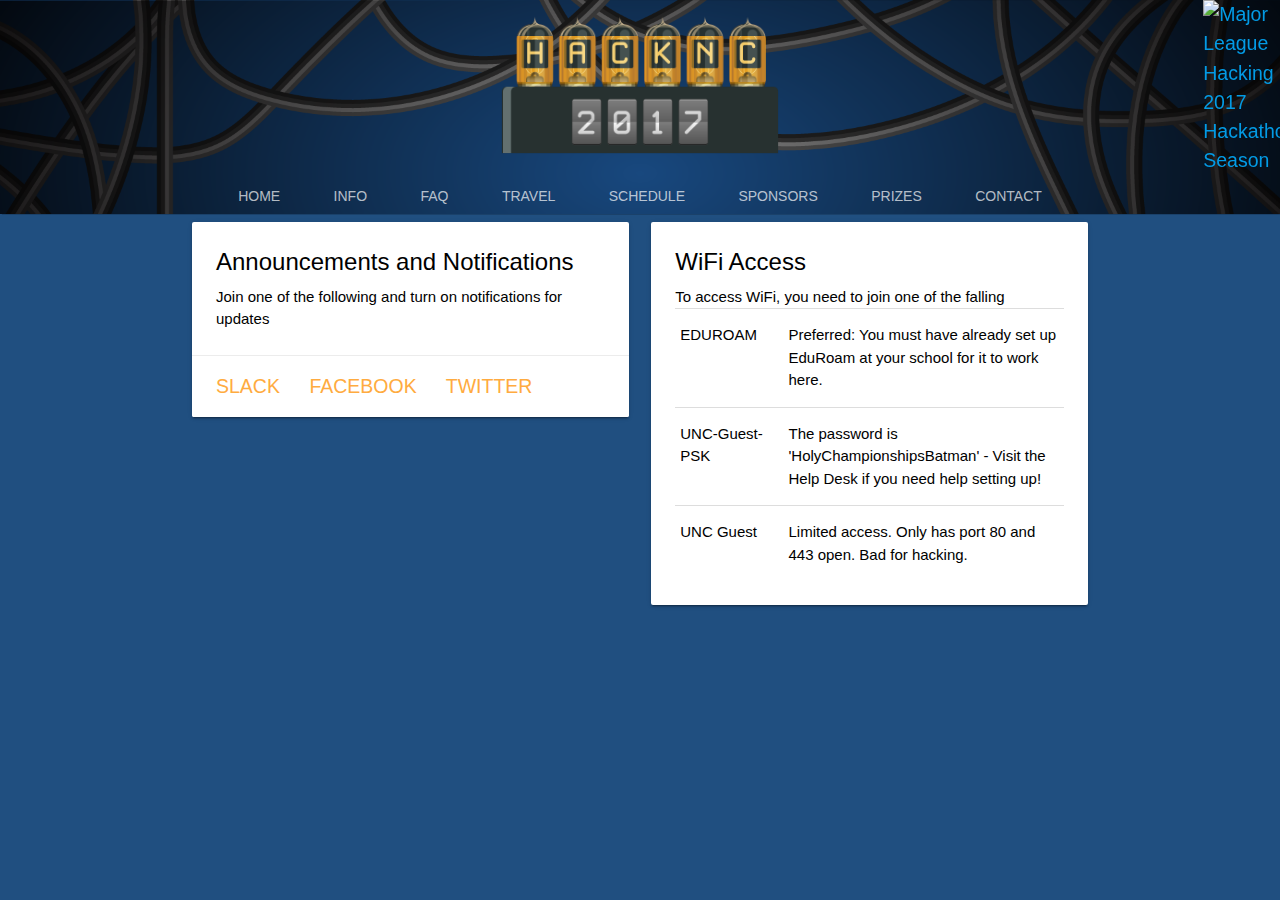
==== live/index.html @ 340c6ee8 "working on live site" ====
<!DOCTYPE html>
<html>
    <head lang="en">
        <meta charset="utf-8">
        <meta name="viewport" content="width=device-width, initial-scale=1, maximum-scale=1, user-scalable=no">


        <script src="https://code.jquery.com/jquery-1.11.0.min.js"></script>
        <script src="https://cdnjs.cloudflare.com/ajax/libs/materialize/0.100.1/js/materialize.min.js"></script>
        <link rel="stylesheet" href="/static/assets/css/live.css"></script>

        <link href="https://fonts.googleapis.com/css?family=Bungee|Rubik|Work+Sans|Cabin|Arvo|Nunito|Josefin+Sans" rel="stylesheet">
        <link href="https://maxcdn.bootstrapcdn.com/font-awesome/4.7.0/css/font-awesome.min.css" rel="stylesheet">

        <link rel='icon' href='/static/assets/images/favicon.png'>

        <title>HackNC 2017</title>
    </head>

    <body class='white-text'>

<a id="mlh-trust-badge"
    style="display:block;max-width:100px;position:fixed;right:1%;top:0;width:5%;z-index:10000"
    href="https://mlh.io/seasons/na-2018/events?utm_source=na-2018&utm_medium=TrustBadge&utm_campaign=na-2018&utm_content=black"
target="_blank"><img
src="https://s3.amazonaws.com/logged-assets/trust-badge/2018/black.png"
alt="Major League Hacking 2017 Hackathon Season" style="width:100%"></a>
        <div class="background-dark scrollspy" id='home'>
            <div class="center" id="tubes-row">
                <img src='/static/assets/images/tubes2017.png' id="tubes">
            </div>
            <!-- TODO Setup Scrollspy here -->
            <div id="navwrapper">  
                <div id="navbar" class='center'>
                    <!--MOBILE-->
                    <ul class='nbar tabs-transparent table-of-contents hide-on-large-only'>
                        <li class="nitem"><a href="../#home"><span>Home</span></a></li>
                        <!-- <li class="nitem"><a href="#register">Register</a></li> <--></-->
                        <!--<li class="nitem"><a
                            href="#info"><span>Info</span></a></li>-->
                        <li class="nitem"><a href="../#faq"><span>FAQ</span></a></li>
                        <!--<li class="nitem"><a
                            href="#travel"><span>Travel</span></a></li>-->
                        <li class="nitem"><a href="../#schedule"><span>Schedule</span></a></li>
                        <li class="nitem"><a href="../#sponsors"><span>Sponsors</span></a></li>
                        <!--<li class="nitem"><a
                            href="#contact"><span>Contact</span></a></li>-->
                    </ul>
                    <!--DESKTOP-->
                    <ul class='nbar tabs-transparent table-of-contents hide-on-med-and-down'>
                        <li class="nitem"><a href="#home"><span>Home</span></a></li>
                        <!-- <li class="nitem"><a href="#register">Register</a></li> -->
                        <li class="nitem"><a href="../#info"><span>Info</span></a></li>
                        <li class="nitem"><a href="../#faq"><span>FAQ</span></a></li>
                        <li class="nitem"><a href="../#travel"><span>Travel</span></a></li>
                        <li class="nitem"><a href="../#schedule"><span>Schedule</span></a></li>
                        <li class="nitem"><a href="../#sponsors"><span>Sponsors</span></a></li>
                        <li class="nitem"><a href="../#prizes"><span>Prizes</span></a></li>
                        <li class="nitem"><a href="../#contact"><span>Contact</span></a></li>
                    </ul>
                </div>
            </div>
        </div>
        <div class='container'>
            <div class='row'>
                <div class="card-col-l center-block col s12 m8 l6">
                    <div class='card'>
                        <div class="card-content black-text">
                            <span class="card-title">Announcements and Notifications</span>
                            <p>Join one of the following and turn on notifications for updates</p>
                        </div>
                        <div class="card-action">
                            <a href="https://join.slack.com/t/hacknc2017/shared_invite/enQtMjY2Mzc2MzE2NDM4LTJiMjc3YWViOTg3NzViN2I3MmY5OTM2MDY3NTgxNjE3MmU0NTgwYTc1OTE5YmJkYmM4YzZmMmJhYTViNjlkNTA">
                                Slack</a>
                            <a href="https://www.facebook.com/events/122770508429733/">
                                Facebook</a>
                            <a href="https://twitter.com/thehacknc">
                                Twitter</a>                    
                        </div>
                    </div>
                </div>
                <div class="card-col-r center-block col s12 m8 l6">
                    <div class='card'>
                        <div class="card-content black-text">
                            <span class="card-title">WiFi Access</span>
                            <p>To access WiFi, you need to join one of the falling</p>
                            <table class="table" id='wifi-table'>
                                <tbody>
                                    <tr><td>EDUROAM</td><td> Preferred: You must have already set up EduRoam at your school for it to work here.</td></tr>
                                    <tr><td>UNC-Guest-PSK </td><td>The password is 'HolyChampionshipsBatman' - Visit the Help Desk if you need help setting up!</td></tr>
                                    <tr><td>UNC Guest</td><td>Limited access.  Only has port 80 and 443 open. Bad for hacking.</td></tr>
                                </tbody>
                            </table>
                        </div>
                    </div>
                </div>
            </div>
        </div>
        <script src="/static/assets/js/live.js"></script>
    </body>
</html>
---- static/assets/css/live.css ----
.materialize-red {
  background-color: #e51c23 !important; }

.materialize-red-text {
  color: #e51c23 !important; }

.materialize-red.lighten-5 {
  background-color: #fdeaeb !important; }

.materialize-red-text.text-lighten-5 {
  color: #fdeaeb !important; }

.materialize-red.lighten-4 {
  background-color: #f8c1c3 !important; }

.materialize-red-text.text-lighten-4 {
  color: #f8c1c3 !important; }

.materialize-red.lighten-3 {
  background-color: #f3989b !important; }

.materialize-red-text.text-lighten-3 {
  color: #f3989b !important; }

.materialize-red.lighten-2 {
  background-color: #ee6e73 !important; }

.materialize-red-text.text-lighten-2 {
  color: #ee6e73 !important; }

.materialize-red.lighten-1 {
  background-color: #ea454b !important; }

.materialize-red-text.text-lighten-1 {
  color: #ea454b !important; }

.materialize-red.darken-1 {
  background-color: #d0181e !important; }

.materialize-red-text.text-darken-1 {
  color: #d0181e !important; }

.materialize-red.darken-2 {
  background-color: #b9151b !important; }

.materialize-red-text.text-darken-2 {
  color: #b9151b !important; }

.materialize-red.darken-3 {
  background-color: #a21318 !important; }

.materialize-red-text.text-darken-3 {
  color: #a21318 !important; }

.materialize-red.darken-4 {
  background-color: #8b1014 !important; }

.materialize-red-text.text-darken-4 {
  color: #8b1014 !important; }

.red {
  background-color: #F44336 !important; }

.red-text {
  color: #F44336 !important; }

.red.lighten-5 {
  background-color: #FFEBEE !important; }

.red-text.text-lighten-5 {
  color: #FFEBEE !important; }

.red.lighten-4 {
  background-color: #FFCDD2 !important; }

.red-text.text-lighten-4 {
  color: #FFCDD2 !important; }

.red.lighten-3 {
  background-color: #EF9A9A !important; }

.red-text.text-lighten-3 {
  color: #EF9A9A !important; }

.red.lighten-2 {
  background-color: #E57373 !important; }

.red-text.text-lighten-2 {
  color: #E57373 !important; }

.red.lighten-1 {
  background-color: #EF5350 !important; }

.red-text.text-lighten-1 {
  color: #EF5350 !important; }

.red.darken-1 {
  background-color: #E53935 !important; }

.red-text.text-darken-1 {
  color: #E53935 !important; }

.red.darken-2 {
  background-color: #D32F2F !important; }

.red-text.text-darken-2 {
  color: #D32F2F !important; }

.red.darken-3 {
  background-color: #C62828 !important; }

.red-text.text-darken-3 {
  color: #C62828 !important; }

.red.darken-4 {
  background-color: #B71C1C !important; }

.red-text.text-darken-4 {
  color: #B71C1C !important; }

.red.accent-1 {
  background-color: #FF8A80 !important; }

.red-text.text-accent-1 {
  color: #FF8A80 !important; }

.red.accent-2 {
  background-color: #FF5252 !important; }

.red-text.text-accent-2 {
  color: #FF5252 !important; }

.red.accent-3 {
  background-color: #FF1744 !important; }

.red-text.text-accent-3 {
  color: #FF1744 !important; }

.red.accent-4 {
  background-color: #D50000 !important; }

.red-text.text-accent-4 {
  color: #D50000 !important; }

.pink {
  background-color: #e91e63 !important; }

.pink-text {
  color: #e91e63 !important; }

.pink.lighten-5 {
  background-color: #fce4ec !important; }

.pink-text.text-lighten-5 {
  color: #fce4ec !important; }

.pink.lighten-4 {
  background-color: #f8bbd0 !important; }

.pink-text.text-lighten-4 {
  color: #f8bbd0 !important; }

.pink.lighten-3 {
  background-color: #f48fb1 !important; }

.pink-text.text-lighten-3 {
  color: #f48fb1 !important; }

.pink.lighten-2 {
  background-color: #f06292 !important; }

.pink-text.text-lighten-2 {
  color: #f06292 !important; }

.pink.lighten-1 {
  background-color: #ec407a !important; }

.pink-text.text-lighten-1 {
  color: #ec407a !important; }

.pink.darken-1 {
  background-color: #d81b60 !important; }

.pink-text.text-darken-1 {
  color: #d81b60 !important; }

.pink.darken-2 {
  background-color: #c2185b !important; }

.pink-text.text-darken-2 {
  color: #c2185b !important; }

.pink.darken-3 {
  background-color: #ad1457 !important; }

.pink-text.text-darken-3 {
  color: #ad1457 !important; }

.pink.darken-4 {
  background-color: #880e4f !important; }

.pink-text.text-darken-4 {
  color: #880e4f !important; }

.pink.accent-1 {
  background-color: #ff80ab !important; }

.pink-text.text-accent-1 {
  color: #ff80ab !important; }

.pink.accent-2 {
  background-color: #ff4081 !important; }

.pink-text.text-accent-2 {
  color: #ff4081 !important; }

.pink.accent-3 {
  background-color: #f50057 !important; }

.pink-text.text-accent-3 {
  color: #f50057 !important; }

.pink.accent-4 {
  background-color: #c51162 !important; }

.pink-text.text-accent-4 {
  color: #c51162 !important; }

.purple {
  background-color: #9c27b0 !important; }

.purple-text {
  color: #9c27b0 !important; }

.purple.lighten-5 {
  background-color: #f3e5f5 !important; }

.purple-text.text-lighten-5 {
  color: #f3e5f5 !important; }

.purple.lighten-4 {
  background-color: #e1bee7 !important; }

.purple-text.text-lighten-4 {
  color: #e1bee7 !important; }

.purple.lighten-3 {
  background-color: #ce93d8 !important; }

.purple-text.text-lighten-3 {
  color: #ce93d8 !important; }

.purple.lighten-2 {
  background-color: #ba68c8 !important; }

.purple-text.text-lighten-2 {
  color: #ba68c8 !important; }

.purple.lighten-1 {
  background-color: #ab47bc !important; }

.purple-text.text-lighten-1 {
  color: #ab47bc !important; }

.purple.darken-1 {
  background-color: #8e24aa !important; }

.purple-text.text-darken-1 {
  color: #8e24aa !important; }

.purple.darken-2 {
  background-color: #7b1fa2 !important; }

.purple-text.text-darken-2 {
  color: #7b1fa2 !important; }

.purple.darken-3 {
  background-color: #6a1b9a !important; }

.purple-text.text-darken-3 {
  color: #6a1b9a !important; }

.purple.darken-4 {
  background-color: #4a148c !important; }

.purple-text.text-darken-4 {
  color: #4a148c !important; }

.purple.accent-1 {
  background-color: #ea80fc !important; }

.purple-text.text-accent-1 {
  color: #ea80fc !important; }

.purple.accent-2 {
  background-color: #e040fb !important; }

.purple-text.text-accent-2 {
  color: #e040fb !important; }

.purple.accent-3 {
  background-color: #d500f9 !important; }

.purple-text.text-accent-3 {
  color: #d500f9 !important; }

.purple.accent-4 {
  background-color: #aa00ff !important; }

.purple-text.text-accent-4 {
  color: #aa00ff !important; }

.deep-purple {
  background-color: #673ab7 !important; }

.deep-purple-text {
  color: #673ab7 !important; }

.deep-purple.lighten-5 {
  background-color: #ede7f6 !important; }

.deep-purple-text.text-lighten-5 {
  color: #ede7f6 !important; }

.deep-purple.lighten-4 {
  background-color: #d1c4e9 !important; }

.deep-purple-text.text-lighten-4 {
  color: #d1c4e9 !important; }

.deep-purple.lighten-3 {
  background-color: #b39ddb !important; }

.deep-purple-text.text-lighten-3 {
  color: #b39ddb !important; }

.deep-purple.lighten-2 {
  background-color: #9575cd !important; }

.deep-purple-text.text-lighten-2 {
  color: #9575cd !important; }

.deep-purple.lighten-1 {
  background-color: #7e57c2 !important; }

.deep-purple-text.text-lighten-1 {
  color: #7e57c2 !important; }

.deep-purple.darken-1 {
  background-color: #5e35b1 !important; }

.deep-purple-text.text-darken-1 {
  color: #5e35b1 !important; }

.deep-purple.darken-2 {
  background-color: #512da8 !important; }

.deep-purple-text.text-darken-2 {
  color: #512da8 !important; }

.deep-purple.darken-3 {
  background-color: #4527a0 !important; }

.deep-purple-text.text-darken-3 {
  color: #4527a0 !important; }

.deep-purple.darken-4 {
  background-color: #311b92 !important; }

.deep-purple-text.text-darken-4 {
  color: #311b92 !important; }

.deep-purple.accent-1 {
  background-color: #b388ff !important; }

.deep-purple-text.text-accent-1 {
  color: #b388ff !important; }

.deep-purple.accent-2 {
  background-color: #7c4dff !important; }

.deep-purple-text.text-accent-2 {
  color: #7c4dff !important; }

.deep-purple.accent-3 {
  background-color: #651fff !important; }

.deep-purple-text.text-accent-3 {
  color: #651fff !important; }

.deep-purple.accent-4 {
  background-color: #6200ea !important; }

.deep-purple-text.text-accent-4 {
  color: #6200ea !important; }

.indigo {
  background-color: #3f51b5 !important; }

.indigo-text {
  color: #3f51b5 !important; }

.indigo.lighten-5 {
  background-color: #e8eaf6 !important; }

.indigo-text.text-lighten-5 {
  color: #e8eaf6 !important; }

.indigo.lighten-4 {
  background-color: #c5cae9 !important; }

.indigo-text.text-lighten-4 {
  color: #c5cae9 !important; }

.indigo.lighten-3 {
  background-color: #9fa8da !important; }

.indigo-text.text-lighten-3 {
  color: #9fa8da !important; }

.indigo.lighten-2 {
  background-color: #7986cb !important; }

.indigo-text.text-lighten-2 {
  color: #7986cb !important; }

.indigo.lighten-1 {
  background-color: #5c6bc0 !important; }

.indigo-text.text-lighten-1 {
  color: #5c6bc0 !important; }

.indigo.darken-1 {
  background-color: #3949ab !important; }

.indigo-text.text-darken-1 {
  color: #3949ab !important; }

.indigo.darken-2 {
  background-color: #303f9f !important; }

.indigo-text.text-darken-2 {
  color: #303f9f !important; }

.indigo.darken-3 {
  background-color: #283593 !important; }

.indigo-text.text-darken-3 {
  color: #283593 !important; }

.indigo.darken-4 {
  background-color: #1a237e !important; }

.indigo-text.text-darken-4 {
  color: #1a237e !important; }

.indigo.accent-1 {
  background-color: #8c9eff !important; }

.indigo-text.text-accent-1 {
  color: #8c9eff !important; }

.indigo.accent-2 {
  background-color: #536dfe !important; }

.indigo-text.text-accent-2 {
  color: #536dfe !important; }

.indigo.accent-3 {
  background-color: #3d5afe !important; }

.indigo-text.text-accent-3 {
  color: #3d5afe !important; }

.indigo.accent-4 {
  background-color: #304ffe !important; }

.indigo-text.text-accent-4 {
  color: #304ffe !important; }

.blue {
  background-color: #2196F3 !important; }

.blue-text {
  color: #2196F3 !important; }

.blue.lighten-5 {
  background-color: #E3F2FD !important; }

.blue-text.text-lighten-5 {
  color: #E3F2FD !important; }

.blue.lighten-4 {
  background-color: #BBDEFB !important; }

.blue-text.text-lighten-4 {
  color: #BBDEFB !important; }

.blue.lighten-3 {
  background-color: #90CAF9 !important; }

.blue-text.text-lighten-3 {
  color: #90CAF9 !important; }

.blue.lighten-2 {
  background-color: #64B5F6 !important; }

.blue-text.text-lighten-2 {
  color: #64B5F6 !important; }

.blue.lighten-1 {
  background-color: #42A5F5 !important; }

.blue-text.text-lighten-1 {
  color: #42A5F5 !important; }

.blue.darken-1 {
  background-color: #1E88E5 !important; }

.blue-text.text-darken-1 {
  color: #1E88E5 !important; }

.blue.darken-2 {
  background-color: #1976D2 !important; }

.blue-text.text-darken-2 {
  color: #1976D2 !important; }

.blue.darken-3 {
  background-color: #1565C0 !important; }

.blue-text.text-darken-3 {
  color: #1565C0 !important; }

.blue.darken-4 {
  background-color: #0D47A1 !important; }

.blue-text.text-darken-4 {
  color: #0D47A1 !important; }

.blue.accent-1 {
  background-color: #82B1FF !important; }

.blue-text.text-accent-1 {
  color: #82B1FF !important; }

.blue.accent-2 {
  background-color: #448AFF !important; }

.blue-text.text-accent-2 {
  color: #448AFF !important; }

.blue.accent-3 {
  background-color: #2979FF !important; }

.blue-text.text-accent-3 {
  color: #2979FF !important; }

.blue.accent-4 {
  background-color: #2962FF !important; }

.blue-text.text-accent-4 {
  color: #2962FF !important; }

.light-blue {
  background-color: #03a9f4 !important; }

.light-blue-text {
  color: #03a9f4 !important; }

.light-blue.lighten-5 {
  background-color: #e1f5fe !important; }

.light-blue-text.text-lighten-5 {
  color: #e1f5fe !important; }

.light-blue.lighten-4 {
  background-color: #b3e5fc !important; }

.light-blue-text.text-lighten-4 {
  color: #b3e5fc !important; }

.light-blue.lighten-3 {
  background-color: #81d4fa !important; }

.light-blue-text.text-lighten-3 {
  color: #81d4fa !important; }

.light-blue.lighten-2 {
  background-color: #4fc3f7 !important; }

.light-blue-text.text-lighten-2 {
  color: #4fc3f7 !important; }

.light-blue.lighten-1 {
  background-color: #29b6f6 !important; }

.light-blue-text.text-lighten-1 {
  color: #29b6f6 !important; }

.light-blue.darken-1 {
  background-color: #039be5 !important; }

.light-blue-text.text-darken-1 {
  color: #039be5 !important; }

.light-blue.darken-2 {
  background-color: #0288d1 !important; }

.light-blue-text.text-darken-2 {
  color: #0288d1 !important; }

.light-blue.darken-3 {
  background-color: #0277bd !important; }

.light-blue-text.text-darken-3 {
  color: #0277bd !important; }

.light-blue.darken-4 {
  background-color: #01579b !important; }

.light-blue-text.text-darken-4 {
  color: #01579b !important; }

.light-blue.accent-1 {
  background-color: #80d8ff !important; }

.light-blue-text.text-accent-1 {
  color: #80d8ff !important; }

.light-blue.accent-2 {
  background-color: #40c4ff !important; }

.light-blue-text.text-accent-2 {
  color: #40c4ff !important; }

.light-blue.accent-3 {
  background-color: #00b0ff !important; }

.light-blue-text.text-accent-3 {
  color: #00b0ff !important; }

.light-blue.accent-4 {
  background-color: #0091ea !important; }

.light-blue-text.text-accent-4 {
  color: #0091ea !important; }

.cyan {
  background-color: #00bcd4 !important; }

.cyan-text {
  color: #00bcd4 !important; }

.cyan.lighten-5 {
  background-color: #e0f7fa !important; }

.cyan-text.text-lighten-5 {
  color: #e0f7fa !important; }

.cyan.lighten-4 {
  background-color: #b2ebf2 !important; }

.cyan-text.text-lighten-4 {
  color: #b2ebf2 !important; }

.cyan.lighten-3 {
  background-color: #80deea !important; }

.cyan-text.text-lighten-3 {
  color: #80deea !important; }

.cyan.lighten-2 {
  background-color: #4dd0e1 !important; }

.cyan-text.text-lighten-2 {
  color: #4dd0e1 !important; }

.cyan.lighten-1 {
  background-color: #26c6da !important; }

.cyan-text.text-lighten-1 {
  color: #26c6da !important; }

.cyan.darken-1 {
  background-color: #00acc1 !important; }

.cyan-text.text-darken-1 {
  color: #00acc1 !important; }

.cyan.darken-2 {
  background-color: #0097a7 !important; }

.cyan-text.text-darken-2 {
  color: #0097a7 !important; }

.cyan.darken-3 {
  background-color: #00838f !important; }

.cyan-text.text-darken-3 {
  color: #00838f !important; }

.cyan.darken-4 {
  background-color: #006064 !important; }

.cyan-text.text-darken-4 {
  color: #006064 !important; }

.cyan.accent-1 {
  background-color: #84ffff !important; }

.cyan-text.text-accent-1 {
  color: #84ffff !important; }

.cyan.accent-2 {
  background-color: #18ffff !important; }

.cyan-text.text-accent-2 {
  color: #18ffff !important; }

.cyan.accent-3 {
  background-color: #00e5ff !important; }

.cyan-text.text-accent-3 {
  color: #00e5ff !important; }

.cyan.accent-4 {
  background-color: #00b8d4 !important; }

.cyan-text.text-accent-4 {
  color: #00b8d4 !important; }

.teal {
  background-color: #009688 !important; }

.teal-text {
  color: #009688 !important; }

.teal.lighten-5 {
  background-color: #e0f2f1 !important; }

.teal-text.text-lighten-5 {
  color: #e0f2f1 !important; }

.teal.lighten-4 {
  background-color: #b2dfdb !important; }

.teal-text.text-lighten-4 {
  color: #b2dfdb !important; }

.teal.lighten-3 {
  background-color: #80cbc4 !important; }

.teal-text.text-lighten-3 {
  color: #80cbc4 !important; }

.teal.lighten-2 {
  background-color: #4db6ac !important; }

.teal-text.text-lighten-2 {
  color: #4db6ac !important; }

.teal.lighten-1 {
  background-color: #26a69a !important; }

.teal-text.text-lighten-1 {
  color: #26a69a !important; }

.teal.darken-1 {
  background-color: #00897b !important; }

.teal-text.text-darken-1 {
  color: #00897b !important; }

.teal.darken-2 {
  background-color: #00796b !important; }

.teal-text.text-darken-2 {
  color: #00796b !important; }

.teal.darken-3 {
  background-color: #00695c !important; }

.teal-text.text-darken-3 {
  color: #00695c !important; }

.teal.darken-4 {
  background-color: #004d40 !important; }

.teal-text.text-darken-4 {
  color: #004d40 !important; }

.teal.accent-1 {
  background-color: #a7ffeb !important; }

.teal-text.text-accent-1 {
  color: #a7ffeb !important; }

.teal.accent-2 {
  background-color: #64ffda !important; }

.teal-text.text-accent-2 {
  color: #64ffda !important; }

.teal.accent-3 {
  background-color: #1de9b6 !important; }

.teal-text.text-accent-3 {
  color: #1de9b6 !important; }

.teal.accent-4 {
  background-color: #00bfa5 !important; }

.teal-text.text-accent-4 {
  color: #00bfa5 !important; }

.green {
  background-color: #4CAF50 !important; }

.green-text {
  color: #4CAF50 !important; }

.green.lighten-5 {
  background-color: #E8F5E9 !important; }

.green-text.text-lighten-5 {
  color: #E8F5E9 !important; }

.green.lighten-4 {
  background-color: #C8E6C9 !important; }

.green-text.text-lighten-4 {
  color: #C8E6C9 !important; }

.green.lighten-3 {
  background-color: #A5D6A7 !important; }

.green-text.text-lighten-3 {
  color: #A5D6A7 !important; }

.green.lighten-2 {
  background-color: #81C784 !important; }

.green-text.text-lighten-2 {
  color: #81C784 !important; }

.green.lighten-1 {
  background-color: #66BB6A !important; }

.green-text.text-lighten-1 {
  color: #66BB6A !important; }

.green.darken-1 {
  background-color: #43A047 !important; }

.green-text.text-darken-1 {
  color: #43A047 !important; }

.green.darken-2 {
  background-color: #388E3C !important; }

.green-text.text-darken-2 {
  color: #388E3C !important; }

.green.darken-3 {
  background-color: #2E7D32 !important; }

.green-text.text-darken-3 {
  color: #2E7D32 !important; }

.green.darken-4 {
  background-color: #1B5E20 !important; }

.green-text.text-darken-4 {
  color: #1B5E20 !important; }

.green.accent-1 {
  background-color: #B9F6CA !important; }

.green-text.text-accent-1 {
  color: #B9F6CA !important; }

.green.accent-2 {
  background-color: #69F0AE !important; }

.green-text.text-accent-2 {
  color: #69F0AE !important; }

.green.accent-3 {
  background-color: #00E676 !important; }

.green-text.text-accent-3 {
  color: #00E676 !important; }

.green.accent-4 {
  background-color: #00C853 !important; }

.green-text.text-accent-4 {
  color: #00C853 !important; }

.light-green {
  background-color: #8bc34a !important; }

.light-green-text {
  color: #8bc34a !important; }

.light-green.lighten-5 {
  background-color: #f1f8e9 !important; }

.light-green-text.text-lighten-5 {
  color: #f1f8e9 !important; }

.light-green.lighten-4 {
  background-color: #dcedc8 !important; }

.light-green-text.text-lighten-4 {
  color: #dcedc8 !important; }

.light-green.lighten-3 {
  background-color: #c5e1a5 !important; }

.light-green-text.text-lighten-3 {
  color: #c5e1a5 !important; }

.light-green.lighten-2 {
  background-color: #aed581 !important; }

.light-green-text.text-lighten-2 {
  color: #aed581 !important; }

.light-green.lighten-1 {
  background-color: #9ccc65 !important; }

.light-green-text.text-lighten-1 {
  color: #9ccc65 !important; }

.light-green.darken-1 {
  background-color: #7cb342 !important; }

.light-green-text.text-darken-1 {
  color: #7cb342 !important; }

.light-green.darken-2 {
  background-color: #689f38 !important; }

.light-green-text.text-darken-2 {
  color: #689f38 !important; }

.light-green.darken-3 {
  background-color: #558b2f !important; }

.light-green-text.text-darken-3 {
  color: #558b2f !important; }

.light-green.darken-4 {
  background-color: #33691e !important; }

.light-green-text.text-darken-4 {
  color: #33691e !important; }

.light-green.accent-1 {
  background-color: #ccff90 !important; }

.light-green-text.text-accent-1 {
  color: #ccff90 !important; }

.light-green.accent-2 {
  background-color: #b2ff59 !important; }

.light-green-text.text-accent-2 {
  color: #b2ff59 !important; }

.light-green.accent-3 {
  background-color: #76ff03 !important; }

.light-green-text.text-accent-3 {
  color: #76ff03 !important; }

.light-green.accent-4 {
  background-color: #64dd17 !important; }

.light-green-text.text-accent-4 {
  color: #64dd17 !important; }

.lime {
  background-color: #cddc39 !important; }

.lime-text {
  color: #cddc39 !important; }

.lime.lighten-5 {
  background-color: #f9fbe7 !important; }

.lime-text.text-lighten-5 {
  color: #f9fbe7 !important; }

.lime.lighten-4 {
  background-color: #f0f4c3 !important; }

.lime-text.text-lighten-4 {
  color: #f0f4c3 !important; }

.lime.lighten-3 {
  background-color: #e6ee9c !important; }

.lime-text.text-lighten-3 {
  color: #e6ee9c !important; }

.lime.lighten-2 {
  background-color: #dce775 !important; }

.lime-text.text-lighten-2 {
  color: #dce775 !important; }

.lime.lighten-1 {
  background-color: #d4e157 !important; }

.lime-text.text-lighten-1 {
  color: #d4e157 !important; }

.lime.darken-1 {
  background-color: #c0ca33 !important; }

.lime-text.text-darken-1 {
  color: #c0ca33 !important; }

.lime.darken-2 {
  background-color: #afb42b !important; }

.lime-text.text-darken-2 {
  color: #afb42b !important; }

.lime.darken-3 {
  background-color: #9e9d24 !important; }

.lime-text.text-darken-3 {
  color: #9e9d24 !important; }

.lime.darken-4 {
  background-color: #827717 !important; }

.lime-text.text-darken-4 {
  color: #827717 !important; }

.lime.accent-1 {
  background-color: #f4ff81 !important; }

.lime-text.text-accent-1 {
  color: #f4ff81 !important; }

.lime.accent-2 {
  background-color: #eeff41 !important; }

.lime-text.text-accent-2 {
  color: #eeff41 !important; }

.lime.accent-3 {
  background-color: #c6ff00 !important; }

.lime-text.text-accent-3 {
  color: #c6ff00 !important; }

.lime.accent-4 {
  background-color: #aeea00 !important; }

.lime-text.text-accent-4 {
  color: #aeea00 !important; }

.yellow {
  background-color: #ffeb3b !important; }

.yellow-text {
  color: #ffeb3b !important; }

.yellow.lighten-5 {
  background-color: #fffde7 !important; }

.yellow-text.text-lighten-5 {
  color: #fffde7 !important; }

.yellow.lighten-4 {
  background-color: #fff9c4 !important; }

.yellow-text.text-lighten-4 {
  color: #fff9c4 !important; }

.yellow.lighten-3 {
  background-color: #fff59d !important; }

.yellow-text.text-lighten-3 {
  color: #fff59d !important; }

.yellow.lighten-2 {
  background-color: #fff176 !important; }

.yellow-text.text-lighten-2 {
  color: #fff176 !important; }

.yellow.lighten-1 {
  background-color: #ffee58 !important; }

.yellow-text.text-lighten-1 {
  color: #ffee58 !important; }

.yellow.darken-1 {
  background-color: #fdd835 !important; }

.yellow-text.text-darken-1 {
  color: #fdd835 !important; }

.yellow.darken-2 {
  background-color: #fbc02d !important; }

.yellow-text.text-darken-2 {
  color: #fbc02d !important; }

.yellow.darken-3 {
  background-color: #f9a825 !important; }

.yellow-text.text-darken-3 {
  color: #f9a825 !important; }

.yellow.darken-4 {
  background-color: #f57f17 !important; }

.yellow-text.text-darken-4 {
  color: #f57f17 !important; }

.yellow.accent-1 {
  background-color: #ffff8d !important; }

.yellow-text.text-accent-1 {
  color: #ffff8d !important; }

.yellow.accent-2 {
  background-color: #ffff00 !important; }

.yellow-text.text-accent-2 {
  color: #ffff00 !important; }

.yellow.accent-3 {
  background-color: #ffea00 !important; }

.yellow-text.text-accent-3 {
  color: #ffea00 !important; }

.yellow.accent-4 {
  background-color: #ffd600 !important; }

.yellow-text.text-accent-4 {
  color: #ffd600 !important; }

.amber {
  background-color: #ffc107 !important; }

.amber-text {
  color: #ffc107 !important; }

.amber.lighten-5 {
  background-color: #fff8e1 !important; }

.amber-text.text-lighten-5 {
  color: #fff8e1 !important; }

.amber.lighten-4 {
  background-color: #ffecb3 !important; }

.amber-text.text-lighten-4 {
  color: #ffecb3 !important; }

.amber.lighten-3 {
  background-color: #ffe082 !important; }

.amber-text.text-lighten-3 {
  color: #ffe082 !important; }

.amber.lighten-2 {
  background-color: #ffd54f !important; }

.amber-text.text-lighten-2 {
  color: #ffd54f !important; }

.amber.lighten-1 {
  background-color: #ffca28 !important; }

.amber-text.text-lighten-1 {
  color: #ffca28 !important; }

.amber.darken-1 {
  background-color: #ffb300 !important; }

.amber-text.text-darken-1 {
  color: #ffb300 !important; }

.amber.darken-2 {
  background-color: #ffa000 !important; }

.amber-text.text-darken-2 {
  color: #ffa000 !important; }

.amber.darken-3 {
  background-color: #ff8f00 !important; }

.amber-text.text-darken-3 {
  color: #ff8f00 !important; }

.amber.darken-4 {
  background-color: #ff6f00 !important; }

.amber-text.text-darken-4 {
  color: #ff6f00 !important; }

.amber.accent-1 {
  background-color: #ffe57f !important; }

.amber-text.text-accent-1 {
  color: #ffe57f !important; }

.amber.accent-2 {
  background-color: #ffd740 !important; }

.amber-text.text-accent-2 {
  color: #ffd740 !important; }

.amber.accent-3 {
  background-color: #ffc400 !important; }

.amber-text.text-accent-3 {
  color: #ffc400 !important; }

.amber.accent-4 {
  background-color: #ffab00 !important; }

.amber-text.text-accent-4 {
  color: #ffab00 !important; }

.orange {
  background-color: #ff9800 !important; }

.orange-text {
  color: #ff9800 !important; }

.orange.lighten-5 {
  background-color: #fff3e0 !important; }

.orange-text.text-lighten-5 {
  color: #fff3e0 !important; }

.orange.lighten-4 {
  background-color: #ffe0b2 !important; }

.orange-text.text-lighten-4 {
  color: #ffe0b2 !important; }

.orange.lighten-3 {
  background-color: #ffcc80 !important; }

.orange-text.text-lighten-3 {
  color: #ffcc80 !important; }

.orange.lighten-2 {
  background-color: #ffb74d !important; }

.orange-text.text-lighten-2 {
  color: #ffb74d !important; }

.orange.lighten-1 {
  background-color: #ffa726 !important; }

.orange-text.text-lighten-1 {
  color: #ffa726 !important; }

.orange.darken-1 {
  background-color: #fb8c00 !important; }

.orange-text.text-darken-1 {
  color: #fb8c00 !important; }

.orange.darken-2 {
  background-color: #f57c00 !important; }

.orange-text.text-darken-2 {
  color: #f57c00 !important; }

.orange.darken-3 {
  background-color: #ef6c00 !important; }

.orange-text.text-darken-3 {
  color: #ef6c00 !important; }

.orange.darken-4 {
  background-color: #e65100 !important; }

.orange-text.text-darken-4 {
  color: #e65100 !important; }

.orange.accent-1 {
  background-color: #ffd180 !important; }

.orange-text.text-accent-1 {
  color: #ffd180 !important; }

.orange.accent-2 {
  background-color: #ffab40 !important; }

.orange-text.text-accent-2 {
  color: #ffab40 !important; }

.orange.accent-3 {
  background-color: #ff9100 !important; }

.orange-text.text-accent-3 {
  color: #ff9100 !important; }

.orange.accent-4 {
  background-color: #ff6d00 !important; }

.orange-text.text-accent-4 {
  color: #ff6d00 !important; }

.deep-orange {
  background-color: #ff5722 !important; }

.deep-orange-text {
  color: #ff5722 !important; }

.deep-orange.lighten-5 {
  background-color: #fbe9e7 !important; }

.deep-orange-text.text-lighten-5 {
  color: #fbe9e7 !important; }

.deep-orange.lighten-4 {
  background-color: #ffccbc !important; }

.deep-orange-text.text-lighten-4 {
  color: #ffccbc !important; }

.deep-orange.lighten-3 {
  background-color: #ffab91 !important; }

.deep-orange-text.text-lighten-3 {
  color: #ffab91 !important; }

.deep-orange.lighten-2 {
  background-color: #ff8a65 !important; }

.deep-orange-text.text-lighten-2 {
  color: #ff8a65 !important; }

.deep-orange.lighten-1 {
  background-color: #ff7043 !important; }

.deep-orange-text.text-lighten-1 {
  color: #ff7043 !important; }

.deep-orange.darken-1 {
  background-color: #f4511e !important; }

.deep-orange-text.text-darken-1 {
  color: #f4511e !important; }

.deep-orange.darken-2 {
  background-color: #e64a19 !important; }

.deep-orange-text.text-darken-2 {
  color: #e64a19 !important; }

.deep-orange.darken-3 {
  background-color: #d84315 !important; }

.deep-orange-text.text-darken-3 {
  color: #d84315 !important; }

.deep-orange.darken-4 {
  background-color: #bf360c !important; }

.deep-orange-text.text-darken-4 {
  color: #bf360c !important; }

.deep-orange.accent-1 {
  background-color: #ff9e80 !important; }

.deep-orange-text.text-accent-1 {
  color: #ff9e80 !important; }

.deep-orange.accent-2 {
  background-color: #ff6e40 !important; }

.deep-orange-text.text-accent-2 {
  color: #ff6e40 !important; }

.deep-orange.accent-3 {
  background-color: #ff3d00 !important; }

.deep-orange-text.text-accent-3 {
  color: #ff3d00 !important; }

.deep-orange.accent-4 {
  background-color: #dd2c00 !important; }

.deep-orange-text.text-accent-4 {
  color: #dd2c00 !important; }

.brown {
  background-color: #795548 !important; }

.brown-text {
  color: #795548 !important; }

.brown.lighten-5 {
  background-color: #efebe9 !important; }

.brown-text.text-lighten-5 {
  color: #efebe9 !important; }

.brown.lighten-4 {
  background-color: #d7ccc8 !important; }

.brown-text.text-lighten-4 {
  color: #d7ccc8 !important; }

.brown.lighten-3 {
  background-color: #bcaaa4 !important; }

.brown-text.text-lighten-3 {
  color: #bcaaa4 !important; }

.brown.lighten-2 {
  background-color: #a1887f !important; }

.brown-text.text-lighten-2 {
  color: #a1887f !important; }

.brown.lighten-1 {
  background-color: #8d6e63 !important; }

.brown-text.text-lighten-1 {
  color: #8d6e63 !important; }

.brown.darken-1 {
  background-color: #6d4c41 !important; }

.brown-text.text-darken-1 {
  color: #6d4c41 !important; }

.brown.darken-2 {
  background-color: #5d4037 !important; }

.brown-text.text-darken-2 {
  color: #5d4037 !important; }

.brown.darken-3 {
  background-color: #4e342e !important; }

.brown-text.text-darken-3 {
  color: #4e342e !important; }

.brown.darken-4 {
  background-color: #3e2723 !important; }

.brown-text.text-darken-4 {
  color: #3e2723 !important; }

.blue-grey {
  background-color: #607d8b !important; }

.blue-grey-text {
  color: #607d8b !important; }

.blue-grey.lighten-5 {
  background-color: #eceff1 !important; }

.blue-grey-text.text-lighten-5 {
  color: #eceff1 !important; }

.blue-grey.lighten-4 {
  background-color: #cfd8dc !important; }

.blue-grey-text.text-lighten-4 {
  color: #cfd8dc !important; }

.blue-grey.lighten-3 {
  background-color: #b0bec5 !important; }

.blue-grey-text.text-lighten-3 {
  color: #b0bec5 !important; }

.blue-grey.lighten-2 {
  background-color: #90a4ae !important; }

.blue-grey-text.text-lighten-2 {
  color: #90a4ae !important; }

.blue-grey.lighten-1 {
  background-color: #78909c !important; }

.blue-grey-text.text-lighten-1 {
  color: #78909c !important; }

.blue-grey.darken-1 {
  background-color: #546e7a !important; }

.blue-grey-text.text-darken-1 {
  color: #546e7a !important; }

.blue-grey.darken-2 {
  background-color: #455a64 !important; }

.blue-grey-text.text-darken-2 {
  color: #455a64 !important; }

.blue-grey.darken-3 {
  background-color: #37474f !important; }

.blue-grey-text.text-darken-3 {
  color: #37474f !important; }

.blue-grey.darken-4 {
  background-color: #263238 !important; }

.blue-grey-text.text-darken-4 {
  color: #263238 !important; }

.grey {
  background-color: #9e9e9e !important; }

.grey-text {
  color: #9e9e9e !important; }

.grey.lighten-5 {
  background-color: #fafafa !important; }

.grey-text.text-lighten-5 {
  color: #fafafa !important; }

.grey.lighten-4 {
  background-color: #f5f5f5 !important; }

.grey-text.text-lighten-4 {
  color: #f5f5f5 !important; }

.grey.lighten-3 {
  background-color: #eeeeee !important; }

.grey-text.text-lighten-3 {
  color: #eeeeee !important; }

.grey.lighten-2 {
  background-color: #e0e0e0 !important; }

.grey-text.text-lighten-2 {
  color: #e0e0e0 !important; }

.grey.lighten-1 {
  background-color: #bdbdbd !important; }

.grey-text.text-lighten-1 {
  color: #bdbdbd !important; }

.grey.darken-1 {
  background-color: #757575 !important; }

.grey-text.text-darken-1 {
  color: #757575 !important; }

.grey.darken-2 {
  background-color: #616161 !important; }

.grey-text.text-darken-2 {
  color: #616161 !important; }

.grey.darken-3 {
  background-color: #424242 !important; }

.grey-text.text-darken-3 {
  color: #424242 !important; }

.grey.darken-4 {
  background-color: #212121 !important; }

.grey-text.text-darken-4 {
  color: #212121 !important; }

.black {
  background-color: #000000 !important; }

.black-text {
  color: #000000 !important; }

.white {
  background-color: #FFFFFF !important; }

.white-text {
  color: #FFFFFF !important; }

.transparent {
  background-color: transparent !important; }

.transparent-text {
  color: transparent !important; }

/*! normalize.css v3.0.3 | MIT License | github.com/necolas/normalize.css */
/**
 * 1. Set default font family to sans-serif.
 * 2. Prevent iOS and IE text size adjust after device orientation change,
 *    without disabling user zoom.
 */
html {
  font-family: sans-serif;
  /* 1 */
  -ms-text-size-adjust: 100%;
  /* 2 */
  -webkit-text-size-adjust: 100%;
  /* 2 */ }

/**
 * Remove default margin.
 */
body {
  margin: 0; }

/* HTML5 display definitions
   ========================================================================== */
/**
 * Correct `block` display not defined for any HTML5 element in IE 8/9.
 * Correct `block` display not defined for `details` or `summary` in IE 10/11
 * and Firefox.
 * Correct `block` display not defined for `main` in IE 11.
 */
article,
aside,
details,
figcaption,
figure,
footer,
header,
hgroup,
main,
menu,
nav,
section,
summary {
  display: block; }

/**
 * 1. Correct `inline-block` display not defined in IE 8/9.
 * 2. Normalize vertical alignment of `progress` in Chrome, Firefox, and Opera.
 */
audio,
canvas,
progress,
video {
  display: inline-block;
  /* 1 */
  vertical-align: baseline;
  /* 2 */ }

/**
 * Prevent modern browsers from displaying `audio` without controls.
 * Remove excess height in iOS 5 devices.
 */
audio:not([controls]) {
  display: none;
  height: 0; }

/**
 * Address `[hidden]` styling not present in IE 8/9/10.
 * Hide the `template` element in IE 8/9/10/11, Safari, and Firefox < 22.
 */
[hidden],
template {
  display: none; }

/* Links
   ========================================================================== */
/**
 * Remove the gray background color from active links in IE 10.
 */
a {
  background-color: transparent; }

/**
 * Improve readability of focused elements when they are also in an
 * active/hover state.
 */
a:active,
a:hover {
  outline: 0; }

/* Text-level semantics
   ========================================================================== */
/**
 * Address styling not present in IE 8/9/10/11, Safari, and Chrome.
 */
abbr[title] {
  border-bottom: 1px dotted; }

/**
 * Address style set to `bolder` in Firefox 4+, Safari, and Chrome.
 */
b,
strong {
  font-weight: bold; }

/**
 * Address styling not present in Safari and Chrome.
 */
dfn {
  font-style: italic; }

/**
 * Address variable `h1` font-size and margin within `section` and `article`
 * contexts in Firefox 4+, Safari, and Chrome.
 */
h1 {
  font-size: 2em;
  margin: 0.67em 0; }

/**
 * Address styling not present in IE 8/9.
 */
mark {
  background: #ff0;
  color: #000; }

/**
 * Address inconsistent and variable font size in all browsers.
 */
small {
  font-size: 80%; }

/**
 * Prevent `sub` and `sup` affecting `line-height` in all browsers.
 */
sub,
sup {
  font-size: 75%;
  line-height: 0;
  position: relative;
  vertical-align: baseline; }

sup {
  top: -0.5em; }

sub {
  bottom: -0.25em; }

/* Embedded content
   ========================================================================== */
/**
 * Remove border when inside `a` element in IE 8/9/10.
 */
img {
  border: 0; }

/**
 * Correct overflow not hidden in IE 9/10/11.
 */
svg:not(:root) {
  overflow: hidden; }

/* Grouping content
   ========================================================================== */
/**
 * Address margin not present in IE 8/9 and Safari.
 */
figure {
  margin: 1em 40px; }

/**
 * Address differences between Firefox and other browsers.
 */
hr {
  box-sizing: content-box;
  height: 0; }

/**
 * Contain overflow in all browsers.
 */
pre {
  overflow: auto; }

/**
 * Address odd `em`-unit font size rendering in all browsers.
 */
code,
kbd,
pre,
samp {
  font-family: monospace, monospace;
  font-size: 1em; }

/* Forms
   ========================================================================== */
/**
 * Known limitation: by default, Chrome and Safari on OS X allow very limited
 * styling of `select`, unless a `border` property is set.
 */
/**
 * 1. Correct color not being inherited.
 *    Known issue: affects color of disabled elements.
 * 2. Correct font properties not being inherited.
 * 3. Address margins set differently in Firefox 4+, Safari, and Chrome.
 */
button,
input,
optgroup,
select,
textarea {
  color: inherit;
  /* 1 */
  font: inherit;
  /* 2 */
  margin: 0;
  /* 3 */ }

/**
 * Address `overflow` set to `hidden` in IE 8/9/10/11.
 */
button {
  overflow: visible; }

/**
 * Address inconsistent `text-transform` inheritance for `button` and `select`.
 * All other form control elements do not inherit `text-transform` values.
 * Correct `button` style inheritance in Firefox, IE 8/9/10/11, and Opera.
 * Correct `select` style inheritance in Firefox.
 */
button,
select {
  text-transform: none; }

/**
 * 1. Avoid the WebKit bug in Android 4.0.* where (2) destroys native `audio`
 *    and `video` controls.
 * 2. Correct inability to style clickable `input` types in iOS.
 * 3. Improve usability and consistency of cursor style between image-type
 *    `input` and others.
 */
button,
html input[type="button"],
input[type="reset"],
input[type="submit"] {
  -webkit-appearance: button;
  /* 2 */
  cursor: pointer;
  /* 3 */ }

/**
 * Re-set default cursor for disabled elements.
 */
button[disabled],
html input[disabled] {
  cursor: default; }

/**
 * Remove inner padding and border in Firefox 4+.
 */
button::-moz-focus-inner,
input::-moz-focus-inner {
  border: 0;
  padding: 0; }

/**
 * Address Firefox 4+ setting `line-height` on `input` using `!important` in
 * the UA stylesheet.
 */
input {
  line-height: normal; }

/**
 * It's recommended that you don't attempt to style these elements.
 * Firefox's implementation doesn't respect box-sizing, padding, or width.
 *
 * 1. Address box sizing set to `content-box` in IE 8/9/10.
 * 2. Remove excess padding in IE 8/9/10.
 */
input[type="checkbox"],
input[type="radio"] {
  box-sizing: border-box;
  /* 1 */
  padding: 0;
  /* 2 */ }

/**
 * Fix the cursor style for Chrome's increment/decrement buttons. For certain
 * `font-size` values of the `input`, it causes the cursor style of the
 * decrement button to change from `default` to `text`.
 */
input[type="number"]::-webkit-inner-spin-button,
input[type="number"]::-webkit-outer-spin-button {
  height: auto; }

/**
 * 1. Address `appearance` set to `searchfield` in Safari and Chrome.
 * 2. Address `box-sizing` set to `border-box` in Safari and Chrome.
 */
input[type="search"] {
  -webkit-appearance: textfield;
  /* 1 */
  box-sizing: content-box;
  /* 2 */ }

/**
 * Remove inner padding and search cancel button in Safari and Chrome on OS X.
 * Safari (but not Chrome) clips the cancel button when the search input has
 * padding (and `textfield` appearance).
 */
input[type="search"]::-webkit-search-cancel-button,
input[type="search"]::-webkit-search-decoration {
  -webkit-appearance: none; }

/**
 * Define consistent border, margin, and padding.
 */
fieldset {
  border: 1px solid #c0c0c0;
  margin: 0 2px;
  padding: 0.35em 0.625em 0.75em; }

/**
 * 1. Correct `color` not being inherited in IE 8/9/10/11.
 * 2. Remove padding so people aren't caught out if they zero out fieldsets.
 */
legend {
  border: 0;
  /* 1 */
  padding: 0;
  /* 2 */ }

/**
 * Remove default vertical scrollbar in IE 8/9/10/11.
 */
textarea {
  overflow: auto; }

/**
 * Don't inherit the `font-weight` (applied by a rule above).
 * NOTE: the default cannot safely be changed in Chrome and Safari on OS X.
 */
optgroup {
  font-weight: bold; }

/* Tables
   ========================================================================== */
/**
 * Remove most spacing between table cells.
 */
table {
  border-collapse: collapse;
  border-spacing: 0; }

td,
th {
  padding: 0; }

html {
  box-sizing: border-box; }

*, *:before, *:after {
  box-sizing: inherit; }

ul:not(.browser-default) {
  padding-left: 0;
  list-style-type: none; }
  ul:not(.browser-default) > li {
    list-style-type: none; }

a {
  color: #039be5;
  text-decoration: none;
  -webkit-tap-highlight-color: transparent; }

.valign-wrapper {
  display: flex;
  align-items: center; }

.clearfix {
  clear: both; }

.z-depth-0 {
  box-shadow: none !important; }

.z-depth-1, nav, .card-panel, .card, .toast, .btn, .btn-large, .btn-floating, .dropdown-content, .collapsible, .side-nav {
  box-shadow: 0 2px 2px 0 rgba(0, 0, 0, 0.14), 0 1px 5px 0 rgba(0, 0, 0, 0.12), 0 3px 1px -2px rgba(0, 0, 0, 0.2); }

.z-depth-1-half, .btn:hover, .btn-large:hover, .btn-floating:hover {
  box-shadow: 0 3px 3px 0 rgba(0, 0, 0, 0.14), 0 1px 7px 0 rgba(0, 0, 0, 0.12), 0 3px 1px -1px rgba(0, 0, 0, 0.2); }

.z-depth-2 {
  box-shadow: 0 4px 5px 0 rgba(0, 0, 0, 0.14), 0 1px 10px 0 rgba(0, 0, 0, 0.12), 0 2px 4px -1px rgba(0, 0, 0, 0.3); }

.z-depth-3 {
  box-shadow: 0 6px 10px 0 rgba(0, 0, 0, 0.14), 0 1px 18px 0 rgba(0, 0, 0, 0.12), 0 3px 5px -1px rgba(0, 0, 0, 0.3); }

.z-depth-4, .modal {
  box-shadow: 0 8px 10px 1px rgba(0, 0, 0, 0.14), 0 3px 14px 2px rgba(0, 0, 0, 0.12), 0 5px 5px -3px rgba(0, 0, 0, 0.3); }

.z-depth-5 {
  box-shadow: 0 16px 24px 2px rgba(0, 0, 0, 0.14), 0 6px 30px 5px rgba(0, 0, 0, 0.12), 0 8px 10px -5px rgba(0, 0, 0, 0.3); }

.hoverable {
  transition: box-shadow .25s; }
  .hoverable:hover {
    box-shadow: 0 8px 17px 0 rgba(0, 0, 0, 0.2), 0 6px 20px 0 rgba(0, 0, 0, 0.19); }

.divider {
  height: 1px;
  overflow: hidden;
  background-color: #e0e0e0; }

blockquote {
  margin: 20px 0;
  padding-left: 1.5rem;
  border-left: 5px solid #ee6e73; }

i {
  line-height: inherit; }
  i.left {
    float: left;
    margin-right: 15px; }
  i.right {
    float: right;
    margin-left: 15px; }
  i.tiny {
    font-size: 1rem; }
  i.small {
    font-size: 2rem; }
  i.medium {
    font-size: 4rem; }
  i.large {
    font-size: 6rem; }

img.responsive-img,
video.responsive-video {
  max-width: 100%;
  height: auto; }

.pagination li {
  display: inline-block;
  border-radius: 2px;
  text-align: center;
  vertical-align: top;
  height: 30px; }
  .pagination li a {
    color: #444;
    display: inline-block;
    font-size: 1.2rem;
    padding: 0 10px;
    line-height: 30px; }
  .pagination li.active a {
    color: #fff; }
  .pagination li.active {
    background-color: #ee6e73; }
  .pagination li.disabled a {
    cursor: default;
    color: #999; }
  .pagination li i {
    font-size: 2rem; }
.pagination li.pages ul li {
  display: inline-block;
  float: none; }

@media only screen and (max-width: 992px) {
  .pagination {
    width: 100%; }
    .pagination li.prev,
    .pagination li.next {
      width: 10%; }
    .pagination li.pages {
      width: 80%;
      overflow: hidden;
      white-space: nowrap; } }
.breadcrumb {
  font-size: 18px;
  color: rgba(255, 255, 255, 0.7); }
  .breadcrumb i,
  .breadcrumb [class^="mdi-"], .breadcrumb [class*="mdi-"],
  .breadcrumb i.material-icons {
    display: inline-block;
    float: left;
    font-size: 24px; }
  .breadcrumb:before {
    content: '\E5CC';
    color: rgba(255, 255, 255, 0.7);
    vertical-align: top;
    display: inline-block;
    font-family: 'Material Icons';
    font-weight: normal;
    font-style: normal;
    font-size: 25px;
    margin: 0 10px 0 8px;
    -webkit-font-smoothing: antialiased; }
  .breadcrumb:first-child:before {
    display: none; }
  .breadcrumb:last-child {
    color: #fff; }

.parallax-container {
  position: relative;
  overflow: hidden;
  height: 500px; }
  .parallax-container .parallax {
    position: absolute;
    top: 0;
    left: 0;
    right: 0;
    bottom: 0;
    z-index: -1; }
    .parallax-container .parallax img {
      display: none;
      position: absolute;
      left: 50%;
      bottom: 0;
      min-width: 100%;
      min-height: 100%;
      transform: translate3d(0, 0, 0);
      transform: translateX(-50%); }

.pin-top, .pin-bottom {
  position: relative; }

.pinned {
  position: fixed !important; }

/*********************
  Transition Classes
**********************/
ul.staggered-list li {
  opacity: 0; }

.fade-in {
  opacity: 0;
  transform-origin: 0 50%; }

/*********************
  Media Query Classes
**********************/
@media only screen and (max-width: 600px) {
  .hide-on-small-only, .hide-on-small-and-down {
    display: none !important; } }

@media only screen and (max-width: 992px) {
  .hide-on-med-and-down {
    display: none !important; } }

@media only screen and (min-width: 601px) {
  .hide-on-med-and-up {
    display: none !important; } }

@media only screen and (min-width: 600px) and (max-width: 992px) {
  .hide-on-med-only {
    display: none !important; } }

@media only screen and (min-width: 993px) {
  .hide-on-large-only {
    display: none !important; } }

@media only screen and (min-width: 993px) {
  .show-on-large {
    display: block !important; } }

@media only screen and (min-width: 600px) and (max-width: 992px) {
  .show-on-medium {
    display: block !important; } }

@media only screen and (max-width: 600px) {
  .show-on-small {
    display: block !important; } }

@media only screen and (min-width: 601px) {
  .show-on-medium-and-up {
    display: block !important; } }

@media only screen and (max-width: 992px) {
  .show-on-medium-and-down {
    display: block !important; } }

@media only screen and (max-width: 600px) {
  .center-on-small-only {
    text-align: center; } }

.page-footer {
  padding-top: 20px;
  color: #fff;
  background-color: #ee6e73; }
  .page-footer .footer-copyright {
    overflow: hidden;
    min-height: 50px;
    display: flex;
    align-items: center;
    padding: 10px 0px;
    color: rgba(255, 255, 255, 0.8);
    background-color: rgba(51, 51, 51, 0.08); }

table, th, td {
  border: none; }

table {
  width: 100%;
  display: table; }
  table.bordered > thead > tr, table.bordered > tbody > tr {
    border-bottom: 1px solid #d0d0d0; }
  table.striped > tbody > tr:nth-child(odd) {
    background-color: #f2f2f2; }
  table.striped > tbody > tr > td {
    border-radius: 0; }
  table.highlight > tbody > tr {
    transition: background-color .25s ease; }
    table.highlight > tbody > tr:hover {
      background-color: #f2f2f2; }
  table.centered thead tr th, table.centered tbody tr td {
    text-align: center; }

thead {
  border-bottom: 1px solid #d0d0d0; }

td, th {
  padding: 15px 5px;
  display: table-cell;
  text-align: left;
  vertical-align: middle;
  border-radius: 2px; }

@media only screen and (max-width: 992px) {
  table.responsive-table {
    width: 100%;
    border-collapse: collapse;
    border-spacing: 0;
    display: block;
    position: relative;
    /* sort out borders */ }
    table.responsive-table td:empty:before {
      content: '\00a0'; }
    table.responsive-table th,
    table.responsive-table td {
      margin: 0;
      vertical-align: top; }
    table.responsive-table th {
      text-align: left; }
    table.responsive-table thead {
      display: block;
      float: left; }
      table.responsive-table thead tr {
        display: block;
        padding: 0 10px 0 0; }
        table.responsive-table thead tr th::before {
          content: "\00a0"; }
    table.responsive-table tbody {
      display: block;
      width: auto;
      position: relative;
      overflow-x: auto;
      white-space: nowrap; }
      table.responsive-table tbody tr {
        display: inline-block;
        vertical-align: top; }
    table.responsive-table th {
      display: block;
      text-align: right; }
    table.responsive-table td {
      display: block;
      min-height: 1.25em;
      text-align: left; }
    table.responsive-table tr {
      padding: 0 10px; }
    table.responsive-table thead {
      border: 0;
      border-right: 1px solid #d0d0d0; }
    table.responsive-table.bordered th {
      border-bottom: 0;
      border-left: 0; }
    table.responsive-table.bordered td {
      border-left: 0;
      border-right: 0;
      border-bottom: 0; }
    table.responsive-table.bordered tr {
      border: 0; }
    table.responsive-table.bordered tbody tr {
      border-right: 1px solid #d0d0d0; } }
.collection {
  margin: 0.5rem 0 1rem 0;
  border: 1px solid #e0e0e0;
  border-radius: 2px;
  overflow: hidden;
  position: relative; }
  .collection .collection-item {
    background-color: #fff;
    line-height: 1.5rem;
    padding: 10px 20px;
    margin: 0;
    border-bottom: 1px solid #e0e0e0; }
    .collection .collection-item.avatar {
      min-height: 84px;
      padding-left: 72px;
      position: relative; }
      .collection .collection-item.avatar:not(.circle-clipper) > .circle,
      .collection .collection-item.avatar :not(.circle-clipper) > .circle {
        position: absolute;
        width: 42px;
        height: 42px;
        overflow: hidden;
        left: 15px;
        display: inline-block;
        vertical-align: middle; }
      .collection .collection-item.avatar i.circle {
        font-size: 18px;
        line-height: 42px;
        color: #fff;
        background-color: #999;
        text-align: center; }
      .collection .collection-item.avatar .title {
        font-size: 16px; }
      .collection .collection-item.avatar p {
        margin: 0; }
      .collection .collection-item.avatar .secondary-content {
        position: absolute;
        top: 16px;
        right: 16px; }
    .collection .collection-item:last-child {
      border-bottom: none; }
    .collection .collection-item.active {
      background-color: #26a69a;
      color: #eafaf9; }
      .collection .collection-item.active .secondary-content {
        color: #fff; }
  .collection a.collection-item {
    display: block;
    transition: .25s;
    color: #26a69a; }
    .collection a.collection-item:not(.active):hover {
      background-color: #ddd; }
  .collection.with-header .collection-header {
    background-color: #fff;
    border-bottom: 1px solid #e0e0e0;
    padding: 10px 20px; }
  .collection.with-header .collection-item {
    padding-left: 30px; }
  .collection.with-header .collection-item.avatar {
    padding-left: 72px; }

.secondary-content {
  float: right;
  color: #26a69a; }

.collapsible .collection {
  margin: 0;
  border: none; }

.video-container {
  position: relative;
  padding-bottom: 56.25%;
  height: 0;
  overflow: hidden; }
  .video-container iframe, .video-container object, .video-container embed {
    position: absolute;
    top: 0;
    left: 0;
    width: 100%;
    height: 100%; }

.progress {
  position: relative;
  height: 4px;
  display: block;
  width: 100%;
  background-color: #acece6;
  border-radius: 2px;
  margin: 0.5rem 0 1rem 0;
  overflow: hidden; }
  .progress .determinate {
    position: absolute;
    top: 0;
    left: 0;
    bottom: 0;
    background-color: #26a69a;
    transition: width .3s linear; }
  .progress .indeterminate {
    background-color: #26a69a; }
    .progress .indeterminate:before {
      content: '';
      position: absolute;
      background-color: inherit;
      top: 0;
      left: 0;
      bottom: 0;
      will-change: left, right;
      animation: indeterminate 2.1s cubic-bezier(0.65, 0.815, 0.735, 0.395) infinite; }
    .progress .indeterminate:after {
      content: '';
      position: absolute;
      background-color: inherit;
      top: 0;
      left: 0;
      bottom: 0;
      will-change: left, right;
      animation: indeterminate-short 2.1s cubic-bezier(0.165, 0.84, 0.44, 1) infinite;
      animation-delay: 1.15s; }

@keyframes indeterminate {
  0% {
    left: -35%;
    right: 100%; }
  60% {
    left: 100%;
    right: -90%; }
  100% {
    left: 100%;
    right: -90%; } }
@keyframes indeterminate-short {
  0% {
    left: -200%;
    right: 100%; }
  60% {
    left: 107%;
    right: -8%; }
  100% {
    left: 107%;
    right: -8%; } }
/*******************
  Utility Classes
*******************/
.hide {
  display: none !important; }

.left-align {
  text-align: left; }

.right-align {
  text-align: right; }

.center, .center-align {
  text-align: center; }

.left {
  float: left !important; }

.right {
  float: right !important; }

.no-select, input[type=range],
input[type=range] + .thumb {
  user-select: none; }

.circle {
  border-radius: 50%; }

.center-block {
  display: block;
  margin-left: auto;
  margin-right: auto; }

.truncate {
  display: block;
  white-space: nowrap;
  overflow: hidden;
  text-overflow: ellipsis; }

.no-padding {
  padding: 0 !important; }

span.badge {
  min-width: 3rem;
  padding: 0 6px;
  margin-left: 14px;
  text-align: center;
  font-size: 1rem;
  line-height: 22px;
  height: 22px;
  color: #757575;
  float: right;
  box-sizing: border-box; }
  span.badge.new {
    font-weight: 300;
    font-size: 0.8rem;
    color: #fff;
    background-color: #26a69a;
    border-radius: 2px; }
  span.badge.new:after {
    content: " new"; }
  span.badge[data-badge-caption]::after {
    content: " " attr(data-badge-caption); }

nav ul a span.badge {
  display: inline-block;
  float: none;
  margin-left: 4px;
  line-height: 22px;
  height: 22px; }

.collection-item span.badge {
  margin-top: calc(0.75rem - 11px); }

.collapsible span.badge {
  margin-top: calc(1.5rem - 11px); }

.side-nav span.badge {
  margin-top: calc(24px - 11px); }

/* This is needed for some mobile phones to display the Google Icon font properly */
.material-icons {
  text-rendering: optimizeLegibility;
  font-feature-settings: 'liga'; }

.container {
  margin: 0 auto;
  max-width: 1280px;
  width: 90%; }

@media only screen and (min-width: 601px) {
  .container {
    width: 85%; } }
@media only screen and (min-width: 993px) {
  .container {
    width: 70%; } }
.container .row {
  margin-left: -0.75rem;
  margin-right: -0.75rem; }

.section {
  padding-top: 1rem;
  padding-bottom: 1rem; }
  .section.no-pad {
    padding: 0; }
  .section.no-pad-bot {
    padding-bottom: 0; }
  .section.no-pad-top {
    padding-top: 0; }

.row {
  margin-left: auto;
  margin-right: auto;
  margin-bottom: 20px; }
  .row:after {
    content: "";
    display: table;
    clear: both; }
  .row .col, .row .slide {
    float: left;
    box-sizing: border-box;
    padding: 0 0.75rem;
    min-height: 1px; }
    .row .col[class*="push-"], .row [class*="push-"].slide, .row .col[class*="pull-"], .row [class*="pull-"].slide {
      position: relative; }
    .row .col.s1, .row .s1.slide {
      width: 8.3333333333%;
      margin-left: auto;
      left: auto;
      right: auto; }
    .row .col.s2, .row .s2.slide {
      width: 16.6666666667%;
      margin-left: auto;
      left: auto;
      right: auto; }
    .row .col.s3, .row .s3.slide {
      width: 25%;
      margin-left: auto;
      left: auto;
      right: auto; }
    .row .col.s4, .row .s4.slide {
      width: 33.3333333333%;
      margin-left: auto;
      left: auto;
      right: auto; }
    .row .col.s5, .row .s5.slide {
      width: 41.6666666667%;
      margin-left: auto;
      left: auto;
      right: auto; }
    .row .col.s6, .row .s6.slide {
      width: 50%;
      margin-left: auto;
      left: auto;
      right: auto; }
    .row .col.s7, .row .s7.slide {
      width: 58.3333333333%;
      margin-left: auto;
      left: auto;
      right: auto; }
    .row .col.s8, .row .s8.slide {
      width: 66.6666666667%;
      margin-left: auto;
      left: auto;
      right: auto; }
    .row .col.s9, .row .s9.slide {
      width: 75%;
      margin-left: auto;
      left: auto;
      right: auto; }
    .row .col.s10, .row .s10.slide {
      width: 83.3333333333%;
      margin-left: auto;
      left: auto;
      right: auto; }
    .row .col.s11, .row .s11.slide {
      width: 91.6666666667%;
      margin-left: auto;
      left: auto;
      right: auto; }
    .row .col.s12, .row .slide {
      width: 100%;
      margin-left: auto;
      left: auto;
      right: auto; }
    .row .col.offset-s1, .row .offset-s1.slide {
      margin-left: 8.3333333333%; }
    .row .col.pull-s1, .row .pull-s1.slide {
      right: 8.3333333333%; }
    .row .col.push-s1, .row .push-s1.slide {
      left: 8.3333333333%; }
    .row .col.offset-s2, .row .offset-s2.slide {
      margin-left: 16.6666666667%; }
    .row .col.pull-s2, .row .pull-s2.slide {
      right: 16.6666666667%; }
    .row .col.push-s2, .row .push-s2.slide {
      left: 16.6666666667%; }
    .row .col.offset-s3, .row .offset-s3.slide {
      margin-left: 25%; }
    .row .col.pull-s3, .row .pull-s3.slide {
      right: 25%; }
    .row .col.push-s3, .row .push-s3.slide {
      left: 25%; }
    .row .col.offset-s4, .row .offset-s4.slide {
      margin-left: 33.3333333333%; }
    .row .col.pull-s4, .row .pull-s4.slide {
      right: 33.3333333333%; }
    .row .col.push-s4, .row .push-s4.slide {
      left: 33.3333333333%; }
    .row .col.offset-s5, .row .offset-s5.slide {
      margin-left: 41.6666666667%; }
    .row .col.pull-s5, .row .pull-s5.slide {
      right: 41.6666666667%; }
    .row .col.push-s5, .row .push-s5.slide {
      left: 41.6666666667%; }
    .row .col.offset-s6, .row .offset-s6.slide {
      margin-left: 50%; }
    .row .col.pull-s6, .row .pull-s6.slide {
      right: 50%; }
    .row .col.push-s6, .row .push-s6.slide {
      left: 50%; }
    .row .col.offset-s7, .row .offset-s7.slide {
      margin-left: 58.3333333333%; }
    .row .col.pull-s7, .row .pull-s7.slide {
      right: 58.3333333333%; }
    .row .col.push-s7, .row .push-s7.slide {
      left: 58.3333333333%; }
    .row .col.offset-s8, .row .offset-s8.slide {
      margin-left: 66.6666666667%; }
    .row .col.pull-s8, .row .pull-s8.slide {
      right: 66.6666666667%; }
    .row .col.push-s8, .row .push-s8.slide {
      left: 66.6666666667%; }
    .row .col.offset-s9, .row .offset-s9.slide {
      margin-left: 75%; }
    .row .col.pull-s9, .row .pull-s9.slide {
      right: 75%; }
    .row .col.push-s9, .row .push-s9.slide {
      left: 75%; }
    .row .col.offset-s10, .row .offset-s10.slide {
      margin-left: 83.3333333333%; }
    .row .col.pull-s10, .row .pull-s10.slide {
      right: 83.3333333333%; }
    .row .col.push-s10, .row .push-s10.slide {
      left: 83.3333333333%; }
    .row .col.offset-s11, .row .offset-s11.slide {
      margin-left: 91.6666666667%; }
    .row .col.pull-s11, .row .pull-s11.slide {
      right: 91.6666666667%; }
    .row .col.push-s11, .row .push-s11.slide {
      left: 91.6666666667%; }
    .row .col.offset-s12, .row .offset-s12.slide {
      margin-left: 100%; }
    .row .col.pull-s12, .row .pull-s12.slide {
      right: 100%; }
    .row .col.push-s12, .row .push-s12.slide {
      left: 100%; }
    @media only screen and (min-width: 601px) {
      .row .col.m1, .row .m1.slide {
        width: 8.3333333333%;
        margin-left: auto;
        left: auto;
        right: auto; }
      .row .col.m2, .row .m2.slide {
        width: 16.6666666667%;
        margin-left: auto;
        left: auto;
        right: auto; }
      .row .col.m3, .row .m3.slide {
        width: 25%;
        margin-left: auto;
        left: auto;
        right: auto; }
      .row .col.m4, .row .m4.slide {
        width: 33.3333333333%;
        margin-left: auto;
        left: auto;
        right: auto; }
      .row .col.m5, .row .m5.slide {
        width: 41.6666666667%;
        margin-left: auto;
        left: auto;
        right: auto; }
      .row .col.m6, .row .m6.slide {
        width: 50%;
        margin-left: auto;
        left: auto;
        right: auto; }
      .row .col.m7, .row .m7.slide {
        width: 58.3333333333%;
        margin-left: auto;
        left: auto;
        right: auto; }
      .row .col.m8, .row .m8.slide {
        width: 66.6666666667%;
        margin-left: auto;
        left: auto;
        right: auto; }
      .row .col.m9, .row .m9.slide {
        width: 75%;
        margin-left: auto;
        left: auto;
        right: auto; }
      .row .col.m10, .row .m10.slide {
        width: 83.3333333333%;
        margin-left: auto;
        left: auto;
        right: auto; }
      .row .col.m11, .row .m11.slide {
        width: 91.6666666667%;
        margin-left: auto;
        left: auto;
        right: auto; }
      .row .col.m12, .row .m12.slide {
        width: 100%;
        margin-left: auto;
        left: auto;
        right: auto; }
      .row .col.offset-m1, .row .offset-m1.slide {
        margin-left: 8.3333333333%; }
      .row .col.pull-m1, .row .pull-m1.slide {
        right: 8.3333333333%; }
      .row .col.push-m1, .row .push-m1.slide {
        left: 8.3333333333%; }
      .row .col.offset-m2, .row .offset-m2.slide {
        margin-left: 16.6666666667%; }
      .row .col.pull-m2, .row .pull-m2.slide {
        right: 16.6666666667%; }
      .row .col.push-m2, .row .push-m2.slide {
        left: 16.6666666667%; }
      .row .col.offset-m3, .row .offset-m3.slide {
        margin-left: 25%; }
      .row .col.pull-m3, .row .pull-m3.slide {
        right: 25%; }
      .row .col.push-m3, .row .push-m3.slide {
        left: 25%; }
      .row .col.offset-m4, .row .offset-m4.slide {
        margin-left: 33.3333333333%; }
      .row .col.pull-m4, .row .pull-m4.slide {
        right: 33.3333333333%; }
      .row .col.push-m4, .row .push-m4.slide {
        left: 33.3333333333%; }
      .row .col.offset-m5, .row .offset-m5.slide {
        margin-left: 41.6666666667%; }
      .row .col.pull-m5, .row .pull-m5.slide {
        right: 41.6666666667%; }
      .row .col.push-m5, .row .push-m5.slide {
        left: 41.6666666667%; }
      .row .col.offset-m6, .row .offset-m6.slide {
        margin-left: 50%; }
      .row .col.pull-m6, .row .pull-m6.slide {
        right: 50%; }
      .row .col.push-m6, .row .push-m6.slide {
        left: 50%; }
      .row .col.offset-m7, .row .offset-m7.slide {
        margin-left: 58.3333333333%; }
      .row .col.pull-m7, .row .pull-m7.slide {
        right: 58.3333333333%; }
      .row .col.push-m7, .row .push-m7.slide {
        left: 58.3333333333%; }
      .row .col.offset-m8, .row .offset-m8.slide {
        margin-left: 66.6666666667%; }
      .row .col.pull-m8, .row .pull-m8.slide {
        right: 66.6666666667%; }
      .row .col.push-m8, .row .push-m8.slide {
        left: 66.6666666667%; }
      .row .col.offset-m9, .row .offset-m9.slide {
        margin-left: 75%; }
      .row .col.pull-m9, .row .pull-m9.slide {
        right: 75%; }
      .row .col.push-m9, .row .push-m9.slide {
        left: 75%; }
      .row .col.offset-m10, .row .offset-m10.slide {
        margin-left: 83.3333333333%; }
      .row .col.pull-m10, .row .pull-m10.slide {
        right: 83.3333333333%; }
      .row .col.push-m10, .row .push-m10.slide {
        left: 83.3333333333%; }
      .row .col.offset-m11, .row .offset-m11.slide {
        margin-left: 91.6666666667%; }
      .row .col.pull-m11, .row .pull-m11.slide {
        right: 91.6666666667%; }
      .row .col.push-m11, .row .push-m11.slide {
        left: 91.6666666667%; }
      .row .col.offset-m12, .row .offset-m12.slide {
        margin-left: 100%; }
      .row .col.pull-m12, .row .pull-m12.slide {
        right: 100%; }
      .row .col.push-m12, .row .push-m12.slide {
        left: 100%; } }
    @media only screen and (min-width: 993px) {
      .row .col.l1, .row .l1.slide {
        width: 8.3333333333%;
        margin-left: auto;
        left: auto;
        right: auto; }
      .row .col.l2, .row .l2.slide {
        width: 16.6666666667%;
        margin-left: auto;
        left: auto;
        right: auto; }
      .row .col.l3, .row .l3.slide {
        width: 25%;
        margin-left: auto;
        left: auto;
        right: auto; }
      .row .col.l4, .row .l4.slide {
        width: 33.3333333333%;
        margin-left: auto;
        left: auto;
        right: auto; }
      .row .col.l5, .row .l5.slide {
        width: 41.6666666667%;
        margin-left: auto;
        left: auto;
        right: auto; }
      .row .col.l6, .row .l6.slide {
        width: 50%;
        margin-left: auto;
        left: auto;
        right: auto; }
      .row .col.l7, .row .l7.slide {
        width: 58.3333333333%;
        margin-left: auto;
        left: auto;
        right: auto; }
      .row .col.l8, .row .l8.slide {
        width: 66.6666666667%;
        margin-left: auto;
        left: auto;
        right: auto; }
      .row .col.l9, .row .l9.slide {
        width: 75%;
        margin-left: auto;
        left: auto;
        right: auto; }
      .row .col.l10, .row .l10.slide {
        width: 83.3333333333%;
        margin-left: auto;
        left: auto;
        right: auto; }
      .row .col.l11, .row .l11.slide {
        width: 91.6666666667%;
        margin-left: auto;
        left: auto;
        right: auto; }
      .row .col.l12, .row .l12.slide {
        width: 100%;
        margin-left: auto;
        left: auto;
        right: auto; }
      .row .col.offset-l1, .row .offset-l1.slide {
        margin-left: 8.3333333333%; }
      .row .col.pull-l1, .row .pull-l1.slide {
        right: 8.3333333333%; }
      .row .col.push-l1, .row .push-l1.slide {
        left: 8.3333333333%; }
      .row .col.offset-l2, .row .offset-l2.slide {
        margin-left: 16.6666666667%; }
      .row .col.pull-l2, .row .pull-l2.slide {
        right: 16.6666666667%; }
      .row .col.push-l2, .row .push-l2.slide {
        left: 16.6666666667%; }
      .row .col.offset-l3, .row .offset-l3.slide {
        margin-left: 25%; }
      .row .col.pull-l3, .row .pull-l3.slide {
        right: 25%; }
      .row .col.push-l3, .row .push-l3.slide {
        left: 25%; }
      .row .col.offset-l4, .row .offset-l4.slide {
        margin-left: 33.3333333333%; }
      .row .col.pull-l4, .row .pull-l4.slide {
        right: 33.3333333333%; }
      .row .col.push-l4, .row .push-l4.slide {
        left: 33.3333333333%; }
      .row .col.offset-l5, .row .offset-l5.slide {
        margin-left: 41.6666666667%; }
      .row .col.pull-l5, .row .pull-l5.slide {
        right: 41.6666666667%; }
      .row .col.push-l5, .row .push-l5.slide {
        left: 41.6666666667%; }
      .row .col.offset-l6, .row .offset-l6.slide {
        margin-left: 50%; }
      .row .col.pull-l6, .row .pull-l6.slide {
        right: 50%; }
      .row .col.push-l6, .row .push-l6.slide {
        left: 50%; }
      .row .col.offset-l7, .row .offset-l7.slide {
        margin-left: 58.3333333333%; }
      .row .col.pull-l7, .row .pull-l7.slide {
        right: 58.3333333333%; }
      .row .col.push-l7, .row .push-l7.slide {
        left: 58.3333333333%; }
      .row .col.offset-l8, .row .offset-l8.slide {
        margin-left: 66.6666666667%; }
      .row .col.pull-l8, .row .pull-l8.slide {
        right: 66.6666666667%; }
      .row .col.push-l8, .row .push-l8.slide {
        left: 66.6666666667%; }
      .row .col.offset-l9, .row .offset-l9.slide {
        margin-left: 75%; }
      .row .col.pull-l9, .row .pull-l9.slide {
        right: 75%; }
      .row .col.push-l9, .row .push-l9.slide {
        left: 75%; }
      .row .col.offset-l10, .row .offset-l10.slide {
        margin-left: 83.3333333333%; }
      .row .col.pull-l10, .row .pull-l10.slide {
        right: 83.3333333333%; }
      .row .col.push-l10, .row .push-l10.slide {
        left: 83.3333333333%; }
      .row .col.offset-l11, .row .offset-l11.slide {
        margin-left: 91.6666666667%; }
      .row .col.pull-l11, .row .pull-l11.slide {
        right: 91.6666666667%; }
      .row .col.push-l11, .row .push-l11.slide {
        left: 91.6666666667%; }
      .row .col.offset-l12, .row .offset-l12.slide {
        margin-left: 100%; }
      .row .col.pull-l12, .row .pull-l12.slide {
        right: 100%; }
      .row .col.push-l12, .row .push-l12.slide {
        left: 100%; } }
    @media only screen and (min-width: 1201px) {
      .row .col.xl1, .row .xl1.slide {
        width: 8.3333333333%;
        margin-left: auto;
        left: auto;
        right: auto; }
      .row .col.xl2, .row .xl2.slide {
        width: 16.6666666667%;
        margin-left: auto;
        left: auto;
        right: auto; }
      .row .col.xl3, .row .xl3.slide {
        width: 25%;
        margin-left: auto;
        left: auto;
        right: auto; }
      .row .col.xl4, .row .xl4.slide {
        width: 33.3333333333%;
        margin-left: auto;
        left: auto;
        right: auto; }
      .row .col.xl5, .row .xl5.slide {
        width: 41.6666666667%;
        margin-left: auto;
        left: auto;
        right: auto; }
      .row .col.xl6, .row .xl6.slide {
        width: 50%;
        margin-left: auto;
        left: auto;
        right: auto; }
      .row .col.xl7, .row .xl7.slide {
        width: 58.3333333333%;
        margin-left: auto;
        left: auto;
        right: auto; }
      .row .col.xl8, .row .xl8.slide {
        width: 66.6666666667%;
        margin-left: auto;
        left: auto;
        right: auto; }
      .row .col.xl9, .row .xl9.slide {
        width: 75%;
        margin-left: auto;
        left: auto;
        right: auto; }
      .row .col.xl10, .row .xl10.slide {
        width: 83.3333333333%;
        margin-left: auto;
        left: auto;
        right: auto; }
      .row .col.xl11, .row .xl11.slide {
        width: 91.6666666667%;
        margin-left: auto;
        left: auto;
        right: auto; }
      .row .col.xl12, .row .xl12.slide {
        width: 100%;
        margin-left: auto;
        left: auto;
        right: auto; }
      .row .col.offset-xl1, .row .offset-xl1.slide {
        margin-left: 8.3333333333%; }
      .row .col.pull-xl1, .row .pull-xl1.slide {
        right: 8.3333333333%; }
      .row .col.push-xl1, .row .push-xl1.slide {
        left: 8.3333333333%; }
      .row .col.offset-xl2, .row .offset-xl2.slide {
        margin-left: 16.6666666667%; }
      .row .col.pull-xl2, .row .pull-xl2.slide {
        right: 16.6666666667%; }
      .row .col.push-xl2, .row .push-xl2.slide {
        left: 16.6666666667%; }
      .row .col.offset-xl3, .row .offset-xl3.slide {
        margin-left: 25%; }
      .row .col.pull-xl3, .row .pull-xl3.slide {
        right: 25%; }
      .row .col.push-xl3, .row .push-xl3.slide {
        left: 25%; }
      .row .col.offset-xl4, .row .offset-xl4.slide {
        margin-left: 33.3333333333%; }
      .row .col.pull-xl4, .row .pull-xl4.slide {
        right: 33.3333333333%; }
      .row .col.push-xl4, .row .push-xl4.slide {
        left: 33.3333333333%; }
      .row .col.offset-xl5, .row .offset-xl5.slide {
        margin-left: 41.6666666667%; }
      .row .col.pull-xl5, .row .pull-xl5.slide {
        right: 41.6666666667%; }
      .row .col.push-xl5, .row .push-xl5.slide {
        left: 41.6666666667%; }
      .row .col.offset-xl6, .row .offset-xl6.slide {
        margin-left: 50%; }
      .row .col.pull-xl6, .row .pull-xl6.slide {
        right: 50%; }
      .row .col.push-xl6, .row .push-xl6.slide {
        left: 50%; }
      .row .col.offset-xl7, .row .offset-xl7.slide {
        margin-left: 58.3333333333%; }
      .row .col.pull-xl7, .row .pull-xl7.slide {
        right: 58.3333333333%; }
      .row .col.push-xl7, .row .push-xl7.slide {
        left: 58.3333333333%; }
      .row .col.offset-xl8, .row .offset-xl8.slide {
        margin-left: 66.6666666667%; }
      .row .col.pull-xl8, .row .pull-xl8.slide {
        right: 66.6666666667%; }
      .row .col.push-xl8, .row .push-xl8.slide {
        left: 66.6666666667%; }
      .row .col.offset-xl9, .row .offset-xl9.slide {
        margin-left: 75%; }
      .row .col.pull-xl9, .row .pull-xl9.slide {
        right: 75%; }
      .row .col.push-xl9, .row .push-xl9.slide {
        left: 75%; }
      .row .col.offset-xl10, .row .offset-xl10.slide {
        margin-left: 83.3333333333%; }
      .row .col.pull-xl10, .row .pull-xl10.slide {
        right: 83.3333333333%; }
      .row .col.push-xl10, .row .push-xl10.slide {
        left: 83.3333333333%; }
      .row .col.offset-xl11, .row .offset-xl11.slide {
        margin-left: 91.6666666667%; }
      .row .col.pull-xl11, .row .pull-xl11.slide {
        right: 91.6666666667%; }
      .row .col.push-xl11, .row .push-xl11.slide {
        left: 91.6666666667%; }
      .row .col.offset-xl12, .row .offset-xl12.slide {
        margin-left: 100%; }
      .row .col.pull-xl12, .row .pull-xl12.slide {
        right: 100%; }
      .row .col.push-xl12, .row .push-xl12.slide {
        left: 100%; } }

nav {
  color: #fff;
  background-color: #ee6e73;
  width: 100%;
  height: 56px;
  line-height: 56px; }
  nav.nav-extended {
    height: auto; }
    nav.nav-extended .nav-wrapper {
      min-height: 56px;
      height: auto; }
    nav.nav-extended .nav-content {
      position: relative;
      line-height: normal; }
  nav a {
    color: #fff; }
  nav i,
  nav [class^="mdi-"], nav [class*="mdi-"],
  nav i.material-icons {
    display: block;
    font-size: 24px;
    height: 56px;
    line-height: 56px; }
  nav .nav-wrapper {
    position: relative;
    height: 100%; }
  @media only screen and (min-width: 993px) {
    nav a.button-collapse {
      display: none; } }
  nav .button-collapse {
    float: left;
    position: relative;
    z-index: 1;
    height: 56px;
    margin: 0 18px; }
    nav .button-collapse i {
      height: 56px;
      line-height: 56px; }
  nav .brand-logo {
    position: absolute;
    color: #fff;
    display: inline-block;
    font-size: 2.1rem;
    padding: 0; }
    nav .brand-logo.center {
      left: 50%;
      transform: translateX(-50%); }
    @media only screen and (max-width: 992px) {
      nav .brand-logo {
        left: 50%;
        transform: translateX(-50%); }
        nav .brand-logo.left, nav .brand-logo.right {
          padding: 0;
          transform: none; }
        nav .brand-logo.left {
          left: 0.5rem; }
        nav .brand-logo.right {
          right: 0.5rem;
          left: auto; } }
    nav .brand-logo.right {
      right: 0.5rem;
      padding: 0; }
    nav .brand-logo i,
    nav .brand-logo [class^="mdi-"], nav .brand-logo [class*="mdi-"],
    nav .brand-logo i.material-icons {
      float: left;
      margin-right: 15px; }
  nav .nav-title {
    display: inline-block;
    font-size: 32px;
    padding: 28px 0; }
  nav ul {
    margin: 0; }
    nav ul li {
      transition: background-color .3s;
      float: left;
      padding: 0; }
      nav ul li.active {
        background-color: rgba(0, 0, 0, 0.1); }
    nav ul a {
      transition: background-color .3s;
      font-size: 1rem;
      color: #fff;
      display: block;
      padding: 0 15px;
      cursor: pointer; }
      nav ul a.btn, nav ul a.btn-large, nav ul a.btn-large, nav ul a.btn-flat, nav ul a.btn-floating {
        margin-top: -2px;
        margin-left: 15px;
        margin-right: 15px; }
        nav ul a.btn > .material-icons, nav ul a.btn-large > .material-icons, nav ul a.btn-large > .material-icons, nav ul a.btn-flat > .material-icons, nav ul a.btn-floating > .material-icons {
          height: inherit;
          line-height: inherit; }
      nav ul a:hover {
        background-color: rgba(0, 0, 0, 0.1); }
    nav ul.left {
      float: left; }
  nav form {
    height: 100%; }
  nav .input-field {
    margin: 0;
    height: 100%; }
    nav .input-field input {
      height: 100%;
      font-size: 1.2rem;
      border: none;
      padding-left: 2rem; }
      nav .input-field input:focus, nav .input-field input[type=text]:valid, nav .input-field input[type=password]:valid, nav .input-field input[type=email]:valid, nav .input-field input[type=url]:valid, nav .input-field input[type=date]:valid {
        border: none;
        box-shadow: none; }
    nav .input-field label {
      top: 0;
      left: 0; }
      nav .input-field label i {
        color: rgba(255, 255, 255, 0.7);
        transition: color .3s; }
      nav .input-field label.active i {
        color: #fff; }

.navbar-fixed {
  position: relative;
  height: 56px;
  z-index: 997; }
  .navbar-fixed nav {
    position: fixed; }

@media only screen and (min-width: 601px) {
  nav.nav-extended .nav-wrapper {
    min-height: 64px; }

  nav, nav .nav-wrapper i, nav a.button-collapse, nav a.button-collapse i {
    height: 64px;
    line-height: 64px; }

  .navbar-fixed {
    height: 64px; } }
@font-face {
  font-family: "Roboto";
  src: local(Roboto Thin), url("../fonts/roboto/Roboto-Thin.woff2") format("woff2"), url("../fonts/roboto/Roboto-Thin.woff") format("woff");
  font-weight: 100; }
@font-face {
  font-family: "Roboto";
  src: local(Roboto Light), url("../fonts/roboto/Roboto-Light.woff2") format("woff2"), url("../fonts/roboto/Roboto-Light.woff") format("woff");
  font-weight: 300; }
@font-face {
  font-family: "Roboto";
  src: local(Roboto Regular), url("../fonts/roboto/Roboto-Regular.woff2") format("woff2"), url("../fonts/roboto/Roboto-Regular.woff") format("woff");
  font-weight: 400; }
@font-face {
  font-family: "Roboto";
  src: local(Roboto Medium), url("../fonts/roboto/Roboto-Medium.woff2") format("woff2"), url("../fonts/roboto/Roboto-Medium.woff") format("woff");
  font-weight: 500; }
@font-face {
  font-family: "Roboto";
  src: local(Roboto Bold), url("../fonts/roboto/Roboto-Bold.woff2") format("woff2"), url("../fonts/roboto/Roboto-Bold.woff") format("woff");
  font-weight: 700; }
a {
  text-decoration: none; }

html {
  line-height: 1.5;
  font-family: "Roboto", sans-serif;
  font-weight: normal;
  color: rgba(0, 0, 0, 0.87); }
  @media only screen and (min-width: 0) {
    html {
      font-size: 14px; } }
  @media only screen and (min-width: 992px) {
    html {
      font-size: 14.5px; } }
  @media only screen and (min-width: 1200px) {
    html {
      font-size: 15px; } }

h1, h2, h3, h4, h5, h6 {
  font-weight: 400;
  line-height: 1.1; }

h1 a, h2 a, h3 a, h4 a, h5 a, h6 a {
  font-weight: inherit; }

h1 {
  font-size: 4.2rem;
  line-height: 110%;
  margin: 2.1rem 0 1.68rem 0; }

h2 {
  font-size: 3.56rem;
  line-height: 110%;
  margin: 1.78rem 0 1.424rem 0; }

h3 {
  font-size: 2.92rem;
  line-height: 110%;
  margin: 1.46rem 0 1.168rem 0; }

h4 {
  font-size: 2.28rem;
  line-height: 110%;
  margin: 1.14rem 0 0.912rem 0; }

h5 {
  font-size: 1.64rem;
  line-height: 110%;
  margin: 0.82rem 0 0.656rem 0; }

h6 {
  font-size: 1rem;
  line-height: 110%;
  margin: 0.5rem 0 0.4rem 0; }

em {
  font-style: italic; }

strong {
  font-weight: 500; }

small {
  font-size: 75%; }

.light, .page-footer .footer-copyright {
  font-weight: 300; }

.thin {
  font-weight: 200; }

.flow-text {
  font-weight: 300; }
  @media only screen and (min-width: 360px) {
    .flow-text {
      font-size: 1.2rem; } }
  @media only screen and (min-width: 390px) {
    .flow-text {
      font-size: 1.224rem; } }
  @media only screen and (min-width: 420px) {
    .flow-text {
      font-size: 1.248rem; } }
  @media only screen and (min-width: 450px) {
    .flow-text {
      font-size: 1.272rem; } }
  @media only screen and (min-width: 480px) {
    .flow-text {
      font-size: 1.296rem; } }
  @media only screen and (min-width: 510px) {
    .flow-text {
      font-size: 1.32rem; } }
  @media only screen and (min-width: 540px) {
    .flow-text {
      font-size: 1.344rem; } }
  @media only screen and (min-width: 570px) {
    .flow-text {
      font-size: 1.368rem; } }
  @media only screen and (min-width: 600px) {
    .flow-text {
      font-size: 1.392rem; } }
  @media only screen and (min-width: 630px) {
    .flow-text {
      font-size: 1.416rem; } }
  @media only screen and (min-width: 660px) {
    .flow-text {
      font-size: 1.44rem; } }
  @media only screen and (min-width: 690px) {
    .flow-text {
      font-size: 1.464rem; } }
  @media only screen and (min-width: 720px) {
    .flow-text {
      font-size: 1.488rem; } }
  @media only screen and (min-width: 750px) {
    .flow-text {
      font-size: 1.512rem; } }
  @media only screen and (min-width: 780px) {
    .flow-text {
      font-size: 1.536rem; } }
  @media only screen and (min-width: 810px) {
    .flow-text {
      font-size: 1.56rem; } }
  @media only screen and (min-width: 840px) {
    .flow-text {
      font-size: 1.584rem; } }
  @media only screen and (min-width: 870px) {
    .flow-text {
      font-size: 1.608rem; } }
  @media only screen and (min-width: 900px) {
    .flow-text {
      font-size: 1.632rem; } }
  @media only screen and (min-width: 930px) {
    .flow-text {
      font-size: 1.656rem; } }
  @media only screen and (min-width: 960px) {
    .flow-text {
      font-size: 1.68rem; } }
  @media only screen and (max-width: 360px) {
    .flow-text {
      font-size: 1.2rem; } }

.scale-transition {
  transition: transform 0.3s cubic-bezier(0.53, 0.01, 0.36, 1.63) !important; }
  .scale-transition.scale-out {
    transform: scale(0);
    transition: transform .2s !important; }
  .scale-transition.scale-in {
    transform: scale(1); }

.card-panel {
  transition: box-shadow .25s;
  padding: 24px;
  margin: 0.5rem 0 1rem 0;
  border-radius: 2px;
  background-color: #fff; }

.card {
  position: relative;
  margin: 0.5rem 0 1rem 0;
  background-color: #fff;
  transition: box-shadow .25s;
  border-radius: 2px; }
  .card .card-title {
    font-size: 24px;
    font-weight: 300; }
    .card .card-title.activator {
      cursor: pointer; }
  .card.small, .card.medium, .card.large {
    position: relative; }
    .card.small .card-image, .card.medium .card-image, .card.large .card-image {
      max-height: 60%;
      overflow: hidden; }
    .card.small .card-image + .card-content, .card.medium .card-image + .card-content, .card.large .card-image + .card-content {
      max-height: 40%; }
    .card.small .card-content, .card.medium .card-content, .card.large .card-content {
      max-height: 100%;
      overflow: hidden; }
    .card.small .card-action, .card.medium .card-action, .card.large .card-action {
      position: absolute;
      bottom: 0;
      left: 0;
      right: 0; }
  .card.small {
    height: 300px; }
  .card.medium {
    height: 400px; }
  .card.large {
    height: 500px; }
  .card.horizontal {
    display: flex; }
    .card.horizontal.small .card-image, .card.horizontal.medium .card-image, .card.horizontal.large .card-image {
      height: 100%;
      max-height: none;
      overflow: visible; }
      .card.horizontal.small .card-image img, .card.horizontal.medium .card-image img, .card.horizontal.large .card-image img {
        height: 100%; }
    .card.horizontal .card-image {
      max-width: 50%; }
      .card.horizontal .card-image img {
        border-radius: 2px 0 0 2px;
        max-width: 100%;
        width: auto; }
    .card.horizontal .card-stacked {
      display: flex;
      flex-direction: column;
      flex: 1;
      position: relative; }
      .card.horizontal .card-stacked .card-content {
        flex-grow: 1; }
  .card.sticky-action .card-action {
    z-index: 2; }
  .card.sticky-action .card-reveal {
    z-index: 1;
    padding-bottom: 64px; }
  .card .card-image {
    position: relative; }
    .card .card-image img {
      display: block;
      border-radius: 2px 2px 0 0;
      position: relative;
      left: 0;
      right: 0;
      top: 0;
      bottom: 0;
      width: 100%; }
    .card .card-image .card-title {
      color: #fff;
      position: absolute;
      bottom: 0;
      left: 0;
      max-width: 100%;
      padding: 24px; }
  .card .card-content {
    padding: 24px;
    border-radius: 0 0 2px 2px; }
    .card .card-content p {
      margin: 0;
      color: inherit; }
    .card .card-content .card-title {
      display: block;
      line-height: 32px;
      margin-bottom: 8px; }
      .card .card-content .card-title i {
        line-height: 32px; }
  .card .card-action {
    position: relative;
    background-color: inherit;
    border-top: 1px solid rgba(160, 160, 160, 0.2);
    padding: 16px 24px; }
    .card .card-action:last-child {
      border-radius: 0 0 2px 2px; }
    .card .card-action a:not(.btn):not(.btn-large):not(.btn-large):not(.btn-floating) {
      color: #ffab40;
      margin-right: 24px;
      transition: color .3s ease;
      text-transform: uppercase; }
      .card .card-action a:not(.btn):not(.btn-large):not(.btn-large):not(.btn-floating):hover {
        color: #ffd8a6; }
  .card .card-reveal {
    padding: 24px;
    position: absolute;
    background-color: #fff;
    width: 100%;
    overflow-y: auto;
    left: 0;
    top: 100%;
    height: 100%;
    z-index: 3;
    display: none; }
    .card .card-reveal .card-title {
      cursor: pointer;
      display: block; }

#toast-container {
  display: block;
  position: fixed;
  z-index: 10000; }
  @media only screen and (max-width: 600px) {
    #toast-container {
      min-width: 100%;
      bottom: 0%; } }
  @media only screen and (min-width: 601px) and (max-width: 992px) {
    #toast-container {
      left: 5%;
      bottom: 7%;
      max-width: 90%; } }
  @media only screen and (min-width: 993px) {
    #toast-container {
      top: 10%;
      right: 7%;
      max-width: 86%; } }

.toast {
  border-radius: 2px;
  top: 35px;
  width: auto;
  margin-top: 10px;
  position: relative;
  max-width: 100%;
  height: auto;
  min-height: 48px;
  line-height: 1.5em;
  word-break: break-all;
  background-color: #323232;
  padding: 10px 25px;
  font-size: 1.1rem;
  font-weight: 300;
  color: #fff;
  display: flex;
  align-items: center;
  justify-content: space-between;
  cursor: default; }
  .toast .toast-action {
    color: #eeff41;
    font-weight: 500;
    margin-right: -25px;
    margin-left: 3rem; }
  .toast.rounded {
    border-radius: 24px; }
  @media only screen and (max-width: 600px) {
    .toast {
      width: 100%;
      border-radius: 0; } }

.tabs, .nbar {
  position: relative;
  overflow-x: auto;
  overflow-y: hidden;
  height: 48px;
  width: 100%;
  background-color: #fff;
  margin: 0 auto;
  white-space: nowrap; }
  .tabs.tabs-transparent, .tabs-transparent.nbar {
    background-color: transparent; }
    .tabs.tabs-transparent .tab a, .tabs-transparent.nbar .tab a, .tabs.tabs-transparent .nitem a, .tabs-transparent.nbar .nitem a,
    .tabs.tabs-transparent .tab.disabled a,
    .tabs-transparent.nbar .tab.disabled a,
    .tabs.tabs-transparent .disabled.nitem a,
    .tabs-transparent.nbar .disabled.nitem a,
    .tabs.tabs-transparent .tab.disabled a:hover,
    .tabs-transparent.nbar .tab.disabled a:hover,
    .tabs.tabs-transparent .disabled.nitem a:hover,
    .tabs-transparent.nbar .disabled.nitem a:hover {
      color: rgba(255, 255, 255, 0.7); }
    .tabs.tabs-transparent .tab a:hover, .tabs-transparent.nbar .tab a:hover, .tabs.tabs-transparent .nitem a:hover, .tabs-transparent.nbar .nitem a:hover,
    .tabs.tabs-transparent .tab a.active,
    .tabs-transparent.nbar .tab a.active,
    .tabs.tabs-transparent .nitem a.active,
    .tabs-transparent.nbar .nitem a.active {
      color: #fff; }
    .tabs.tabs-transparent .indicator, .tabs-transparent.nbar .indicator {
      background-color: #fff; }
  .tabs.tabs-fixed-width, .tabs-fixed-width.nbar {
    display: flex; }
    .tabs.tabs-fixed-width .tab, .tabs-fixed-width.nbar .tab, .tabs.tabs-fixed-width .nitem, .tabs-fixed-width.nbar .nitem {
      flex-grow: 1; }
  .tabs .tab, .nbar .tab, .tabs .nitem, .nbar .nitem {
    display: inline-block;
    text-align: center;
    line-height: 48px;
    height: 48px;
    padding: 0;
    margin: 0;
    text-transform: uppercase; }
    .tabs .tab a, .nbar .tab a, .tabs .nitem a, .nbar .nitem a {
      color: rgba(238, 110, 115, 0.7);
      display: block;
      width: 100%;
      height: 100%;
      padding: 0 24px;
      font-size: 14px;
      text-overflow: ellipsis;
      overflow: hidden;
      transition: color .28s ease; }
      .tabs .tab a:hover, .nbar .tab a:hover, .tabs .nitem a:hover, .nbar .nitem a:hover, .tabs .tab a.active, .nbar .tab a.active, .tabs .nitem a.active, .nbar .nitem a.active {
        background-color: transparent;
        color: #ee6e73; }
    .tabs .tab.disabled a, .nbar .tab.disabled a, .tabs .disabled.nitem a, .nbar .disabled.nitem a, .tabs .tab.disabled a:hover, .nbar .tab.disabled a:hover, .tabs .disabled.nitem a:hover, .nbar .disabled.nitem a:hover {
      color: rgba(238, 110, 115, 0.7);
      cursor: default; }
  .tabs .indicator, .nbar .indicator {
    position: absolute;
    bottom: 0;
    height: 2px;
    background-color: #f6b2b5;
    will-change: left, right; }

@media only screen and (max-width: 992px) {
  .tabs, .nbar {
    display: flex; }
    .tabs .tab, .nbar .tab, .tabs .nitem, .nbar .nitem {
      flex-grow: 1; }
      .tabs .tab a, .nbar .tab a, .tabs .nitem a, .nbar .nitem a {
        padding: 0 12px; } }
.material-tooltip {
  padding: 10px 8px;
  font-size: 1rem;
  z-index: 2000;
  background-color: transparent;
  border-radius: 2px;
  color: #fff;
  min-height: 36px;
  line-height: 120%;
  opacity: 0;
  position: absolute;
  text-align: center;
  max-width: calc(100% - 4px);
  overflow: hidden;
  left: 0;
  top: 0;
  pointer-events: none;
  visibility: hidden; }

.backdrop {
  position: absolute;
  opacity: 0;
  height: 7px;
  width: 14px;
  border-radius: 0 0 50% 50%;
  background-color: #323232;
  z-index: -1;
  transform-origin: 50% 0%;
  visibility: hidden; }

.btn, .btn-large,
.btn-flat {
  border: none;
  border-radius: 2px;
  display: inline-block;
  height: 36px;
  line-height: 36px;
  padding: 0 2rem;
  text-transform: uppercase;
  vertical-align: middle;
  -webkit-tap-highlight-color: transparent; }

.btn.disabled, .disabled.btn-large,
.btn-floating.disabled,
.btn-large.disabled,
.btn-flat.disabled,
.btn:disabled,
.btn-large:disabled,
.btn-floating:disabled,
.btn-large:disabled,
.btn-flat:disabled,
.btn[disabled],
[disabled].btn-large,
.btn-floating[disabled],
.btn-large[disabled],
.btn-flat[disabled] {
  pointer-events: none;
  background-color: #DFDFDF !important;
  box-shadow: none;
  color: #9F9F9F !important;
  cursor: default; }
  .btn.disabled:hover, .disabled.btn-large:hover,
  .btn-floating.disabled:hover,
  .btn-large.disabled:hover,
  .btn-flat.disabled:hover,
  .btn:disabled:hover,
  .btn-large:disabled:hover,
  .btn-floating:disabled:hover,
  .btn-large:disabled:hover,
  .btn-flat:disabled:hover,
  .btn[disabled]:hover,
  [disabled].btn-large:hover,
  .btn-floating[disabled]:hover,
  .btn-large[disabled]:hover,
  .btn-flat[disabled]:hover {
    background-color: #DFDFDF !important;
    color: #9F9F9F !important; }

.btn, .btn-large,
.btn-floating,
.btn-large,
.btn-flat {
  font-size: 1rem;
  outline: 0; }
  .btn i, .btn-large i,
  .btn-floating i,
  .btn-large i,
  .btn-flat i {
    font-size: 1.3rem;
    line-height: inherit; }

.btn:focus, .btn-large:focus,
.btn-floating:focus {
  background-color: #1d7d74; }

.btn, .btn-large {
  text-decoration: none;
  color: #fff;
  background-color: #26a69a;
  text-align: center;
  letter-spacing: .5px;
  transition: .2s ease-out;
  cursor: pointer; }
  .btn:hover, .btn-large:hover {
    background-color: #2bbbad; }

.btn-floating {
  display: inline-block;
  color: #fff;
  position: relative;
  overflow: hidden;
  z-index: 1;
  width: 40px;
  height: 40px;
  line-height: 40px;
  padding: 0;
  background-color: #26a69a;
  border-radius: 50%;
  transition: .3s;
  cursor: pointer;
  vertical-align: middle; }
  .btn-floating:hover {
    background-color: #26a69a; }
  .btn-floating:before {
    border-radius: 0; }
  .btn-floating.btn-large {
    width: 56px;
    height: 56px; }
    .btn-floating.btn-large.halfway-fab {
      bottom: -28px; }
    .btn-floating.btn-large i {
      line-height: 56px; }
  .btn-floating.halfway-fab {
    position: absolute;
    right: 24px;
    bottom: -20px; }
    .btn-floating.halfway-fab.left {
      right: auto;
      left: 24px; }
  .btn-floating i {
    width: inherit;
    display: inline-block;
    text-align: center;
    color: #fff;
    font-size: 1.6rem;
    line-height: 40px; }

button.btn-floating {
  border: none; }

.fixed-action-btn {
  position: fixed;
  right: 23px;
  bottom: 23px;
  padding-top: 15px;
  margin-bottom: 0;
  z-index: 997; }
  .fixed-action-btn.active ul {
    visibility: visible; }
  .fixed-action-btn.horizontal {
    padding: 0 0 0 15px; }
    .fixed-action-btn.horizontal ul {
      text-align: right;
      right: 64px;
      top: 50%;
      transform: translateY(-50%);
      height: 100%;
      left: auto;
      width: 500px;
      /*width 100% only goes to width of button container */ }
      .fixed-action-btn.horizontal ul li {
        display: inline-block;
        margin: 15px 15px 0 0; }
  .fixed-action-btn.toolbar {
    padding: 0;
    height: 56px; }
    .fixed-action-btn.toolbar.active > a i {
      opacity: 0; }
    .fixed-action-btn.toolbar ul {
      display: flex;
      top: 0;
      bottom: 0;
      z-index: 1; }
      .fixed-action-btn.toolbar ul li {
        flex: 1;
        display: inline-block;
        margin: 0;
        height: 100%;
        transition: none; }
        .fixed-action-btn.toolbar ul li a {
          display: block;
          overflow: hidden;
          position: relative;
          width: 100%;
          height: 100%;
          background-color: transparent;
          box-shadow: none;
          color: #fff;
          line-height: 56px;
          z-index: 1; }
          .fixed-action-btn.toolbar ul li a i {
            line-height: inherit; }
  .fixed-action-btn ul {
    left: 0;
    right: 0;
    text-align: center;
    position: absolute;
    bottom: 64px;
    margin: 0;
    visibility: hidden; }
    .fixed-action-btn ul li {
      margin-bottom: 15px; }
    .fixed-action-btn ul a.btn-floating {
      opacity: 0; }
  .fixed-action-btn .fab-backdrop {
    position: absolute;
    top: 0;
    left: 0;
    z-index: -1;
    width: 40px;
    height: 40px;
    background-color: #26a69a;
    border-radius: 50%;
    transform: scale(0); }

.btn-flat {
  box-shadow: none;
  background-color: transparent;
  color: #343434;
  cursor: pointer;
  transition: background-color .2s; }
  .btn-flat:focus, .btn-flat:hover {
    box-shadow: none; }
  .btn-flat:focus {
    background-color: rgba(0, 0, 0, 0.1); }
  .btn-flat.disabled {
    background-color: transparent !important;
    color: #b3b3b3 !important;
    cursor: default; }

.btn-large {
  height: 54px;
  line-height: 54px; }
  .btn-large i {
    font-size: 1.6rem; }

.btn-block {
  display: block; }

.dropdown-content {
  background-color: #fff;
  margin: 0;
  display: none;
  min-width: 100px;
  max-height: 650px;
  overflow-y: auto;
  opacity: 0;
  position: absolute;
  z-index: 999;
  will-change: width, height; }
  .dropdown-content li {
    clear: both;
    color: rgba(0, 0, 0, 0.87);
    cursor: pointer;
    min-height: 50px;
    line-height: 1.5rem;
    width: 100%;
    text-align: left;
    text-transform: none; }
    .dropdown-content li:hover, .dropdown-content li.active, .dropdown-content li.selected {
      background-color: #eee; }
    .dropdown-content li.active.selected {
      background-color: #e1e1e1; }
    .dropdown-content li.divider {
      min-height: 0;
      height: 1px; }
    .dropdown-content li > a, .dropdown-content li > span {
      font-size: 16px;
      color: #26a69a;
      display: block;
      line-height: 22px;
      padding: 14px 16px; }
    .dropdown-content li > span > label {
      top: 1px;
      left: 0;
      height: 18px; }
    .dropdown-content li > a > i {
      height: inherit;
      line-height: inherit;
      float: left;
      margin: 0 24px 0 0;
      width: 24px; }

.input-field.col .dropdown-content [type="checkbox"] + label, .input-field.slide .dropdown-content [type="checkbox"] + label {
  top: 1px;
  left: 0;
  height: 18px; }

/*!
 * Waves v0.6.0
 * http://fian.my.id/Waves
 *
 * Copyright 2014 Alfiana E. Sibuea and other contributors
 * Released under the MIT license
 * https://github.com/fians/Waves/blob/master/LICENSE
 */
.waves-effect {
  position: relative;
  cursor: pointer;
  display: inline-block;
  overflow: hidden;
  user-select: none;
  -webkit-tap-highlight-color: transparent;
  vertical-align: middle;
  z-index: 1;
  transition: .3s ease-out; }
  .waves-effect .waves-ripple {
    position: absolute;
    border-radius: 50%;
    width: 20px;
    height: 20px;
    margin-top: -10px;
    margin-left: -10px;
    opacity: 0;
    background: rgba(0, 0, 0, 0.2);
    transition: all 0.7s ease-out;
    transition-property: transform, opacity;
    transform: scale(0);
    pointer-events: none; }
  .waves-effect.waves-light .waves-ripple {
    background-color: rgba(255, 255, 255, 0.45); }
  .waves-effect.waves-red .waves-ripple {
    background-color: rgba(244, 67, 54, 0.7); }
  .waves-effect.waves-yellow .waves-ripple {
    background-color: rgba(255, 235, 59, 0.7); }
  .waves-effect.waves-orange .waves-ripple {
    background-color: rgba(255, 152, 0, 0.7); }
  .waves-effect.waves-purple .waves-ripple {
    background-color: rgba(156, 39, 176, 0.7); }
  .waves-effect.waves-green .waves-ripple {
    background-color: rgba(76, 175, 80, 0.7); }
  .waves-effect.waves-teal .waves-ripple {
    background-color: rgba(0, 150, 136, 0.7); }
  .waves-effect input[type="button"], .waves-effect input[type="reset"], .waves-effect input[type="submit"] {
    border: 0;
    font-style: normal;
    font-size: inherit;
    text-transform: inherit;
    background: none; }
  .waves-effect img {
    position: relative;
    z-index: -1; }

.waves-notransition {
  transition: none !important; }

.waves-circle {
  transform: translateZ(0);
  -webkit-mask-image: -webkit-radial-gradient(circle, white 100%, black 100%); }

.waves-input-wrapper {
  border-radius: 0.2em;
  vertical-align: bottom; }
  .waves-input-wrapper .waves-button-input {
    position: relative;
    top: 0;
    left: 0;
    z-index: 1; }

.waves-circle {
  text-align: center;
  width: 2.5em;
  height: 2.5em;
  line-height: 2.5em;
  border-radius: 50%;
  -webkit-mask-image: none; }

.waves-block {
  display: block; }

/* Firefox Bug: link not triggered */
.waves-effect .waves-ripple {
  z-index: -1; }

.modal {
  display: none;
  position: fixed;
  left: 0;
  right: 0;
  background-color: #fafafa;
  padding: 0;
  max-height: 70%;
  width: 55%;
  margin: auto;
  overflow-y: auto;
  border-radius: 2px;
  will-change: top, opacity; }
  @media only screen and (max-width: 992px) {
    .modal {
      width: 80%; } }
  .modal h1, .modal h2, .modal h3, .modal h4 {
    margin-top: 0; }
  .modal .modal-content {
    padding: 24px; }
  .modal .modal-close {
    cursor: pointer; }
  .modal .modal-footer {
    border-radius: 0 0 2px 2px;
    background-color: #fafafa;
    padding: 4px 6px;
    height: 56px;
    width: 100%;
    text-align: right; }
    .modal .modal-footer .btn, .modal .modal-footer .btn-large, .modal .modal-footer .btn-flat {
      margin: 6px 0; }

.modal-overlay {
  position: fixed;
  z-index: 999;
  top: -25%;
  left: 0;
  bottom: 0;
  right: 0;
  height: 125%;
  width: 100%;
  background: #000;
  display: none;
  will-change: opacity; }

.modal.modal-fixed-footer {
  padding: 0;
  height: 70%; }
  .modal.modal-fixed-footer .modal-content {
    position: absolute;
    height: calc(100% - 56px);
    max-height: 100%;
    width: 100%;
    overflow-y: auto; }
  .modal.modal-fixed-footer .modal-footer {
    border-top: 1px solid rgba(0, 0, 0, 0.1);
    position: absolute;
    bottom: 0; }

.modal.bottom-sheet {
  top: auto;
  bottom: -100%;
  margin: 0;
  width: 100%;
  max-height: 45%;
  border-radius: 0;
  will-change: bottom, opacity; }

.collapsible {
  border-top: 1px solid #ddd;
  border-right: 1px solid #ddd;
  border-left: 1px solid #ddd;
  margin: 0.5rem 0 1rem 0; }

.collapsible-header {
  display: flex;
  cursor: pointer;
  -webkit-tap-highlight-color: transparent;
  line-height: 1.5;
  padding: 1rem;
  background-color: #fff;
  border-bottom: 1px solid #ddd; }
  .collapsible-header i {
    width: 2rem;
    font-size: 1.6rem;
    display: inline-block;
    text-align: center;
    margin-right: 1rem; }

.collapsible-body {
  display: none;
  border-bottom: 1px solid #ddd;
  box-sizing: border-box;
  padding: 2rem; }

.side-nav .collapsible,
.side-nav.fixed .collapsible {
  border: none;
  box-shadow: none; }
  .side-nav .collapsible li,
  .side-nav.fixed .collapsible li {
    padding: 0; }
.side-nav .collapsible-header,
.side-nav.fixed .collapsible-header {
  background-color: transparent;
  border: none;
  line-height: inherit;
  height: inherit;
  padding: 0 16px; }
  .side-nav .collapsible-header:hover,
  .side-nav.fixed .collapsible-header:hover {
    background-color: rgba(0, 0, 0, 0.05); }
  .side-nav .collapsible-header i,
  .side-nav.fixed .collapsible-header i {
    line-height: inherit; }
.side-nav .collapsible-body,
.side-nav.fixed .collapsible-body {
  border: 0;
  background-color: #fff; }
  .side-nav .collapsible-body li a,
  .side-nav.fixed .collapsible-body li a {
    padding: 0 23.5px 0 31px; }

.collapsible.popout {
  border: none;
  box-shadow: none; }
  .collapsible.popout > li {
    box-shadow: 0 2px 5px 0 rgba(0, 0, 0, 0.16), 0 2px 10px 0 rgba(0, 0, 0, 0.12);
    margin: 0 24px;
    transition: margin 0.35s cubic-bezier(0.25, 0.46, 0.45, 0.94); }
  .collapsible.popout > li.active {
    box-shadow: 0 5px 11px 0 rgba(0, 0, 0, 0.18), 0 4px 15px 0 rgba(0, 0, 0, 0.15);
    margin: 16px 0; }

.chip {
  display: inline-block;
  height: 32px;
  font-size: 13px;
  font-weight: 500;
  color: rgba(0, 0, 0, 0.6);
  line-height: 32px;
  padding: 0 12px;
  border-radius: 16px;
  background-color: #e4e4e4;
  margin-bottom: 5px;
  margin-right: 5px; }
  .chip > img {
    float: left;
    margin: 0 8px 0 -12px;
    height: 32px;
    width: 32px;
    border-radius: 50%; }
  .chip .close {
    cursor: pointer;
    float: right;
    font-size: 16px;
    line-height: 32px;
    padding-left: 8px; }

.chips {
  border: none;
  border-bottom: 1px solid #9e9e9e;
  box-shadow: none;
  margin: 0 0 20px 0;
  min-height: 45px;
  outline: none;
  transition: all .3s; }
  .chips.focus {
    border-bottom: 1px solid #26a69a;
    box-shadow: 0 1px 0 0 #26a69a; }
  .chips:hover {
    cursor: text; }
  .chips .chip.selected {
    background-color: #26a69a;
    color: #fff; }
  .chips .input {
    background: none;
    border: 0;
    color: rgba(0, 0, 0, 0.6);
    display: inline-block;
    font-size: 1rem;
    height: 3rem;
    line-height: 32px;
    outline: 0;
    margin: 0;
    padding: 0 !important;
    width: 120px !important; }
  .chips .input:focus {
    border: 0 !important;
    box-shadow: none !important; }
  .chips .autocomplete-content {
    margin-top: 0;
    margin-bottom: 0; }

.prefix ~ .chips {
  margin-left: 3rem;
  width: 92%;
  width: calc(100% - 3rem); }

.chips:empty ~ label {
  font-size: 0.8rem;
  transform: translateY(-140%); }

.materialboxed {
  display: block;
  cursor: zoom-in;
  position: relative;
  transition: opacity .4s;
  -webkit-backface-visibility: hidden; }
  .materialboxed:hover:not(.active) {
    opacity: .8; }
  .materialboxed.active {
    cursor: zoom-out; }

#materialbox-overlay {
  position: fixed;
  top: 0;
  right: 0;
  bottom: 0;
  left: 0;
  background-color: #292929;
  z-index: 1000;
  will-change: opacity; }

.materialbox-caption {
  position: fixed;
  display: none;
  color: #fff;
  line-height: 50px;
  bottom: 0;
  left: 0;
  width: 100%;
  text-align: center;
  padding: 0% 15%;
  height: 50px;
  z-index: 1000;
  -webkit-font-smoothing: antialiased; }

select:focus {
  outline: 1px solid #c9f3ef; }

button:focus {
  outline: none;
  background-color: #2ab7a9; }

label {
  font-size: 0.8rem;
  color: #9e9e9e; }

/* Text Inputs + Textarea
   ========================================================================== */
/* Style Placeholders */
::placeholder {
  color: #d1d1d1; }

/* Text inputs */
input:not([type]),
input[type=text]:not(.browser-default),
input[type=password]:not(.browser-default),
input[type=email]:not(.browser-default),
input[type=url]:not(.browser-default),
input[type=time]:not(.browser-default),
input[type=date]:not(.browser-default),
input[type=datetime]:not(.browser-default),
input[type=datetime-local]:not(.browser-default),
input[type=tel]:not(.browser-default),
input[type=number]:not(.browser-default),
input[type=search]:not(.browser-default),
textarea.materialize-textarea {
  background-color: transparent;
  border: none;
  border-bottom: 1px solid #9e9e9e;
  border-radius: 0;
  outline: none;
  height: 3rem;
  width: 100%;
  font-size: 1rem;
  margin: 0 0 20px 0;
  padding: 0;
  box-shadow: none;
  box-sizing: content-box;
  transition: all 0.3s; }
  input:not([type]):disabled, input:not([type])[readonly="readonly"],
  input[type=text]:not(.browser-default):disabled,
  input[type=text]:not(.browser-default)[readonly="readonly"],
  input[type=password]:not(.browser-default):disabled,
  input[type=password]:not(.browser-default)[readonly="readonly"],
  input[type=email]:not(.browser-default):disabled,
  input[type=email]:not(.browser-default)[readonly="readonly"],
  input[type=url]:not(.browser-default):disabled,
  input[type=url]:not(.browser-default)[readonly="readonly"],
  input[type=time]:not(.browser-default):disabled,
  input[type=time]:not(.browser-default)[readonly="readonly"],
  input[type=date]:not(.browser-default):disabled,
  input[type=date]:not(.browser-default)[readonly="readonly"],
  input[type=datetime]:not(.browser-default):disabled,
  input[type=datetime]:not(.browser-default)[readonly="readonly"],
  input[type=datetime-local]:not(.browser-default):disabled,
  input[type=datetime-local]:not(.browser-default)[readonly="readonly"],
  input[type=tel]:not(.browser-default):disabled,
  input[type=tel]:not(.browser-default)[readonly="readonly"],
  input[type=number]:not(.browser-default):disabled,
  input[type=number]:not(.browser-default)[readonly="readonly"],
  input[type=search]:not(.browser-default):disabled,
  input[type=search]:not(.browser-default)[readonly="readonly"],
  textarea.materialize-textarea:disabled,
  textarea.materialize-textarea[readonly="readonly"] {
    color: rgba(0, 0, 0, 0.42);
    border-bottom: 1px dotted rgba(0, 0, 0, 0.42); }
  input:not([type]):disabled + label, input:not([type])[readonly="readonly"] + label,
  input[type=text]:not(.browser-default):disabled + label,
  input[type=text]:not(.browser-default)[readonly="readonly"] + label,
  input[type=password]:not(.browser-default):disabled + label,
  input[type=password]:not(.browser-default)[readonly="readonly"] + label,
  input[type=email]:not(.browser-default):disabled + label,
  input[type=email]:not(.browser-default)[readonly="readonly"] + label,
  input[type=url]:not(.browser-default):disabled + label,
  input[type=url]:not(.browser-default)[readonly="readonly"] + label,
  input[type=time]:not(.browser-default):disabled + label,
  input[type=time]:not(.browser-default)[readonly="readonly"] + label,
  input[type=date]:not(.browser-default):disabled + label,
  input[type=date]:not(.browser-default)[readonly="readonly"] + label,
  input[type=datetime]:not(.browser-default):disabled + label,
  input[type=datetime]:not(.browser-default)[readonly="readonly"] + label,
  input[type=datetime-local]:not(.browser-default):disabled + label,
  input[type=datetime-local]:not(.browser-default)[readonly="readonly"] + label,
  input[type=tel]:not(.browser-default):disabled + label,
  input[type=tel]:not(.browser-default)[readonly="readonly"] + label,
  input[type=number]:not(.browser-default):disabled + label,
  input[type=number]:not(.browser-default)[readonly="readonly"] + label,
  input[type=search]:not(.browser-default):disabled + label,
  input[type=search]:not(.browser-default)[readonly="readonly"] + label,
  textarea.materialize-textarea:disabled + label,
  textarea.materialize-textarea[readonly="readonly"] + label {
    color: rgba(0, 0, 0, 0.42); }
  input:not([type]):focus:not([readonly]),
  input[type=text]:not(.browser-default):focus:not([readonly]),
  input[type=password]:not(.browser-default):focus:not([readonly]),
  input[type=email]:not(.browser-default):focus:not([readonly]),
  input[type=url]:not(.browser-default):focus:not([readonly]),
  input[type=time]:not(.browser-default):focus:not([readonly]),
  input[type=date]:not(.browser-default):focus:not([readonly]),
  input[type=datetime]:not(.browser-default):focus:not([readonly]),
  input[type=datetime-local]:not(.browser-default):focus:not([readonly]),
  input[type=tel]:not(.browser-default):focus:not([readonly]),
  input[type=number]:not(.browser-default):focus:not([readonly]),
  input[type=search]:not(.browser-default):focus:not([readonly]),
  textarea.materialize-textarea:focus:not([readonly]) {
    border-bottom: 1px solid #26a69a;
    box-shadow: 0 1px 0 0 #26a69a; }
  input:not([type]):focus:not([readonly]) + label,
  input[type=text]:not(.browser-default):focus:not([readonly]) + label,
  input[type=password]:not(.browser-default):focus:not([readonly]) + label,
  input[type=email]:not(.browser-default):focus:not([readonly]) + label,
  input[type=url]:not(.browser-default):focus:not([readonly]) + label,
  input[type=time]:not(.browser-default):focus:not([readonly]) + label,
  input[type=date]:not(.browser-default):focus:not([readonly]) + label,
  input[type=datetime]:not(.browser-default):focus:not([readonly]) + label,
  input[type=datetime-local]:not(.browser-default):focus:not([readonly]) + label,
  input[type=tel]:not(.browser-default):focus:not([readonly]) + label,
  input[type=number]:not(.browser-default):focus:not([readonly]) + label,
  input[type=search]:not(.browser-default):focus:not([readonly]) + label,
  textarea.materialize-textarea:focus:not([readonly]) + label {
    color: #26a69a; }
  input:not([type]).validate + label,
  input[type=text]:not(.browser-default).validate + label,
  input[type=password]:not(.browser-default).validate + label,
  input[type=email]:not(.browser-default).validate + label,
  input[type=url]:not(.browser-default).validate + label,
  input[type=time]:not(.browser-default).validate + label,
  input[type=date]:not(.browser-default).validate + label,
  input[type=datetime]:not(.browser-default).validate + label,
  input[type=datetime-local]:not(.browser-default).validate + label,
  input[type=tel]:not(.browser-default).validate + label,
  input[type=number]:not(.browser-default).validate + label,
  input[type=search]:not(.browser-default).validate + label,
  textarea.materialize-textarea.validate + label {
    width: 100%; }
  input:not([type]).invalid + label:after, input:not([type]).valid + label:after,
  input[type=text]:not(.browser-default).invalid + label:after,
  input[type=text]:not(.browser-default).valid + label:after,
  input[type=password]:not(.browser-default).invalid + label:after,
  input[type=password]:not(.browser-default).valid + label:after,
  input[type=email]:not(.browser-default).invalid + label:after,
  input[type=email]:not(.browser-default).valid + label:after,
  input[type=url]:not(.browser-default).invalid + label:after,
  input[type=url]:not(.browser-default).valid + label:after,
  input[type=time]:not(.browser-default).invalid + label:after,
  input[type=time]:not(.browser-default).valid + label:after,
  input[type=date]:not(.browser-default).invalid + label:after,
  input[type=date]:not(.browser-default).valid + label:after,
  input[type=datetime]:not(.browser-default).invalid + label:after,
  input[type=datetime]:not(.browser-default).valid + label:after,
  input[type=datetime-local]:not(.browser-default).invalid + label:after,
  input[type=datetime-local]:not(.browser-default).valid + label:after,
  input[type=tel]:not(.browser-default).invalid + label:after,
  input[type=tel]:not(.browser-default).valid + label:after,
  input[type=number]:not(.browser-default).invalid + label:after,
  input[type=number]:not(.browser-default).valid + label:after,
  input[type=search]:not(.browser-default).invalid + label:after,
  input[type=search]:not(.browser-default).valid + label:after,
  textarea.materialize-textarea.invalid + label:after,
  textarea.materialize-textarea.valid + label:after {
    display: none; }
  input:not([type]).invalid + label.active:after, input:not([type]).valid + label.active:after,
  input[type=text]:not(.browser-default).invalid + label.active:after,
  input[type=text]:not(.browser-default).valid + label.active:after,
  input[type=password]:not(.browser-default).invalid + label.active:after,
  input[type=password]:not(.browser-default).valid + label.active:after,
  input[type=email]:not(.browser-default).invalid + label.active:after,
  input[type=email]:not(.browser-default).valid + label.active:after,
  input[type=url]:not(.browser-default).invalid + label.active:after,
  input[type=url]:not(.browser-default).valid + label.active:after,
  input[type=time]:not(.browser-default).invalid + label.active:after,
  input[type=time]:not(.browser-default).valid + label.active:after,
  input[type=date]:not(.browser-default).invalid + label.active:after,
  input[type=date]:not(.browser-default).valid + label.active:after,
  input[type=datetime]:not(.browser-default).invalid + label.active:after,
  input[type=datetime]:not(.browser-default).valid + label.active:after,
  input[type=datetime-local]:not(.browser-default).invalid + label.active:after,
  input[type=datetime-local]:not(.browser-default).valid + label.active:after,
  input[type=tel]:not(.browser-default).invalid + label.active:after,
  input[type=tel]:not(.browser-default).valid + label.active:after,
  input[type=number]:not(.browser-default).invalid + label.active:after,
  input[type=number]:not(.browser-default).valid + label.active:after,
  input[type=search]:not(.browser-default).invalid + label.active:after,
  input[type=search]:not(.browser-default).valid + label.active:after,
  textarea.materialize-textarea.invalid + label.active:after,
  textarea.materialize-textarea.valid + label.active:after {
    display: block; }

/* Validation Sass Placeholders */
input.valid:not([type]), input.valid:not([type]):focus,
input[type=text].valid:not(.browser-default),
input[type=text].valid:not(.browser-default):focus,
input[type=password].valid:not(.browser-default),
input[type=password].valid:not(.browser-default):focus,
input[type=email].valid:not(.browser-default),
input[type=email].valid:not(.browser-default):focus,
input[type=url].valid:not(.browser-default),
input[type=url].valid:not(.browser-default):focus,
input[type=time].valid:not(.browser-default),
input[type=time].valid:not(.browser-default):focus,
input[type=date].valid:not(.browser-default),
input[type=date].valid:not(.browser-default):focus,
input[type=datetime].valid:not(.browser-default),
input[type=datetime].valid:not(.browser-default):focus,
input[type=datetime-local].valid:not(.browser-default),
input[type=datetime-local].valid:not(.browser-default):focus,
input[type=tel].valid:not(.browser-default),
input[type=tel].valid:not(.browser-default):focus,
input[type=number].valid:not(.browser-default),
input[type=number].valid:not(.browser-default):focus,
input[type=search].valid:not(.browser-default),
input[type=search].valid:not(.browser-default):focus,
textarea.materialize-textarea.valid,
textarea.materialize-textarea.valid:focus, .select-wrapper.valid > input.select-dropdown {
  border-bottom: 1px solid #4CAF50;
  box-shadow: 0 1px 0 0 #4CAF50; }

input.invalid:not([type]), input.invalid:not([type]):focus,
input[type=text].invalid:not(.browser-default),
input[type=text].invalid:not(.browser-default):focus,
input[type=password].invalid:not(.browser-default),
input[type=password].invalid:not(.browser-default):focus,
input[type=email].invalid:not(.browser-default),
input[type=email].invalid:not(.browser-default):focus,
input[type=url].invalid:not(.browser-default),
input[type=url].invalid:not(.browser-default):focus,
input[type=time].invalid:not(.browser-default),
input[type=time].invalid:not(.browser-default):focus,
input[type=date].invalid:not(.browser-default),
input[type=date].invalid:not(.browser-default):focus,
input[type=datetime].invalid:not(.browser-default),
input[type=datetime].invalid:not(.browser-default):focus,
input[type=datetime-local].invalid:not(.browser-default),
input[type=datetime-local].invalid:not(.browser-default):focus,
input[type=tel].invalid:not(.browser-default),
input[type=tel].invalid:not(.browser-default):focus,
input[type=number].invalid:not(.browser-default),
input[type=number].invalid:not(.browser-default):focus,
input[type=search].invalid:not(.browser-default),
input[type=search].invalid:not(.browser-default):focus,
textarea.materialize-textarea.invalid,
textarea.materialize-textarea.invalid:focus, .select-wrapper.invalid > input.select-dropdown {
  border-bottom: 1px solid #F44336;
  box-shadow: 0 1px 0 0 #F44336; }

input:not([type]).valid + label:after, input:not([type]):focus.valid + label:after,
input[type=text]:not(.browser-default).valid + label:after,
input[type=text]:not(.browser-default):focus.valid + label:after,
input[type=password]:not(.browser-default).valid + label:after,
input[type=password]:not(.browser-default):focus.valid + label:after,
input[type=email]:not(.browser-default).valid + label:after,
input[type=email]:not(.browser-default):focus.valid + label:after,
input[type=url]:not(.browser-default).valid + label:after,
input[type=url]:not(.browser-default):focus.valid + label:after,
input[type=time]:not(.browser-default).valid + label:after,
input[type=time]:not(.browser-default):focus.valid + label:after,
input[type=date]:not(.browser-default).valid + label:after,
input[type=date]:not(.browser-default):focus.valid + label:after,
input[type=datetime]:not(.browser-default).valid + label:after,
input[type=datetime]:not(.browser-default):focus.valid + label:after,
input[type=datetime-local]:not(.browser-default).valid + label:after,
input[type=datetime-local]:not(.browser-default):focus.valid + label:after,
input[type=tel]:not(.browser-default).valid + label:after,
input[type=tel]:not(.browser-default):focus.valid + label:after,
input[type=number]:not(.browser-default).valid + label:after,
input[type=number]:not(.browser-default):focus.valid + label:after,
input[type=search]:not(.browser-default).valid + label:after,
input[type=search]:not(.browser-default):focus.valid + label:after,
textarea.materialize-textarea.valid + label:after,
textarea.materialize-textarea:focus.valid + label:after, .select-wrapper.valid + label:after {
  content: attr(data-success);
  color: #4CAF50;
  opacity: 1;
  transform: translateY(9px); }

input:not([type]).invalid + label:after, input:not([type]):focus.invalid + label:after,
input[type=text]:not(.browser-default).invalid + label:after,
input[type=text]:not(.browser-default):focus.invalid + label:after,
input[type=password]:not(.browser-default).invalid + label:after,
input[type=password]:not(.browser-default):focus.invalid + label:after,
input[type=email]:not(.browser-default).invalid + label:after,
input[type=email]:not(.browser-default):focus.invalid + label:after,
input[type=url]:not(.browser-default).invalid + label:after,
input[type=url]:not(.browser-default):focus.invalid + label:after,
input[type=time]:not(.browser-default).invalid + label:after,
input[type=time]:not(.browser-default):focus.invalid + label:after,
input[type=date]:not(.browser-default).invalid + label:after,
input[type=date]:not(.browser-default):focus.invalid + label:after,
input[type=datetime]:not(.browser-default).invalid + label:after,
input[type=datetime]:not(.browser-default):focus.invalid + label:after,
input[type=datetime-local]:not(.browser-default).invalid + label:after,
input[type=datetime-local]:not(.browser-default):focus.invalid + label:after,
input[type=tel]:not(.browser-default).invalid + label:after,
input[type=tel]:not(.browser-default):focus.invalid + label:after,
input[type=number]:not(.browser-default).invalid + label:after,
input[type=number]:not(.browser-default):focus.invalid + label:after,
input[type=search]:not(.browser-default).invalid + label:after,
input[type=search]:not(.browser-default):focus.invalid + label:after,
textarea.materialize-textarea.invalid + label:after,
textarea.materialize-textarea:focus.invalid + label:after, .select-wrapper.invalid + label:after {
  content: attr(data-error);
  color: #F44336;
  opacity: 1;
  transform: translateY(9px); }

input:not([type]) + label:after,
input[type=text]:not(.browser-default) + label:after,
input[type=password]:not(.browser-default) + label:after,
input[type=email]:not(.browser-default) + label:after,
input[type=url]:not(.browser-default) + label:after,
input[type=time]:not(.browser-default) + label:after,
input[type=date]:not(.browser-default) + label:after,
input[type=datetime]:not(.browser-default) + label:after,
input[type=datetime-local]:not(.browser-default) + label:after,
input[type=tel]:not(.browser-default) + label:after,
input[type=number]:not(.browser-default) + label:after,
input[type=search]:not(.browser-default) + label:after,
textarea.materialize-textarea + label:after, .select-wrapper + label:after {
  display: block;
  content: "";
  position: absolute;
  top: 100%;
  left: 0;
  opacity: 0;
  transition: .2s opacity ease-out, .2s color ease-out; }

.input-field {
  position: relative;
  margin-top: 1rem; }
  .input-field.inline {
    display: inline-block;
    vertical-align: middle;
    margin-left: 5px; }
    .input-field.inline input,
    .input-field.inline .select-dropdown {
      margin-bottom: 1rem; }
  .input-field.col label, .input-field.slide label {
    left: 0.75rem; }
  .input-field.col .prefix ~ label, .input-field.slide .prefix ~ label,
  .input-field.col .prefix ~ .validate ~ label,
  .input-field.slide .prefix ~ .validate ~ label {
    width: calc(100% - 3rem - 1.5rem); }
  .input-field label {
    color: #9e9e9e;
    position: absolute;
    top: 0;
    left: 0;
    height: 100%;
    font-size: 1rem;
    cursor: text;
    transition: transform .2s ease-out;
    transform-origin: 0% 100%;
    text-align: initial;
    transform: translateY(12px);
    pointer-events: none; }
    .input-field label:not(.label-icon).active {
      transform: translateY(-14px) scale(0.8);
      transform-origin: 0 0; }
  .input-field .prefix {
    position: absolute;
    width: 3rem;
    font-size: 2rem;
    transition: color .2s; }
    .input-field .prefix.active {
      color: #26a69a; }
  .input-field .prefix ~ input,
  .input-field .prefix ~ textarea,
  .input-field .prefix ~ label,
  .input-field .prefix ~ .validate ~ label,
  .input-field .prefix ~ .autocomplete-content {
    margin-left: 3rem;
    width: 92%;
    width: calc(100% - 3rem); }
  .input-field .prefix ~ label {
    margin-left: 3rem; }
  @media only screen and (max-width: 992px) {
    .input-field .prefix ~ input {
      width: 86%;
      width: calc(100% - 3rem); } }
  @media only screen and (max-width: 600px) {
    .input-field .prefix ~ input {
      width: 80%;
      width: calc(100% - 3rem); } }

/* Search Field */
.input-field input[type=search] {
  display: block;
  line-height: inherit; }
  .nav-wrapper .input-field input[type=search] {
    height: inherit;
    padding-left: 4rem;
    width: calc(100% - 4rem);
    border: 0;
    box-shadow: none; }
  .input-field input[type=search]:focus {
    background-color: #fff;
    border: 0;
    box-shadow: none;
    color: #444; }
    .input-field input[type=search]:focus + label i, .input-field input[type=search]:focus ~ .mdi-navigation-close, .input-field input[type=search]:focus ~ .material-icons {
      color: #444; }
  .input-field input[type=search] + label {
    left: 1rem; }
  .input-field input[type=search] ~ .mdi-navigation-close, .input-field input[type=search] ~ .material-icons {
    position: absolute;
    top: 0;
    right: 1rem;
    color: transparent;
    cursor: pointer;
    font-size: 2rem;
    transition: .3s color; }

/* Textarea */
textarea {
  width: 100%;
  height: 3rem;
  background-color: transparent; }
  textarea.materialize-textarea {
    overflow-y: hidden;
    /* prevents scroll bar flash */
    padding: .8rem 0 1.6rem 0;
    /* prevents text jump on Enter keypress */
    resize: none;
    min-height: 3rem; }
    textarea.materialize-textarea.validate + label {
      height: 100%; }
      textarea.materialize-textarea.validate + label::after {
        top: calc(100% - 12px); }
      textarea.materialize-textarea.validate + label:not(.label-icon).active {
        transform: translateY(-25px); }

.hiddendiv {
  display: none;
  white-space: pre-wrap;
  word-wrap: break-word;
  overflow-wrap: break-word;
  /* future version of deprecated 'word-wrap' */
  padding-top: 1.2rem;
  /* prevents text jump on Enter keypress */
  position: absolute;
  top: 0; }

/* Autocomplete */
.autocomplete-content {
  margin-top: -20px;
  margin-bottom: 20px;
  display: block;
  opacity: 1;
  position: static; }
  .autocomplete-content li .highlight {
    color: #444; }
  .autocomplete-content li img {
    height: 40px;
    width: 40px;
    margin: 5px 15px; }

/* Radio Buttons
   ========================================================================== */
[type="radio"]:not(:checked),
[type="radio"]:checked {
  position: absolute;
  opacity: 0;
  pointer-events: none; }

[type="radio"]:not(:checked) + label,
[type="radio"]:checked + label {
  position: relative;
  padding-left: 35px;
  cursor: pointer;
  display: inline-block;
  height: 25px;
  line-height: 25px;
  font-size: 1rem;
  transition: .28s ease;
  user-select: none; }

[type="radio"] + label:before,
[type="radio"] + label:after {
  content: '';
  position: absolute;
  left: 0;
  top: 0;
  margin: 4px;
  width: 16px;
  height: 16px;
  z-index: 0;
  transition: .28s ease; }

/* Unchecked styles */
[type="radio"]:not(:checked) + label:before,
[type="radio"]:not(:checked) + label:after,
[type="radio"]:checked + label:before,
[type="radio"]:checked + label:after,
[type="radio"].with-gap:checked + label:before,
[type="radio"].with-gap:checked + label:after {
  border-radius: 50%; }

[type="radio"]:not(:checked) + label:before,
[type="radio"]:not(:checked) + label:after {
  border: 2px solid #5a5a5a; }

[type="radio"]:not(:checked) + label:after {
  transform: scale(0); }

/* Checked styles */
[type="radio"]:checked + label:before {
  border: 2px solid transparent; }

[type="radio"]:checked + label:after,
[type="radio"].with-gap:checked + label:before,
[type="radio"].with-gap:checked + label:after {
  border: 2px solid #26a69a; }

[type="radio"]:checked + label:after,
[type="radio"].with-gap:checked + label:after {
  background-color: #26a69a; }

[type="radio"]:checked + label:after {
  transform: scale(1.02); }

/* Radio With gap */
[type="radio"].with-gap:checked + label:after {
  transform: scale(0.5); }

/* Focused styles */
[type="radio"].tabbed:focus + label:before {
  box-shadow: 0 0 0 10px rgba(0, 0, 0, 0.1); }

/* Disabled Radio With gap */
[type="radio"].with-gap:disabled:checked + label:before {
  border: 2px solid rgba(0, 0, 0, 0.42); }

[type="radio"].with-gap:disabled:checked + label:after {
  border: none;
  background-color: rgba(0, 0, 0, 0.42); }

/* Disabled style */
[type="radio"]:disabled:not(:checked) + label:before,
[type="radio"]:disabled:checked + label:before {
  background-color: transparent;
  border-color: rgba(0, 0, 0, 0.42); }

[type="radio"]:disabled + label {
  color: rgba(0, 0, 0, 0.42); }

[type="radio"]:disabled:not(:checked) + label:before {
  border-color: rgba(0, 0, 0, 0.42); }

[type="radio"]:disabled:checked + label:after {
  background-color: rgba(0, 0, 0, 0.42);
  border-color: #949494; }

/* Checkboxes
   ========================================================================== */
/* CUSTOM CSS CHECKBOXES */
form p {
  margin-bottom: 10px;
  text-align: left; }

form p:last-child {
  margin-bottom: 0; }

/* Remove default checkbox */
[type="checkbox"]:not(:checked),
[type="checkbox"]:checked {
  position: absolute;
  opacity: 0;
  pointer-events: none; }

[type="checkbox"] {
  /* checkbox aspect */ }
  [type="checkbox"] + label {
    position: relative;
    padding-left: 35px;
    cursor: pointer;
    display: inline-block;
    height: 25px;
    line-height: 25px;
    font-size: 1rem;
    user-select: none; }
  [type="checkbox"] + label:before, [type="checkbox"]:not(.filled-in) + label:after {
    content: '';
    position: absolute;
    top: 0;
    left: 0;
    width: 18px;
    height: 18px;
    z-index: 0;
    border: 2px solid #5a5a5a;
    border-radius: 1px;
    margin-top: 2px;
    transition: .2s; }
  [type="checkbox"]:not(.filled-in) + label:after {
    border: 0;
    transform: scale(0); }
  [type="checkbox"]:not(:checked):disabled + label:before {
    border: none;
    background-color: rgba(0, 0, 0, 0.42); }
  [type="checkbox"].tabbed:focus + label:after {
    transform: scale(1);
    border: 0;
    border-radius: 50%;
    box-shadow: 0 0 0 10px rgba(0, 0, 0, 0.1);
    background-color: rgba(0, 0, 0, 0.1); }

[type="checkbox"]:checked + label:before {
  top: -4px;
  left: -5px;
  width: 12px;
  height: 22px;
  border-top: 2px solid transparent;
  border-left: 2px solid transparent;
  border-right: 2px solid #26a69a;
  border-bottom: 2px solid #26a69a;
  transform: rotate(40deg);
  backface-visibility: hidden;
  transform-origin: 100% 100%; }
[type="checkbox"]:checked:disabled + label:before {
  border-right: 2px solid rgba(0, 0, 0, 0.42);
  border-bottom: 2px solid rgba(0, 0, 0, 0.42); }

/* Indeterminate checkbox */
[type="checkbox"]:indeterminate + label:before {
  top: -11px;
  left: -12px;
  width: 10px;
  height: 22px;
  border-top: none;
  border-left: none;
  border-right: 2px solid #26a69a;
  border-bottom: none;
  transform: rotate(90deg);
  backface-visibility: hidden;
  transform-origin: 100% 100%; }
[type="checkbox"]:indeterminate:disabled + label:before {
  border-right: 2px solid rgba(0, 0, 0, 0.42);
  background-color: transparent; }

[type="checkbox"].filled-in + label:after {
  border-radius: 2px; }
[type="checkbox"].filled-in + label:before,
[type="checkbox"].filled-in + label:after {
  content: '';
  left: 0;
  position: absolute;
  /* .1s delay is for check animation */
  transition: border .25s, background-color .25s, width .20s .1s, height .20s .1s, top .20s .1s, left .20s .1s;
  z-index: 1; }
[type="checkbox"].filled-in:not(:checked) + label:before {
  width: 0;
  height: 0;
  border: 3px solid transparent;
  left: 6px;
  top: 10px;
  transform: rotateZ(37deg);
  transform-origin: 100% 100%; }
[type="checkbox"].filled-in:not(:checked) + label:after {
  height: 20px;
  width: 20px;
  background-color: transparent;
  border: 2px solid #5a5a5a;
  top: 0px;
  z-index: 0; }
[type="checkbox"].filled-in:checked + label:before {
  top: 0;
  left: 1px;
  width: 8px;
  height: 13px;
  border-top: 2px solid transparent;
  border-left: 2px solid transparent;
  border-right: 2px solid #fff;
  border-bottom: 2px solid #fff;
  transform: rotateZ(37deg);
  transform-origin: 100% 100%; }
[type="checkbox"].filled-in:checked + label:after {
  top: 0;
  width: 20px;
  height: 20px;
  border: 2px solid #26a69a;
  background-color: #26a69a;
  z-index: 0; }
[type="checkbox"].filled-in.tabbed:focus + label:after {
  border-radius: 2px;
  border-color: #5a5a5a;
  background-color: rgba(0, 0, 0, 0.1); }
[type="checkbox"].filled-in.tabbed:checked:focus + label:after {
  border-radius: 2px;
  background-color: #26a69a;
  border-color: #26a69a; }
[type="checkbox"].filled-in:disabled:not(:checked) + label:before {
  background-color: transparent;
  border: 2px solid transparent; }
[type="checkbox"].filled-in:disabled:not(:checked) + label:after {
  border-color: transparent;
  background-color: #949494; }
[type="checkbox"].filled-in:disabled:checked + label:before {
  background-color: transparent; }
[type="checkbox"].filled-in:disabled:checked + label:after {
  background-color: #949494;
  border-color: #949494; }

/* Switch
   ========================================================================== */
.switch,
.switch * {
  -webkit-tap-highlight-color: transparent;
  user-select: none; }

.switch label {
  cursor: pointer; }

.switch label input[type=checkbox] {
  opacity: 0;
  width: 0;
  height: 0; }
  .switch label input[type=checkbox]:checked + .lever {
    background-color: #84c7c1; }
    .switch label input[type=checkbox]:checked + .lever:before, .switch label input[type=checkbox]:checked + .lever:after {
      left: 18px; }
    .switch label input[type=checkbox]:checked + .lever:after {
      background-color: #26a69a; }

.switch label .lever {
  content: "";
  display: inline-block;
  position: relative;
  width: 36px;
  height: 14px;
  background-color: rgba(0, 0, 0, 0.38);
  border-radius: 15px;
  margin-right: 10px;
  transition: background 0.3s ease;
  vertical-align: middle;
  margin: 0 16px; }
  .switch label .lever:before, .switch label .lever:after {
    content: "";
    position: absolute;
    display: inline-block;
    width: 20px;
    height: 20px;
    border-radius: 50%;
    left: 0;
    top: -3px;
    transition: left 0.3s ease, background .3s ease, box-shadow 0.1s ease, transform .1s ease; }
  .switch label .lever:before {
    background-color: rgba(38, 166, 154, 0.15); }
  .switch label .lever:after {
    background-color: #F1F1F1;
    box-shadow: 0px 3px 1px -2px rgba(0, 0, 0, 0.2), 0px 2px 2px 0px rgba(0, 0, 0, 0.14), 0px 1px 5px 0px rgba(0, 0, 0, 0.12); }

input[type=checkbox]:checked:not(:disabled) ~ .lever:active::before,
input[type=checkbox]:checked:not(:disabled).tabbed:focus ~ .lever::before {
  transform: scale(2.4);
  background-color: rgba(38, 166, 154, 0.15); }

input[type=checkbox]:not(:disabled) ~ .lever:active:before,
input[type=checkbox]:not(:disabled).tabbed:focus ~ .lever::before {
  transform: scale(2.4);
  background-color: rgba(0, 0, 0, 0.08); }

.switch input[type=checkbox][disabled] + .lever {
  cursor: default;
  background-color: rgba(0, 0, 0, 0.12); }

.switch label input[type=checkbox][disabled] + .lever:after,
.switch label input[type=checkbox][disabled]:checked + .lever:after {
  background-color: #949494; }

/* Select Field
   ========================================================================== */
select {
  display: none; }

select.browser-default {
  display: block; }

select {
  background-color: rgba(255, 255, 255, 0.9);
  width: 100%;
  padding: 5px;
  border: 1px solid #f2f2f2;
  border-radius: 2px;
  height: 3rem; }

.input-field select {
  display: block;
  position: absolute;
  width: 0;
  pointer-events: none;
  height: 0;
  top: 0;
  left: 0;
  opacity: 0; }

.select-label {
  position: absolute; }

.select-wrapper {
  position: relative; }
  .select-wrapper.valid + label, .select-wrapper.invalid + label {
    width: 100%;
    pointer-events: none; }
  .select-wrapper input.select-dropdown {
    position: relative;
    cursor: pointer;
    background-color: transparent;
    border: none;
    border-bottom: 1px solid #9e9e9e;
    outline: none;
    height: 3rem;
    line-height: 3rem;
    width: 100%;
    font-size: 1rem;
    margin: 0 0 20px 0;
    padding: 0;
    display: block;
    user-select: none; }
  .select-wrapper span.caret {
    color: initial;
    position: absolute;
    right: 0;
    top: 0;
    bottom: 0;
    height: 10px;
    margin: auto 0;
    font-size: 10px;
    line-height: 10px; }
  .select-wrapper + label {
    position: absolute;
    top: -26px;
    font-size: 0.8rem; }

select:disabled {
  color: rgba(0, 0, 0, 0.42); }

.select-wrapper.disabled span.caret, .select-wrapper.disabled + label {
  color: rgba(0, 0, 0, 0.42); }

.select-wrapper input.select-dropdown:disabled {
  color: rgba(0, 0, 0, 0.42);
  cursor: default;
  user-select: none; }

.select-wrapper i {
  color: rgba(0, 0, 0, 0.3); }

.select-dropdown li.disabled,
.select-dropdown li.disabled > span,
.select-dropdown li.optgroup {
  color: rgba(0, 0, 0, 0.3);
  background-color: transparent; }

.select-dropdown.dropdown-content li.active {
  background-color: transparent; }
.select-dropdown.dropdown-content li:hover {
  background-color: rgba(0, 0, 0, 0.06); }
.select-dropdown.dropdown-content li.selected {
  background-color: rgba(0, 0, 0, 0.03); }

.prefix ~ .select-wrapper {
  margin-left: 3rem;
  width: 92%;
  width: calc(100% - 3rem); }

.prefix ~ label {
  margin-left: 3rem; }

.select-dropdown li img {
  height: 40px;
  width: 40px;
  margin: 5px 15px;
  float: right; }

.select-dropdown li.optgroup {
  border-top: 1px solid #eee; }
  .select-dropdown li.optgroup.selected > span {
    color: rgba(0, 0, 0, 0.7); }
  .select-dropdown li.optgroup > span {
    color: rgba(0, 0, 0, 0.4); }
  .select-dropdown li.optgroup ~ li.optgroup-option {
    padding-left: 1rem; }

/* File Input
   ========================================================================== */
.file-field {
  position: relative; }
  .file-field .file-path-wrapper {
    overflow: hidden;
    padding-left: 10px; }
  .file-field input.file-path {
    width: 100%; }
  .file-field .btn, .file-field .btn-large {
    float: left;
    height: 3rem;
    line-height: 3rem; }
  .file-field span {
    cursor: pointer; }
  .file-field input[type=file] {
    position: absolute;
    top: 0;
    right: 0;
    left: 0;
    bottom: 0;
    width: 100%;
    margin: 0;
    padding: 0;
    font-size: 20px;
    cursor: pointer;
    opacity: 0;
    filter: alpha(opacity=0); }
    .file-field input[type=file]::-webkit-file-upload-button {
      display: none; }

/* Range
   ========================================================================== */
.range-field {
  position: relative; }

input[type=range],
input[type=range] + .thumb {
  cursor: pointer; }

input[type=range] {
  position: relative;
  background-color: transparent;
  border: none;
  outline: none;
  width: 100%;
  margin: 15px 0;
  padding: 0; }
  input[type=range]:focus {
    outline: none; }

input[type=range] + .thumb {
  position: absolute;
  top: 10px;
  left: 0;
  border: none;
  height: 0;
  width: 0;
  border-radius: 50%;
  background-color: #26a69a;
  margin-left: 7px;
  transform-origin: 50% 50%;
  transform: rotate(-45deg); }
  input[type=range] + .thumb .value {
    display: block;
    width: 30px;
    text-align: center;
    color: #26a69a;
    font-size: 0;
    transform: rotate(45deg); }
  input[type=range] + .thumb.active {
    border-radius: 50% 50% 50% 0; }
    input[type=range] + .thumb.active .value {
      color: #fff;
      margin-left: -1px;
      margin-top: 8px;
      font-size: 10px; }

input[type=range] {
  -webkit-appearance: none; }

input[type=range]::-webkit-slider-runnable-track {
  height: 3px;
  background: #c2c0c2;
  border: none; }

input[type=range]::-webkit-slider-thumb {
  -webkit-appearance: none;
  border: none;
  height: 14px;
  width: 14px;
  border-radius: 50%;
  background-color: #26a69a;
  transform-origin: 50% 50%;
  margin: -5px 0 0 0;
  transition: .3s; }

input[type=range]:focus::-webkit-slider-runnable-track {
  background: #ccc; }

input[type=range] {
  /* fix for FF unable to apply focus style bug  */
  border: 1px solid white;
  /*required for proper track sizing in FF*/ }

input[type=range]::-moz-range-track {
  height: 3px;
  background: #ddd;
  border: none; }

input[type=range]::-moz-range-thumb {
  border: none;
  height: 14px;
  width: 14px;
  border-radius: 50%;
  background: #26a69a;
  margin-top: -5px; }

input[type=range]:-moz-focusring {
  outline: 1px solid #fff;
  outline-offset: -1px; }

input[type=range]:focus::-moz-range-track {
  background: #ccc; }

input[type=range]::-ms-track {
  height: 3px;
  background: transparent;
  border-color: transparent;
  border-width: 6px 0;
  /*remove default tick marks*/
  color: transparent; }

input[type=range]::-ms-fill-lower {
  background: #777; }

input[type=range]::-ms-fill-upper {
  background: #ddd; }

input[type=range]::-ms-thumb {
  border: none;
  height: 14px;
  width: 14px;
  border-radius: 50%;
  background: #26a69a; }

input[type=range]:focus::-ms-fill-lower {
  background: #888; }

input[type=range]:focus::-ms-fill-upper {
  background: #ccc; }

/***************
    Nav List
***************/
.table-of-contents.fixed {
  position: fixed; }
.table-of-contents li {
  padding: 2px 0; }
.table-of-contents a {
  display: inline-block;
  font-weight: 300;
  color: #f0f0f0;
  height: 1.5rem;
  line-height: 1.5rem;
  letter-spacing: .4;
  display: inline-block; }

.side-nav {
  position: fixed;
  width: 300px;
  left: 0;
  top: 0;
  margin: 0;
  transform: translateX(-100%);
  height: 100%;
  height: calc(100% + 60px);
  height: -moz-calc(100%);
  padding-bottom: 60px;
  background-color: #fff;
  z-index: 999;
  overflow-y: auto;
  will-change: transform;
  backface-visibility: hidden;
  transform: translateX(-105%); }
  .side-nav.right-aligned {
    right: 0;
    transform: translateX(105%);
    left: auto;
    transform: translateX(100%); }
  .side-nav .collapsible {
    margin: 0; }
  .side-nav li {
    float: none;
    line-height: 48px; }
    .side-nav li.active {
      background-color: rgba(0, 0, 0, 0.05); }
  .side-nav li > a {
    color: rgba(0, 0, 0, 0.87);
    display: block;
    font-size: 14px;
    font-weight: 500;
    height: 48px;
    line-height: 48px;
    padding: 0 32px; }
    .side-nav li > a:hover {
      background-color: rgba(0, 0, 0, 0.05); }
    .side-nav li > a.btn, .side-nav li > a.btn-large, .side-nav li > a.btn-large, .side-nav li > a.btn-flat, .side-nav li > a.btn-floating {
      margin: 10px 15px; }
    .side-nav li > a.btn, .side-nav li > a.btn-large, .side-nav li > a.btn-large, .side-nav li > a.btn-floating {
      color: #fff; }
    .side-nav li > a.btn-flat {
      color: #343434; }
    .side-nav li > a.btn:hover, .side-nav li > a.btn-large:hover, .side-nav li > a.btn-large:hover {
      background-color: #2bbbad; }
    .side-nav li > a.btn-floating:hover {
      background-color: #26a69a; }
    .side-nav li > a > i, .side-nav li > a > [class^="mdi-"], .side-nav li > a li > a > [class*="mdi-"], .side-nav li > a > i.material-icons {
      float: left;
      height: 48px;
      line-height: 48px;
      margin: 0 32px 0 0;
      width: 24px;
      color: rgba(0, 0, 0, 0.54); }
  .side-nav .divider {
    margin: 8px 0 0 0; }
  .side-nav .subheader {
    cursor: initial;
    pointer-events: none;
    color: rgba(0, 0, 0, 0.54);
    font-size: 14px;
    font-weight: 500;
    line-height: 48px; }
    .side-nav .subheader:hover {
      background-color: transparent; }
  .side-nav .user-view,
  .side-nav .userView {
    position: relative;
    padding: 32px 32px 0;
    margin-bottom: 8px; }
    .side-nav .user-view > a,
    .side-nav .userView > a {
      height: auto;
      padding: 0; }
      .side-nav .user-view > a:hover,
      .side-nav .userView > a:hover {
        background-color: transparent; }
    .side-nav .user-view .background,
    .side-nav .userView .background {
      overflow: hidden;
      position: absolute;
      top: 0;
      right: 0;
      bottom: 0;
      left: 0;
      z-index: -1; }
    .side-nav .user-view .circle, .side-nav .user-view .name, .side-nav .user-view .email,
    .side-nav .userView .circle,
    .side-nav .userView .name,
    .side-nav .userView .email {
      display: block; }
    .side-nav .user-view .circle,
    .side-nav .userView .circle {
      height: 64px;
      width: 64px; }
    .side-nav .user-view .name,
    .side-nav .user-view .email,
    .side-nav .userView .name,
    .side-nav .userView .email {
      font-size: 14px;
      line-height: 24px; }
    .side-nav .user-view .name,
    .side-nav .userView .name {
      margin-top: 16px;
      font-weight: 500; }
    .side-nav .user-view .email,
    .side-nav .userView .email {
      padding-bottom: 16px;
      font-weight: 400; }

.drag-target {
  height: 100%;
  width: 10px;
  position: fixed;
  top: 0;
  z-index: 998; }

.side-nav.fixed {
  left: 0;
  transform: translateX(0);
  position: fixed; }
  .side-nav.fixed.right-aligned {
    right: 0;
    left: auto; }

@media only screen and (max-width: 992px) {
  .side-nav.fixed {
    transform: translateX(-105%); }
    .side-nav.fixed.right-aligned {
      transform: translateX(105%); }
  .side-nav a {
    padding: 0 16px; }
  .side-nav .user-view,
  .side-nav .userView {
    padding: 16px 16px 0; } }
.side-nav .collapsible-body > ul:not(.collapsible) > li.active,
.side-nav.fixed .collapsible-body > ul:not(.collapsible) > li.active {
  background-color: #ee6e73; }
  .side-nav .collapsible-body > ul:not(.collapsible) > li.active a,
  .side-nav.fixed .collapsible-body > ul:not(.collapsible) > li.active a {
    color: #fff; }

.side-nav .collapsible-body {
  padding: 0; }

#sidenav-overlay {
  position: fixed;
  top: 0;
  left: 0;
  right: 0;
  height: 120vh;
  background-color: rgba(0, 0, 0, 0.5);
  z-index: 997;
  will-change: opacity; }

/*
    @license
    Copyright (c) 2014 The Polymer Project Authors. All rights reserved.
    This code may only be used under the BSD style license found at http://polymer.github.io/LICENSE.txt
    The complete set of authors may be found at http://polymer.github.io/AUTHORS.txt
    The complete set of contributors may be found at http://polymer.github.io/CONTRIBUTORS.txt
    Code distributed by Google as part of the polymer project is also
    subject to an additional IP rights grant found at http://polymer.github.io/PATENTS.txt
 */
/**************************/
/* STYLES FOR THE SPINNER */
/**************************/
/*
 * Constants:
 *      STROKEWIDTH = 3px
 *      ARCSIZE     = 270 degrees (amount of circle the arc takes up)
 *      ARCTIME     = 1333ms (time it takes to expand and contract arc)
 *      ARCSTARTROT = 216 degrees (how much the start location of the arc
 *                                should rotate each time, 216 gives us a
 *                                5 pointed star shape (it's 360/5 * 3).
 *                                For a 7 pointed star, we might do
 *                                360/7 * 3 = 154.286)
 *      CONTAINERWIDTH = 28px
 *      SHRINK_TIME = 400ms
 */
.preloader-wrapper {
  display: inline-block;
  position: relative;
  width: 50px;
  height: 50px; }
  .preloader-wrapper.small {
    width: 36px;
    height: 36px; }
  .preloader-wrapper.big {
    width: 64px;
    height: 64px; }
  .preloader-wrapper.active {
    /* duration: 360 * ARCTIME / (ARCSTARTROT + (360-ARCSIZE)) */
    -webkit-animation: container-rotate 1568ms linear infinite;
    animation: container-rotate 1568ms linear infinite; }

@-webkit-keyframes container-rotate {
  to {
    -webkit-transform: rotate(360deg); } }
@keyframes container-rotate {
  to {
    transform: rotate(360deg); } }
.spinner-layer {
  position: absolute;
  width: 100%;
  height: 100%;
  opacity: 0;
  border-color: #26a69a; }

.spinner-blue,
.spinner-blue-only {
  border-color: #4285f4; }

.spinner-red,
.spinner-red-only {
  border-color: #db4437; }

.spinner-yellow,
.spinner-yellow-only {
  border-color: #f4b400; }

.spinner-green,
.spinner-green-only {
  border-color: #0f9d58; }

/**
 * IMPORTANT NOTE ABOUT CSS ANIMATION PROPERTIES (keanulee):
 *
 * iOS Safari (tested on iOS 8.1) does not handle animation-delay very well - it doesn't
 * guarantee that the animation will start _exactly_ after that value. So we avoid using
 * animation-delay and instead set custom keyframes for each color (as redundant as it
 * seems).
 *
 * We write out each animation in full (instead of separating animation-name,
 * animation-duration, etc.) because under the polyfill, Safari does not recognize those
 * specific properties properly, treats them as -webkit-animation, and overrides the
 * other animation rules. See https://github.com/Polymer/platform/issues/53.
 */
.active .spinner-layer.spinner-blue {
  /* durations: 4 * ARCTIME */
  -webkit-animation: fill-unfill-rotate 5332ms cubic-bezier(0.4, 0, 0.2, 1) infinite both, blue-fade-in-out 5332ms cubic-bezier(0.4, 0, 0.2, 1) infinite both;
  animation: fill-unfill-rotate 5332ms cubic-bezier(0.4, 0, 0.2, 1) infinite both, blue-fade-in-out 5332ms cubic-bezier(0.4, 0, 0.2, 1) infinite both; }

.active .spinner-layer.spinner-red {
  /* durations: 4 * ARCTIME */
  -webkit-animation: fill-unfill-rotate 5332ms cubic-bezier(0.4, 0, 0.2, 1) infinite both, red-fade-in-out 5332ms cubic-bezier(0.4, 0, 0.2, 1) infinite both;
  animation: fill-unfill-rotate 5332ms cubic-bezier(0.4, 0, 0.2, 1) infinite both, red-fade-in-out 5332ms cubic-bezier(0.4, 0, 0.2, 1) infinite both; }

.active .spinner-layer.spinner-yellow {
  /* durations: 4 * ARCTIME */
  -webkit-animation: fill-unfill-rotate 5332ms cubic-bezier(0.4, 0, 0.2, 1) infinite both, yellow-fade-in-out 5332ms cubic-bezier(0.4, 0, 0.2, 1) infinite both;
  animation: fill-unfill-rotate 5332ms cubic-bezier(0.4, 0, 0.2, 1) infinite both, yellow-fade-in-out 5332ms cubic-bezier(0.4, 0, 0.2, 1) infinite both; }

.active .spinner-layer.spinner-green {
  /* durations: 4 * ARCTIME */
  -webkit-animation: fill-unfill-rotate 5332ms cubic-bezier(0.4, 0, 0.2, 1) infinite both, green-fade-in-out 5332ms cubic-bezier(0.4, 0, 0.2, 1) infinite both;
  animation: fill-unfill-rotate 5332ms cubic-bezier(0.4, 0, 0.2, 1) infinite both, green-fade-in-out 5332ms cubic-bezier(0.4, 0, 0.2, 1) infinite both; }

.active .spinner-layer,
.active .spinner-layer.spinner-blue-only,
.active .spinner-layer.spinner-red-only,
.active .spinner-layer.spinner-yellow-only,
.active .spinner-layer.spinner-green-only {
  /* durations: 4 * ARCTIME */
  opacity: 1;
  -webkit-animation: fill-unfill-rotate 5332ms cubic-bezier(0.4, 0, 0.2, 1) infinite both;
  animation: fill-unfill-rotate 5332ms cubic-bezier(0.4, 0, 0.2, 1) infinite both; }

@-webkit-keyframes fill-unfill-rotate {
  12.5% {
    -webkit-transform: rotate(135deg); }
  /* 0.5 * ARCSIZE */
  25% {
    -webkit-transform: rotate(270deg); }
  /* 1   * ARCSIZE */
  37.5% {
    -webkit-transform: rotate(405deg); }
  /* 1.5 * ARCSIZE */
  50% {
    -webkit-transform: rotate(540deg); }
  /* 2   * ARCSIZE */
  62.5% {
    -webkit-transform: rotate(675deg); }
  /* 2.5 * ARCSIZE */
  75% {
    -webkit-transform: rotate(810deg); }
  /* 3   * ARCSIZE */
  87.5% {
    -webkit-transform: rotate(945deg); }
  /* 3.5 * ARCSIZE */
  to {
    -webkit-transform: rotate(1080deg); }
  /* 4   * ARCSIZE */ }
@keyframes fill-unfill-rotate {
  12.5% {
    transform: rotate(135deg); }
  /* 0.5 * ARCSIZE */
  25% {
    transform: rotate(270deg); }
  /* 1   * ARCSIZE */
  37.5% {
    transform: rotate(405deg); }
  /* 1.5 * ARCSIZE */
  50% {
    transform: rotate(540deg); }
  /* 2   * ARCSIZE */
  62.5% {
    transform: rotate(675deg); }
  /* 2.5 * ARCSIZE */
  75% {
    transform: rotate(810deg); }
  /* 3   * ARCSIZE */
  87.5% {
    transform: rotate(945deg); }
  /* 3.5 * ARCSIZE */
  to {
    transform: rotate(1080deg); }
  /* 4   * ARCSIZE */ }
@-webkit-keyframes blue-fade-in-out {
  from {
    opacity: 1; }
  25% {
    opacity: 1; }
  26% {
    opacity: 0; }
  89% {
    opacity: 0; }
  90% {
    opacity: 1; }
  100% {
    opacity: 1; } }
@keyframes blue-fade-in-out {
  from {
    opacity: 1; }
  25% {
    opacity: 1; }
  26% {
    opacity: 0; }
  89% {
    opacity: 0; }
  90% {
    opacity: 1; }
  100% {
    opacity: 1; } }
@-webkit-keyframes red-fade-in-out {
  from {
    opacity: 0; }
  15% {
    opacity: 0; }
  25% {
    opacity: 1; }
  50% {
    opacity: 1; }
  51% {
    opacity: 0; } }
@keyframes red-fade-in-out {
  from {
    opacity: 0; }
  15% {
    opacity: 0; }
  25% {
    opacity: 1; }
  50% {
    opacity: 1; }
  51% {
    opacity: 0; } }
@-webkit-keyframes yellow-fade-in-out {
  from {
    opacity: 0; }
  40% {
    opacity: 0; }
  50% {
    opacity: 1; }
  75% {
    opacity: 1; }
  76% {
    opacity: 0; } }
@keyframes yellow-fade-in-out {
  from {
    opacity: 0; }
  40% {
    opacity: 0; }
  50% {
    opacity: 1; }
  75% {
    opacity: 1; }
  76% {
    opacity: 0; } }
@-webkit-keyframes green-fade-in-out {
  from {
    opacity: 0; }
  65% {
    opacity: 0; }
  75% {
    opacity: 1; }
  90% {
    opacity: 1; }
  100% {
    opacity: 0; } }
@keyframes green-fade-in-out {
  from {
    opacity: 0; }
  65% {
    opacity: 0; }
  75% {
    opacity: 1; }
  90% {
    opacity: 1; }
  100% {
    opacity: 0; } }
/**
 * Patch the gap that appear between the two adjacent div.circle-clipper while the
 * spinner is rotating (appears on Chrome 38, Safari 7.1, and IE 11).
 */
.gap-patch {
  position: absolute;
  top: 0;
  left: 45%;
  width: 10%;
  height: 100%;
  overflow: hidden;
  border-color: inherit; }

.gap-patch .circle {
  width: 1000%;
  left: -450%; }

.circle-clipper {
  display: inline-block;
  position: relative;
  width: 50%;
  height: 100%;
  overflow: hidden;
  border-color: inherit; }
  .circle-clipper .circle {
    width: 200%;
    height: 100%;
    border-width: 3px;
    /* STROKEWIDTH */
    border-style: solid;
    border-color: inherit;
    border-bottom-color: transparent !important;
    border-radius: 50%;
    -webkit-animation: none;
    animation: none;
    position: absolute;
    top: 0;
    right: 0;
    bottom: 0; }
  .circle-clipper.left .circle {
    left: 0;
    border-right-color: transparent !important;
    -webkit-transform: rotate(129deg);
    transform: rotate(129deg); }
  .circle-clipper.right .circle {
    left: -100%;
    border-left-color: transparent !important;
    -webkit-transform: rotate(-129deg);
    transform: rotate(-129deg); }

.active .circle-clipper.left .circle {
  /* duration: ARCTIME */
  -webkit-animation: left-spin 1333ms cubic-bezier(0.4, 0, 0.2, 1) infinite both;
  animation: left-spin 1333ms cubic-bezier(0.4, 0, 0.2, 1) infinite both; }

.active .circle-clipper.right .circle {
  /* duration: ARCTIME */
  -webkit-animation: right-spin 1333ms cubic-bezier(0.4, 0, 0.2, 1) infinite both;
  animation: right-spin 1333ms cubic-bezier(0.4, 0, 0.2, 1) infinite both; }

@-webkit-keyframes left-spin {
  from {
    -webkit-transform: rotate(130deg); }
  50% {
    -webkit-transform: rotate(-5deg); }
  to {
    -webkit-transform: rotate(130deg); } }
@keyframes left-spin {
  from {
    transform: rotate(130deg); }
  50% {
    transform: rotate(-5deg); }
  to {
    transform: rotate(130deg); } }
@-webkit-keyframes right-spin {
  from {
    -webkit-transform: rotate(-130deg); }
  50% {
    -webkit-transform: rotate(5deg); }
  to {
    -webkit-transform: rotate(-130deg); } }
@keyframes right-spin {
  from {
    transform: rotate(-130deg); }
  50% {
    transform: rotate(5deg); }
  to {
    transform: rotate(-130deg); } }
#spinnerContainer.cooldown {
  /* duration: SHRINK_TIME */
  -webkit-animation: container-rotate 1568ms linear infinite, fade-out 400ms cubic-bezier(0.4, 0, 0.2, 1);
  animation: container-rotate 1568ms linear infinite, fade-out 400ms cubic-bezier(0.4, 0, 0.2, 1); }

@-webkit-keyframes fade-out {
  from {
    opacity: 1; }
  to {
    opacity: 0; } }
@keyframes fade-out {
  from {
    opacity: 1; }
  to {
    opacity: 0; } }
.slider {
  position: relative;
  height: 400px;
  width: 100%; }
  .slider.fullscreen {
    height: 100%;
    width: 100%;
    position: absolute;
    top: 0;
    left: 0;
    right: 0;
    bottom: 0; }
    .slider.fullscreen ul.slides {
      height: 100%; }
    .slider.fullscreen ul.indicators {
      z-index: 2;
      bottom: 30px; }
  .slider .slides {
    background-color: #9e9e9e;
    margin: 0;
    height: 400px; }
    .slider .slides li {
      opacity: 0;
      position: absolute;
      top: 0;
      left: 0;
      z-index: 1;
      width: 100%;
      height: inherit;
      overflow: hidden; }
      .slider .slides li img {
        height: 100%;
        width: 100%;
        background-size: cover;
        background-position: center; }
      .slider .slides li .caption {
        color: #fff;
        position: absolute;
        top: 15%;
        left: 15%;
        width: 70%;
        opacity: 0; }
        .slider .slides li .caption p {
          color: #e0e0e0; }
      .slider .slides li.active {
        z-index: 2; }
  .slider .indicators {
    position: absolute;
    text-align: center;
    left: 0;
    right: 0;
    bottom: 0;
    margin: 0; }
    .slider .indicators .indicator-item {
      display: inline-block;
      position: relative;
      cursor: pointer;
      height: 16px;
      width: 16px;
      margin: 0 12px;
      background-color: #e0e0e0;
      transition: background-color .3s;
      border-radius: 50%; }
      .slider .indicators .indicator-item.active {
        background-color: #4CAF50; }

.carousel {
  overflow: hidden;
  position: relative;
  width: 100%;
  height: 400px;
  perspective: 500px;
  transform-style: preserve-3d;
  transform-origin: 0% 50%; }
  .carousel.carousel-slider {
    top: 0;
    left: 0; }
    .carousel.carousel-slider .carousel-fixed-item {
      position: absolute;
      left: 0;
      right: 0;
      bottom: 20px;
      z-index: 1; }
      .carousel.carousel-slider .carousel-fixed-item.with-indicators {
        bottom: 68px; }
    .carousel.carousel-slider .carousel-item {
      width: 100%;
      height: 100%;
      min-height: 400px;
      position: absolute;
      top: 0;
      left: 0; }
      .carousel.carousel-slider .carousel-item h2 {
        font-size: 24px;
        font-weight: 500;
        line-height: 32px; }
      .carousel.carousel-slider .carousel-item p {
        font-size: 15px; }
  .carousel .carousel-item {
    display: none;
    width: 200px;
    height: 200px;
    position: absolute;
    top: 0;
    left: 0; }
    .carousel .carousel-item > img {
      width: 100%; }
  .carousel .indicators {
    position: absolute;
    text-align: center;
    left: 0;
    right: 0;
    bottom: 0;
    margin: 0; }
    .carousel .indicators .indicator-item {
      display: inline-block;
      position: relative;
      cursor: pointer;
      height: 8px;
      width: 8px;
      margin: 24px 4px;
      background-color: rgba(255, 255, 255, 0.5);
      transition: background-color .3s;
      border-radius: 50%; }
      .carousel .indicators .indicator-item.active {
        background-color: #fff; }
  .carousel.scrolling .carousel-item .materialboxed,
  .carousel .carousel-item:not(.active) .materialboxed {
    pointer-events: none; }

.tap-target-wrapper {
  width: 800px;
  height: 800px;
  position: fixed;
  z-index: 1000;
  visibility: hidden;
  transition: visibility 0s .3s; }

.tap-target-wrapper.open {
  visibility: visible;
  transition: visibility 0s; }
  .tap-target-wrapper.open .tap-target {
    transform: scale(1);
    opacity: .95;
    transition: transform 0.3s cubic-bezier(0.42, 0, 0.58, 1), opacity 0.3s cubic-bezier(0.42, 0, 0.58, 1); }
  .tap-target-wrapper.open .tap-target-wave::before {
    transform: scale(1); }
  .tap-target-wrapper.open .tap-target-wave::after {
    visibility: visible;
    animation: pulse-animation 1s cubic-bezier(0.24, 0, 0.38, 1) infinite;
    transition: opacity .3s, transform .3s, visibility 0s 1s; }

.tap-target {
  position: absolute;
  font-size: 1rem;
  border-radius: 50%;
  background-color: #ee6e73;
  box-shadow: 0 20px 20px 0 rgba(0, 0, 0, 0.14), 0 10px 50px 0 rgba(0, 0, 0, 0.12), 0 30px 10px -20px rgba(0, 0, 0, 0.2);
  width: 100%;
  height: 100%;
  opacity: 0;
  transform: scale(0);
  transition: transform 0.3s cubic-bezier(0.42, 0, 0.58, 1), opacity 0.3s cubic-bezier(0.42, 0, 0.58, 1); }

.tap-target-content {
  position: relative;
  display: table-cell; }

.tap-target-wave {
  position: absolute;
  border-radius: 50%;
  z-index: 10001; }
  .tap-target-wave::before, .tap-target-wave::after {
    content: '';
    display: block;
    position: absolute;
    width: 100%;
    height: 100%;
    border-radius: 50%;
    background-color: #ffffff; }
  .tap-target-wave::before {
    transform: scale(0);
    transition: transform .3s; }
  .tap-target-wave::after {
    visibility: hidden;
    transition: opacity .3s, transform .3s, visibility 0s;
    z-index: -1; }

.tap-target-origin {
  top: 50%;
  left: 50%;
  transform: translate(-50%, -50%);
  z-index: 10002;
  position: absolute !important; }
  .tap-target-origin:not(.btn):not(.btn-large), .tap-target-origin:not(.btn):not(.btn-large):hover {
    background: none; }

@media only screen and (max-width: 600px) {
  .tap-target, .tap-target-wrapper {
    width: 600px;
    height: 600px; } }
.pulse {
  overflow: initial;
  position: relative; }
  .pulse::before {
    content: '';
    display: block;
    position: absolute;
    width: 100%;
    height: 100%;
    top: 0;
    left: 0;
    background-color: inherit;
    border-radius: inherit;
    transition: opacity .3s, transform .3s;
    animation: pulse-animation 1s cubic-bezier(0.24, 0, 0.38, 1) infinite;
    z-index: -1; }

@keyframes pulse-animation {
  0% {
    opacity: 1;
    transform: scale(1); }
  50% {
    opacity: 0;
    transform: scale(1.5); }
  100% {
    opacity: 0;
    transform: scale(1.5); } }
/* ==========================================================================
   $BASE-PICKER
   ========================================================================== */
/**
 * Note: the root picker element should *NOT* be styled more than what's here.
 */
.picker {
  font-size: 16px;
  text-align: left;
  line-height: 1.2;
  color: #000000;
  position: absolute;
  z-index: 10000;
  -webkit-user-select: none;
  -moz-user-select: none;
  -ms-user-select: none;
  user-select: none;
  outline: none; }

/**
 * The picker input element.
 */
.picker__input {
  cursor: default; }

/**
 * When the picker is opened, the input element is "activated".
 */
.picker__input.picker__input--active {
  border-color: #0089ec; }

/**
 * The holder is the only "scrollable" top-level container element.
 */
.picker__holder {
  width: 100%;
  overflow-y: auto;
  -webkit-overflow-scrolling: touch; }

/*!
 * Default mobile-first, responsive styling for pickadate.js
 * Demo: http://amsul.github.io/pickadate.js
 */
/**
 * Note: the root picker element should *NOT* be styled more than what's here.
 */
/**
 * Make the holder and frame fullscreen.
 */
.picker__holder,
.picker__frame {
  bottom: 0;
  left: 0;
  right: 0;
  top: 100%; }

/**
 * The holder should overlay the entire screen.
 */
.picker__holder {
  position: fixed;
  -webkit-transition: background 0.15s ease-out, top 0s 0.15s;
  -moz-transition: background 0.15s ease-out, top 0s 0.15s;
  transition: background 0.15s ease-out, top 0s 0.15s;
  -webkit-backface-visibility: hidden; }

/**
 * The frame that bounds the box contents of the picker.
 */
.picker__frame {
  position: absolute;
  margin: 0 auto;
  min-width: 256px;
  width: 300px;
  max-height: 350px;
  -ms-filter: "progid:DXImageTransform.Microsoft.Alpha(Opacity=0)";
  filter: alpha(opacity=0);
  -moz-opacity: 0;
  opacity: 0;
  -webkit-transition: all 0.15s ease-out;
  -moz-transition: all 0.15s ease-out;
  transition: all 0.15s ease-out; }

@media (min-height: 28.875em) {
  .picker__frame {
    overflow: visible;
    top: auto;
    bottom: -100%;
    max-height: 80%; } }
@media (min-height: 40.125em) {
  .picker__frame {
    margin-bottom: 7.5%; } }
/**
 * The wrapper sets the stage to vertically align the box contents.
 */
.picker__wrap {
  display: table;
  width: 100%;
  height: 100%; }

@media (min-height: 28.875em) {
  .picker__wrap {
    display: block; } }
/**
 * The box contains all the picker contents.
 */
.picker__box {
  background: #ffffff;
  display: table-cell;
  vertical-align: middle; }

@media (min-height: 28.875em) {
  .picker__box {
    display: block;
    border: 1px solid #777777;
    border-top-color: #898989;
    border-bottom-width: 0;
    -webkit-border-radius: 5px 5px 0 0;
    -moz-border-radius: 5px 5px 0 0;
    border-radius: 5px 5px 0 0;
    -webkit-box-shadow: 0 12px 36px 16px rgba(0, 0, 0, 0.24);
    -moz-box-shadow: 0 12px 36px 16px rgba(0, 0, 0, 0.24);
    box-shadow: 0 12px 36px 16px rgba(0, 0, 0, 0.24); } }
/**
 * When the picker opens...
 */
.picker--opened .picker__holder {
  top: 0;
  background: transparent;
  -ms-filter: "progid:DXImageTransform.Microsoft.gradient(startColorstr=#1E000000,endColorstr=#1E000000)";
  zoom: 1;
  background: rgba(0, 0, 0, 0.32);
  -webkit-transition: background 0.15s ease-out;
  -moz-transition: background 0.15s ease-out;
  transition: background 0.15s ease-out; }

.picker--opened .picker__frame {
  top: 0;
  -ms-filter: "progid:DXImageTransform.Microsoft.Alpha(Opacity=100)";
  filter: alpha(opacity=100);
  -moz-opacity: 1;
  opacity: 1; }

@media (min-height: 35.875em) {
  .picker--opened .picker__frame {
    top: 10%;
    bottom: auto; } }
/**
 * For `large` screens, transform into an inline picker.
 */
/* ==========================================================================
   CUSTOM MATERIALIZE STYLES
   ========================================================================== */
.picker__input.picker__input--active {
  border-color: #E3F2FD; }

.picker__frame {
  margin: 0 auto;
  max-width: 325px; }

@media (min-height: 38.875em) {
  .picker--opened .picker__frame {
    top: 10%;
    bottom: auto; } }
@media only screen and (min-width: 601px) {
  .picker__box {
    display: flex; }

  .picker__frame {
    width: 80%;
    max-width: 600px; } }
/* ==========================================================================
   $BASE-DATE-PICKER
   ========================================================================== */
/**
 * The picker box.
 */
.picker__box {
  padding: 0;
  border-radius: 2px;
  overflow: hidden; }

/**
 * The header containing the month and year stuff.
 */
.picker__header {
  text-align: center;
  position: relative;
  margin-top: .75em; }

/**
 * The month and year labels.
 */
.picker__month,
.picker__year {
  display: inline-block;
  margin-left: .25em;
  margin-right: .25em; }

/**
 * The month and year selectors.
 */
.picker__select--month,
.picker__select--year {
  height: 2em;
  padding: 0;
  margin-left: .25em;
  margin-right: .25em; }

.picker__select--month.browser-default {
  display: inline;
  background-color: #FFFFFF;
  width: 40%; }

.picker__select--year.browser-default {
  display: inline;
  background-color: #FFFFFF;
  width: 26%; }

.picker__select--month:focus,
.picker__select--year:focus {
  border-color: rgba(0, 0, 0, 0.05); }

/**
 * The month navigation buttons.
 */
.picker__nav--prev,
.picker__nav--next {
  position: absolute;
  padding: .5em 1.25em;
  width: 1em;
  height: 1em;
  box-sizing: content-box;
  top: -0.25em; }

.picker__nav--prev {
  left: -1em;
  padding-right: 1.25em; }

.picker__nav--next {
  right: -1em;
  padding-left: 1.25em; }

.picker__nav--disabled,
.picker__nav--disabled:hover,
.picker__nav--disabled:before,
.picker__nav--disabled:before:hover {
  cursor: default;
  background: none;
  border-right-color: #f5f5f5;
  border-left-color: #f5f5f5; }

/**
 * The calendar table of dates
 */
.picker__table {
  text-align: center;
  border-collapse: collapse;
  border-spacing: 0;
  table-layout: fixed;
  font-size: 1rem;
  width: 100%;
  margin-top: .75em;
  margin-bottom: .5em; }

.picker__table th, .picker__table td {
  text-align: center; }

.picker__table td {
  margin: 0;
  padding: 0; }

/**
 * The weekday labels
 */
.picker__weekday {
  width: 14.285714286%;
  font-size: .75em;
  padding-bottom: .25em;
  color: #999999;
  font-weight: 500;
  /* Increase the spacing a tad */ }

@media (min-height: 33.875em) {
  .picker__weekday {
    padding-bottom: .5em; } }
/**
 * The days on the calendar
 */
.picker__day--today {
  position: relative;
  color: #595959;
  letter-spacing: -.3;
  padding: .75rem 0;
  font-weight: 400;
  border: 1px solid transparent; }

.picker__day--disabled:before {
  border-top-color: #aaaaaa; }

.picker__day--infocus:hover {
  cursor: pointer;
  color: #000;
  font-weight: 500; }

.picker__day--outfocus {
  display: none;
  padding: .75rem 0;
  color: #fff; }

.picker__day--outfocus:hover {
  cursor: pointer;
  color: #dddddd;
  font-weight: 500; }

.picker__day--highlighted:hover,
.picker--focused .picker__day--highlighted {
  cursor: pointer; }

.picker__day--selected,
.picker__day--selected:hover,
.picker--focused .picker__day--selected {
  border-radius: 50%;
  transform: scale(0.75);
  background: #0089ec;
  color: #ffffff; }

.picker__day--disabled,
.picker__day--disabled:hover,
.picker--focused .picker__day--disabled {
  background: #f5f5f5;
  border-color: #f5f5f5;
  color: #dddddd;
  cursor: default; }

.picker__day--highlighted.picker__day--disabled,
.picker__day--highlighted.picker__day--disabled:hover {
  background: #bbbbbb; }

/**
 * The footer containing the "today", "clear", and "close" buttons.
 */
.picker__footer {
  text-align: right; }

.picker__button--today,
.picker__button--clear,
.picker__button--close {
  border: 1px solid #ffffff;
  background: #ffffff;
  font-size: .8em;
  padding: .66em 0;
  font-weight: bold;
  width: 33%;
  display: inline-block;
  vertical-align: bottom; }

.picker__button--today:hover,
.picker__button--clear:hover,
.picker__button--close:hover {
  cursor: pointer;
  color: #000000;
  background: #b1dcfb;
  border-bottom-color: #b1dcfb; }

.picker__button--today:focus,
.picker__button--clear:focus,
.picker__button--close:focus {
  background: #b1dcfb;
  border-color: rgba(0, 0, 0, 0.05);
  outline: none; }

.picker__button--today:before,
.picker__button--clear:before,
.picker__button--close:before {
  position: relative;
  display: inline-block;
  height: 0; }

.picker__button--today:before,
.picker__button--clear:before {
  content: " ";
  margin-right: .45em; }

.picker__button--today:before {
  top: -0.05em;
  width: 0;
  border-top: 0.66em solid #0059bc;
  border-left: .66em solid transparent; }

.picker__button--clear:before {
  top: -0.25em;
  width: .66em;
  border-top: 3px solid #ee2200; }

.picker__button--close:before {
  content: "\D7";
  top: -0.1em;
  vertical-align: top;
  font-size: 1.1em;
  margin-right: .35em;
  color: #777777; }

.picker__button--today[disabled],
.picker__button--today[disabled]:hover {
  background: #f5f5f5;
  border-color: #f5f5f5;
  color: #dddddd;
  cursor: default; }

.picker__button--today[disabled]:before {
  border-top-color: #aaaaaa; }

/* ==========================================================================
   CUSTOM MATERIALIZE STYLES
   ========================================================================== */
/*.picker__box {
  border-radius: 2px;
  overflow: hidden;
}*/
.picker__date-display {
  text-align: left;
  background-color: #26a69a;
  color: #fff;
  padding: 18px;
  font-weight: 300; }

@media only screen and (min-width: 601px) {
  .picker__date-display {
    flex: 1; }

  .picker__weekday-display {
    display: block; }

  .picker__container__wrapper {
    flex: 2; } }
.picker__nav--prev:hover,
.picker__nav--next:hover {
  cursor: pointer;
  color: #000000;
  background: #a1ded8; }

.picker__weekday-display {
  font-weight: 500;
  font-size: 2.8rem;
  margin-right: 5px;
  margin-top: 4px; }

.picker__month-display {
  font-size: 2.8rem;
  font-weight: 500; }

.picker__day-display {
  font-size: 2.8rem;
  font-weight: 500;
  margin-right: 5px; }

.picker__year-display {
  font-size: 1.5rem;
  font-weight: 500;
  color: rgba(255, 255, 255, 0.7); }

/*.picker__box {
  padding: 0;
}*/
.picker__calendar-container {
  padding: 0 1rem; }
  .picker__calendar-container thead {
    border: none; }

.picker__table {
  margin-top: 0;
  margin-bottom: .5em; }

.picker__day--infocus {
  color: rgba(0, 0, 0, 0.87);
  letter-spacing: -.3px;
  padding: 0.75rem 0;
  font-weight: 400;
  border: 1px solid transparent; }

@media only screen and (min-width: 601px) {
  .picker__day--infocus {
    padding: 1.1rem 0; } }
.picker__day.picker__day--today {
  color: #26a69a; }

.picker__day.picker__day--today.picker__day--selected {
  color: #fff; }

.picker__weekday {
  font-size: .9rem; }

.picker__day--selected,
.picker__day--selected:hover,
.picker--focused .picker__day--selected {
  border-radius: 50%;
  transform: scale(0.9);
  background-color: #26a69a;
  color: #ffffff; }
  .picker__day--selected.picker__day--outfocus,
  .picker__day--selected:hover.picker__day--outfocus,
  .picker--focused .picker__day--selected.picker__day--outfocus {
    background-color: #a1ded8; }

.picker__footer {
  text-align: right;
  padding: 5px 10px; }

.picker__close, .picker__today, .picker__clear {
  font-size: 1.1rem;
  padding: 0 1rem;
  color: #26a69a; }

.picker__clear {
  color: #f44336;
  float: left; }

.picker__nav--prev:before,
.picker__nav--next:before {
  content: " ";
  border-top: .5em solid transparent;
  border-bottom: .5em solid transparent;
  border-right: 0.75em solid #676767;
  width: 0;
  height: 0;
  display: block;
  margin: 0 auto; }

.picker__nav--next:before {
  border-right: 0;
  border-left: 0.75em solid #676767; }

button.picker__today:focus, button.picker__clear:focus, button.picker__close:focus {
  background-color: #a1ded8; }

/* ==========================================================================
   $BASE-TIME-PICKER
   ========================================================================== */
/**
 * The list of times.
 */
.picker__list {
  list-style: none;
  padding: 0.75em 0 4.2em;
  margin: 0; }

/**
 * The times on the clock.
 */
.picker__list-item {
  border-bottom: 1px solid #ddd;
  border-top: 1px solid #ddd;
  margin-bottom: -1px;
  position: relative;
  background: #fff;
  padding: .75em 1.25em; }

@media (min-height: 46.75em) {
  .picker__list-item {
    padding: .5em 1em; } }
/* Hovered time */
.picker__list-item:hover {
  cursor: pointer;
  color: #000;
  background: #b1dcfb;
  border-color: #0089ec;
  z-index: 10; }

/* Highlighted and hovered/focused time */
.picker__list-item--highlighted {
  border-color: #0089ec;
  z-index: 10; }

.picker__list-item--highlighted:hover,
.picker--focused .picker__list-item--highlighted {
  cursor: pointer;
  color: #000;
  background: #b1dcfb; }

/* Selected and hovered/focused time */
.picker__list-item--selected,
.picker__list-item--selected:hover,
.picker--focused .picker__list-item--selected {
  background: #0089ec;
  color: #fff;
  z-index: 10; }

/* Disabled time */
.picker__list-item--disabled,
.picker__list-item--disabled:hover,
.picker--focused .picker__list-item--disabled {
  background: #f5f5f5;
  border-color: #f5f5f5;
  color: #ddd;
  cursor: default;
  border-color: #ddd;
  z-index: auto; }

/**
 * The clear button
 */
.picker--time .picker__button--clear {
  display: block;
  width: 80%;
  margin: 1em auto 0;
  padding: 1em 1.25em;
  background: none;
  border: 0;
  font-weight: 500;
  font-size: .67em;
  text-align: center;
  text-transform: uppercase;
  color: rgba(0, 0, 0, 0.87); }

.picker--time .picker__button--clear:hover,
.picker--time .picker__button--clear:focus {
  color: #000;
  background: #b1dcfb;
  background: #ee2200;
  border-color: #ee2200;
  cursor: pointer;
  color: #fff;
  outline: none; }

.picker--time .picker__button--clear:before {
  top: -0.25em;
  color: rgba(0, 0, 0, 0.87);
  font-size: 1.25em;
  font-weight: bold; }

.picker--time .picker__button--clear:hover:before,
.picker--time .picker__button--clear:focus:before {
  color: #fff; }

/* ==========================================================================
   $DEFAULT-TIME-PICKER
   ========================================================================== */
/**
 * The frame the bounds the time picker.
 */
.picker--time .picker__frame {
  min-width: 256px;
  max-width: 320px; }

/**
 * The picker box.
 */
.picker--time .picker__box {
  font-size: 1em;
  background: #f2f2f2;
  padding: 0; }

@media (min-height: 40.125em) {
  .picker--time .picker__box {
    margin-bottom: 5em; } }
/* ==========================================================================
   $DEFAULT-TIME-PICKER
   ========================================================================== */
.clockpicker-display {
  font-size: 4rem;
  font-weight: bold;
  text-align: center;
  color: rgba(255, 255, 255, 0.6);
  font-weight: 400;
  clear: both;
  position: relative; }

.clockpicker-span-am-pm {
  font-size: 1.3rem;
  position: absolute;
  right: 1rem;
  bottom: 0.3rem;
  line-height: 2rem;
  font-weight: 500; }

@media only screen and (min-width: 601px) {
  .clockpicker-display {
    top: 32%; }

  .clockpicker-span-am-pm {
    position: relative;
    right: auto;
    bottom: auto;
    text-align: center;
    margin-top: 1.2rem; } }
.text-primary {
  color: white; }

.clockpicker-span-hours {
  margin-right: 3px; }

.clockpicker-span-minutes {
  margin-left: 3px; }

.clockpicker-span-hours,
.clockpicker-span-minutes,
.clockpicker-span-am-pm div {
  cursor: pointer; }

.clockpicker-moving {
  cursor: move; }

.clockpicker-plate {
  background-color: #eee;
  border-radius: 50%;
  width: 270px;
  height: 270px;
  overflow: visible;
  position: relative;
  margin: auto;
  margin-top: 25px;
  margin-bottom: 5px;
  user-select: none; }

.clockpicker-canvas,
.clockpicker-dial {
  width: 270px;
  height: 270px;
  position: absolute;
  left: -1px;
  top: -1px; }

.clockpicker-minutes {
  visibility: hidden; }

.clockpicker-tick {
  border-radius: 50%;
  color: rgba(0, 0, 0, 0.87);
  line-height: 40px;
  text-align: center;
  width: 40px;
  height: 40px;
  position: absolute;
  cursor: pointer; }

.clockpicker-tick.active,
.clockpicker-tick:hover {
  background-color: rgba(38, 166, 154, 0.25); }

.clockpicker-dial {
  -webkit-transition: -webkit-transform 350ms, opacity 350ms;
  -moz-transition: -moz-transform 350ms, opacity 350ms;
  -ms-transition: -ms-transform 350ms, opacity 350ms;
  -o-transition: -o-transform 350ms, opacity 350ms;
  transition: transform 350ms, opacity 350ms; }

.clockpicker-dial-out {
  opacity: 0; }

.clockpicker-hours.clockpicker-dial-out {
  -webkit-transform: scale(1.2, 1.2);
  -moz-transform: scale(1.2, 1.2);
  -ms-transform: scale(1.2, 1.2);
  -o-transform: scale(1.2, 1.2);
  transform: scale(1.2, 1.2); }

.clockpicker-minutes.clockpicker-dial-out {
  -webkit-transform: scale(0.8, 0.8);
  -moz-transform: scale(0.8, 0.8);
  -ms-transform: scale(0.8, 0.8);
  -o-transform: scale(0.8, 0.8);
  transform: scale(0.8, 0.8); }

.clockpicker-canvas {
  -webkit-transition: opacity 175ms;
  -moz-transition: opacity 175ms;
  -ms-transition: opacity 175ms;
  -o-transition: opacity 175ms;
  transition: opacity 175ms; }

.clockpicker-canvas-out {
  opacity: 0.25; }

.clockpicker-canvas-bearing {
  stroke: none;
  fill: #26a69a; }

.clockpicker-canvas-bg {
  stroke: none;
  fill: #26a69a; }

.clockpicker-canvas-bg-trans {
  fill: #26a69a; }

.clockpicker-canvas line {
  stroke: #26a69a;
  stroke-width: 4;
  stroke-linecap: round;
  /*shape-rendering: crispEdges;*/ }

* {
  font-family: 'Helvetica';
  font-size: 1.1rem; }
  @media only screen and (min-width: 768px) {
    * {
      font-size: 1.3rem; } }

body {
  background-color: #204F80; }

#home {
  text-align: center;
  padding-bottom: 0;
  top: 0;
  left: 0;
  background-image: url("/static/assets/images/vign3L.png");
  background-size: 100%;
  background-repeat: no-repeat; }

#tubes-row {
  position: relative;
  height: 20%; }

#tubes {
  position: relative;
  vertical-align: bottom;
  width: 300px;
  bottom: 0; }

.table-of-contents a.active {
  font-weight: bold !important;
  background-color: rgba(255, 255, 255, 0.1) !important;
  border-bottom: 2px solid #fff !important; }

.card {
  background-color: #FFFFFF; }

.background-light {
  background-color: #204F80;
  color: #FFFFFF; }

.background-dark {
  background-color: #193e66;
  color: #FFFFFF; }

.slide {
  min-height: 100%; }

.title {
  font-size: 72px;
  font-weight: 600; }

.nbar {
  padding-top: 0; }

.nitem a span {
  font-size: 14px;
  position: relative;
  top: 40%;
  transform: translateY(-40%); }

.ge {
  padding-bottom: 30px; }

#navbar {
  background-color: rgba(30, 136, 229, 0);
  box-shadow: 1px 1px 1px -1px #000000; }

.nfixed {
  margin-top: 0;
  top: 0;
  z-index: 100;
  position: fixed;
  width: 100%; }

.section a, .section a:active, .section a:hover, .section a:visited {
  color: #FFC027;
  text-decoration: none; }
.section a:active, .section a:hover {
  color: #FFC027;
  text-decoration: underline; }

.section h2 {
  margin-bottom: 0; }

.card-content p, td {
  font-size: 1rem; }

#wifi-table {
  border-top: 1px solid #ddd;
  border-collapse: collapse;
  border-spacing: 0; }

#wifi-table:last-child {
  border-bottom-right-radius: 3px;
  border-bottom-left-radius: 3px; }

#wifi-table td {
  vertical-align: top; }

#wifi-table td {
  border: 1px solid #ddd; }

#wifi-table tr:first-child th {
  border-top: 0; }

#wifi-table tr:last-child td {
  border-bottom: 0; }

#wifi-table td {
  border-left: 0; }

#wifi-table td {
  border-right: 0; }

#wifi-table tr td:last-child {
  padding-left: 20px; }

/*# sourceMappingURL=live.css.map */
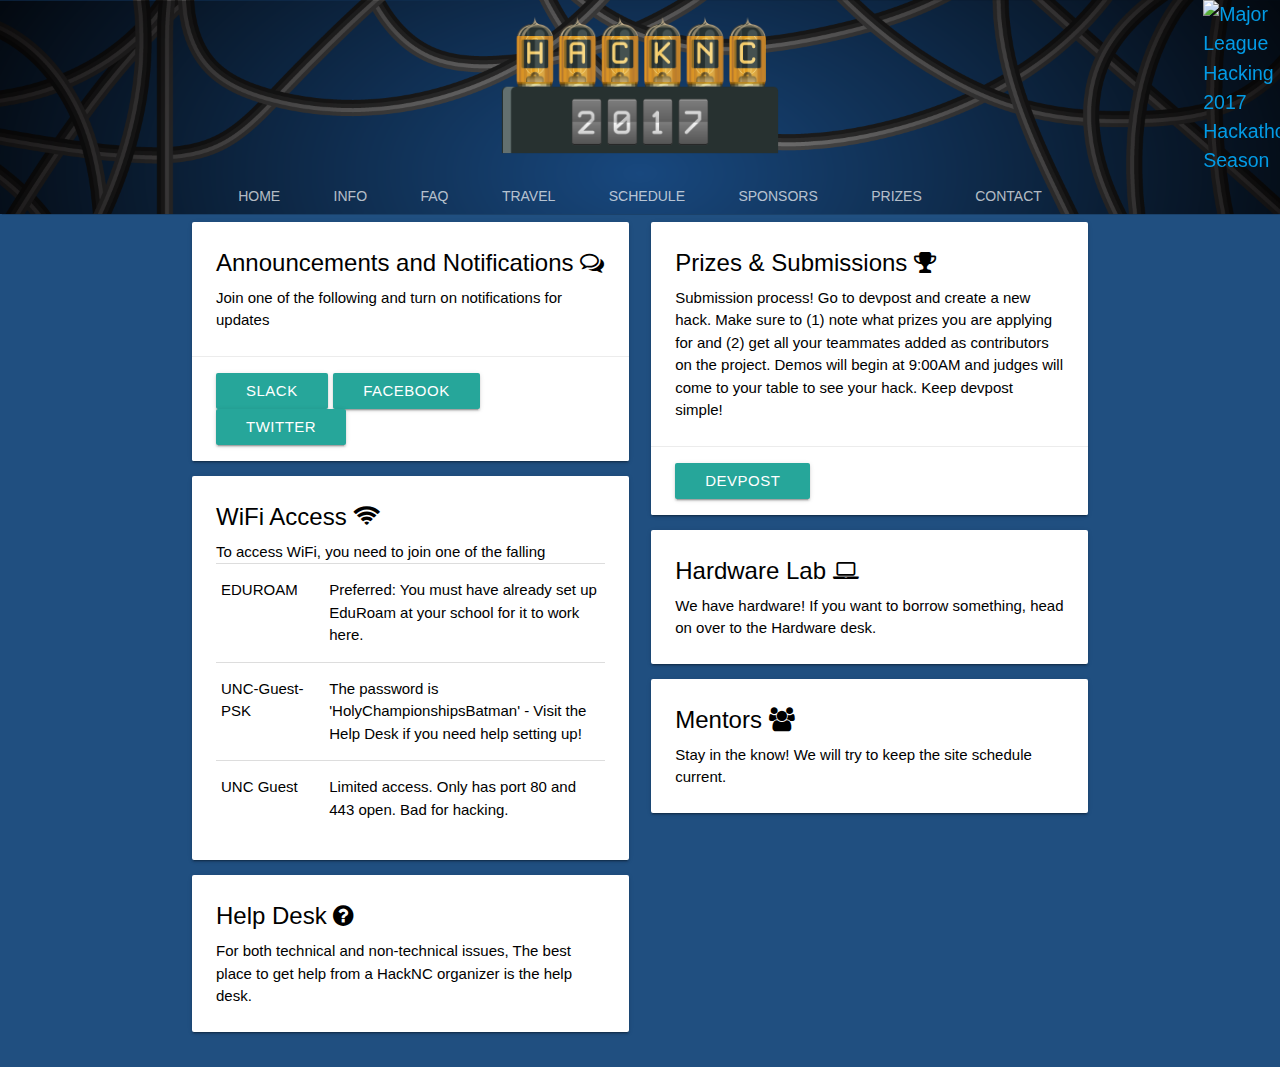
==== commit 7c938012: "more live cards" ====
--- a/live/index.html
+++ b/live/index.html
@@ -66,23 +66,24 @@
                 <div class="card-col-l center-block col s12 m8 l6">
                     <div class='card'>
                         <div class="card-content black-text">
-                            <span class="card-title">Announcements and Notifications</span>
+                            <span class="card-title">Announcements and Notifications <i class="fa fa-comments-o"></i></span>
                             <p>Join one of the following and turn on notifications for updates</p>
                         </div>
                         <div class="card-action">
-                            <a href="https://join.slack.com/t/hacknc2017/shared_invite/enQtMjY2Mzc2MzE2NDM4LTJiMjc3YWViOTg3NzViN2I3MmY5OTM2MDY3NTgxNjE3MmU0NTgwYTc1OTE5YmJkYmM4YzZmMmJhYTViNjlkNTA">
+                            <a href="https://join.slack.com/t/hacknc2017/shared_invite/enQtMjY2Mzc2MzE2NDM4LTJiMjc3YWViOTg3NzViN2I3MmY5OTM2MDY3NTgxNjE3MmU0NTgwYTc1OTE5YmJkYmM4YzZmMmJhYTViNjlkNTA"
+                                class="waves-effect wave-light btn">
                                 Slack</a>
-                            <a href="https://www.facebook.com/events/122770508429733/">
+                            <a href="https://www.facebook.com/events/122770508429733/"
+                                class="waves-effect wave-light btn">
                                 Facebook</a>
-                            <a href="https://twitter.com/thehacknc">
+                            <a href="https://twitter.com/thehacknc"
+                                class="waves-effect wave-light btn">
                                 Twitter</a>                    
                         </div>
                     </div>
-                </div>
-                <div class="card-col-r center-block col s12 m8 l6">
                     <div class='card'>
                         <div class="card-content black-text">
-                            <span class="card-title">WiFi Access</span>
+                            <span class="card-title">WiFi Access <i class="fa fa-wifi"></i></span>
                             <p>To access WiFi, you need to join one of the falling</p>
                             <table class="table" id='wifi-table'>
                                 <tbody>
@@ -93,6 +94,36 @@
                             </table>
                         </div>
                     </div>
+                    <div class='card'>
+                        <div class="card-content black-text">
+                            <span class="card-title">Help Desk <i class="fa fa-question-circle"></i></span>
+                            <p>For both technical and non-technical issues, The best place to get help from a HackNC organizer is the help desk.</p>
+                        </div>
+                    </div>
+                </div>
+                <div class="card-col-r center-block col s12 m8 l6">
+                    <div class='card'>
+                        <div class="card-content black-text">
+                            <span class="card-title">Prizes & Submissions <i class="fa fa-trophy"></i></span>
+                            <p>Submission process! Go to devpost and create a new hack. Make sure to (1) note what prizes you are applying for and (2) get all your teammates added as contributors on the project. Demos will begin at 9:00AM and judges will come to your table to see your hack. Keep devpost simple!</p>
+                        </div>
+                        <div class="card-action">
+                            <a href='#' 
+                                class="waves-effect wave-light btn">Devpost</a>
+                        </div>
+                    </div>
+                    <div class='card'>
+                            <div class="card-content black-text">
+                            <span class="card-title">Hardware Lab <i class="fa fa-laptop"></i></span>
+                            <p>We have hardware! If you want to borrow something, head on over to the Hardware desk.</p>
+                        </div>
+                    </div>
+                    <div class='card'>
+                        <div class="card-content black-text">
+                            <span class="card-title">Mentors  <i class="fa fa-users"></i></span>
+                            <p>Stay in the know! We will try to keep the site schedule current.</p>
+                        </div>
+                    </div>
                 </div>
             </div>
         </div>
--- a/static/assets/css/live.css
+++ b/static/assets/css/live.css
@@ -6847,7 +6847,6 @@
 
 #home {
   text-align: center;
-  padding-bottom: 0;
   top: 0;
   left: 0;
   background-image: url("/static/assets/images/vign3L.png");
@@ -6902,6 +6901,9 @@
 #navbar {
   background-color: rgba(30, 136, 229, 0);
   box-shadow: 1px 1px 1px -1px #000000; }
+
+.nbar {
+  overflow: hidden; }
 
 .nfixed {
   margin-top: 0;
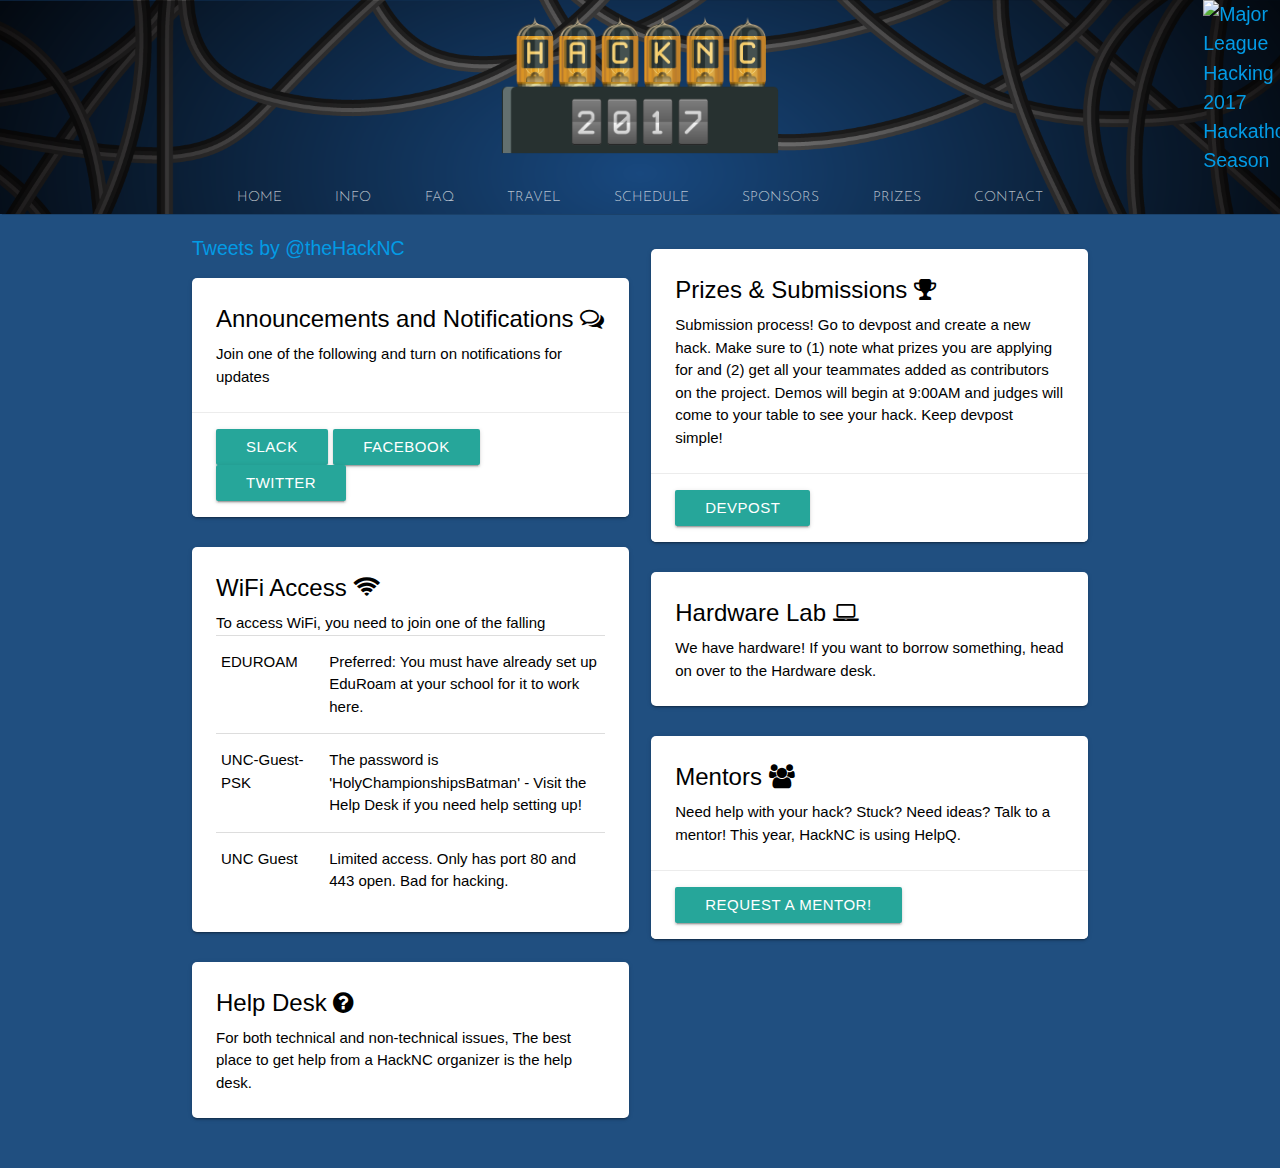
==== commit 2b969845: "live twitter" ====
--- a/live/index.html
+++ b/live/index.html
@@ -61,9 +61,11 @@
                 </div>
             </div>
         </div>
-        <div class='container'>
+        <div class='container' id='live-content'>
             <div class='row'>
-                <div class="card-col-l center-block col s12 m8 l6">
+                <div class="card-col-l center-block col s12 m12 l6">
+                    <a class="twitter-timeline"  href="https://twitter.com/theHackNC" data-widget-id="485547073505218560">Tweets by @theHackNC</a>
+                    <script>!function(d,s,id){var js,fjs=d.getElementsByTagName(s)[0],p=/^http:/.test(d.location)?'http':'https';if(!d.getElementById(id)){js=d.createElement(s);js.id=id;js.src=p+"://platform.twitter.com/widgets.js";fjs.parentNode.insertBefore(js,fjs);}}(document,"script","twitter-wjs");</script>            
                     <div class='card'>
                         <div class="card-content black-text">
                             <span class="card-title">Announcements and Notifications <i class="fa fa-comments-o"></i></span>
@@ -101,7 +103,7 @@
                         </div>
                     </div>
                 </div>
-                <div class="card-col-r center-block col s12 m8 l6">
+                <div class="card-col-r center-block col s12 m12 l6">
                     <div class='card'>
                         <div class="card-content black-text">
                             <span class="card-title">Prizes & Submissions <i class="fa fa-trophy"></i></span>
@@ -121,7 +123,11 @@
                     <div class='card'>
                         <div class="card-content black-text">
                             <span class="card-title">Mentors  <i class="fa fa-users"></i></span>
-                            <p>Stay in the know! We will try to keep the site schedule current.</p>
+                            <p>Need help with your hack? Stuck? Need ideas? Talk to a mentor! This year, HackNC is using HelpQ.</p>
+                        </div>
+                        <div class="card-action">
+                            <a href='#' 
+                            class="waves-effect wave-light btn">Request a mentor!</a>
                         </div>
                     </div>
                 </div>
--- a/static/assets/css/live.css
+++ b/static/assets/css/live.css
@@ -6868,8 +6868,20 @@
   background-color: rgba(255, 255, 255, 0.1) !important;
   border-bottom: 2px solid #fff !important; }
 
+#live-content {
+  padding-top: 20px; }
+
+#live-content .row .col iframe, #live-content .row .slide iframe {
+  margin: 1rem 0 1rem 0 !important;
+  width: 100% !important; }
+
 .card {
-  background-color: #FFFFFF; }
+  margin: 1rem 0 2rem 0 !important;
+  background-color: #FFFFFF;
+  border-radius: 5px; }
+
+.card .card-action:last-child {
+  border-radius: 0 0 5px 5px; }
 
 .background-light {
   background-color: #204F80;
@@ -6890,6 +6902,7 @@
   padding-top: 0; }
 
 .nitem a span {
+  font-family: 'Josefin Sans';
   font-size: 14px;
   position: relative;
   top: 40%;
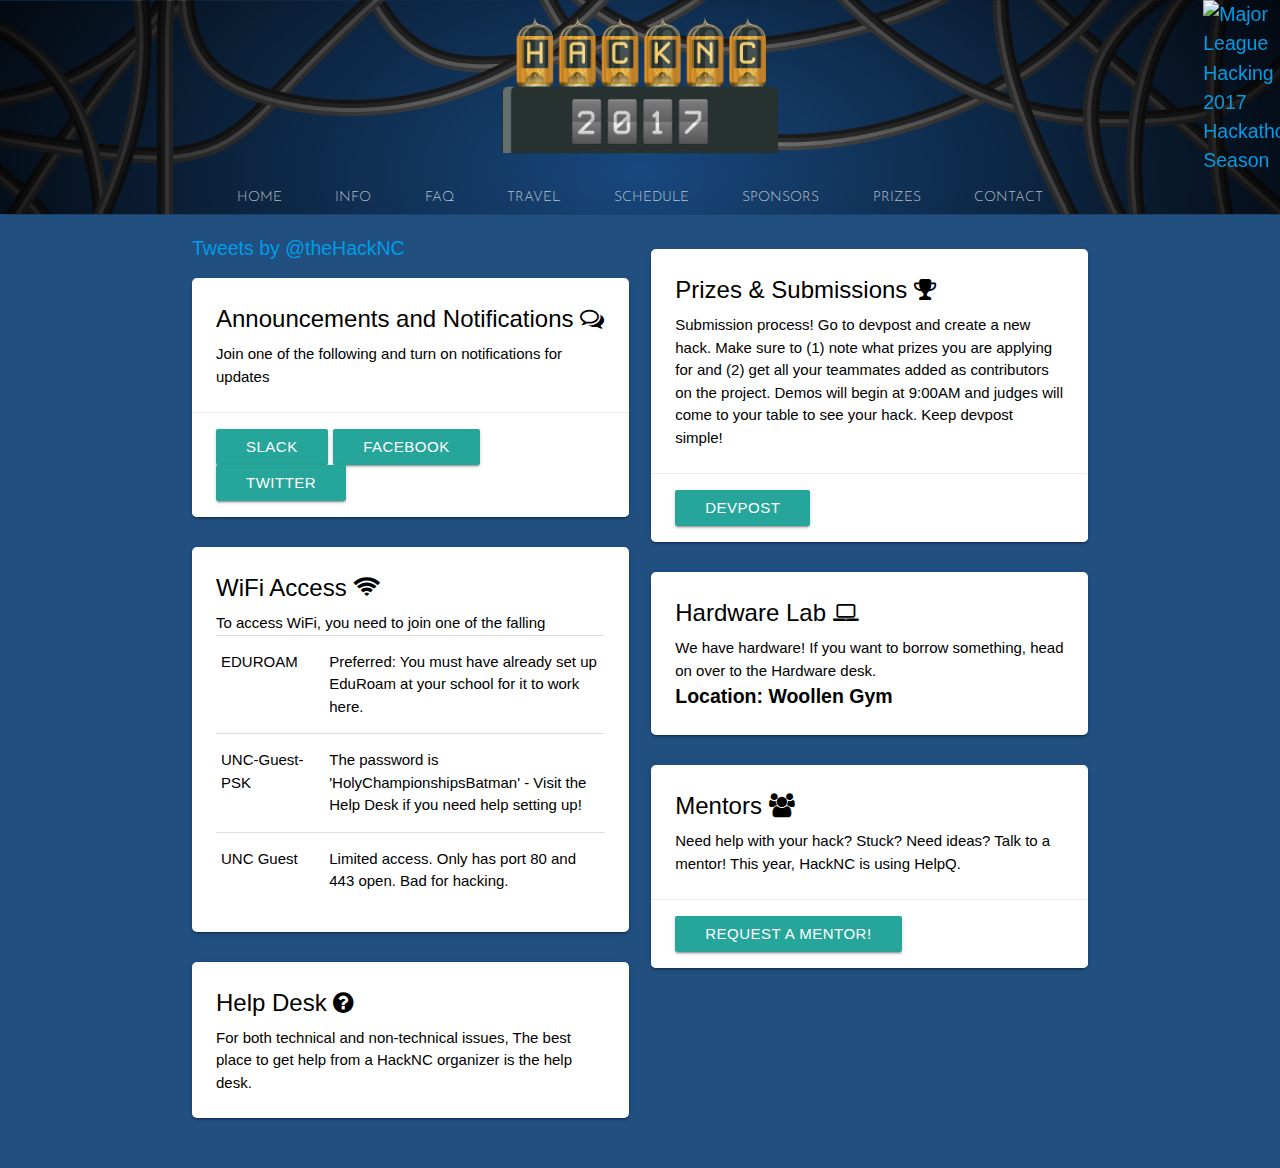
==== commit df88906d: "stuff" ====
--- a/live/index.html
+++ b/live/index.html
@@ -110,7 +110,7 @@
                             <p>Submission process! Go to devpost and create a new hack. Make sure to (1) note what prizes you are applying for and (2) get all your teammates added as contributors on the project. Demos will begin at 9:00AM and judges will come to your table to see your hack. Keep devpost simple!</p>
                         </div>
                         <div class="card-action">
-                            <a href='#' 
+                            <a href='https://hacknc2017.devpost.com/' 
                                 class="waves-effect wave-light btn">Devpost</a>
                         </div>
                     </div>
@@ -118,6 +118,7 @@
                             <div class="card-content black-text">
                             <span class="card-title">Hardware Lab <i class="fa fa-laptop"></i></span>
                             <p>We have hardware! If you want to borrow something, head on over to the Hardware desk.</p>
+                            <p><b>Location: Woollen Gym</b></p>
                         </div>
                     </div>
                     <div class='card'>
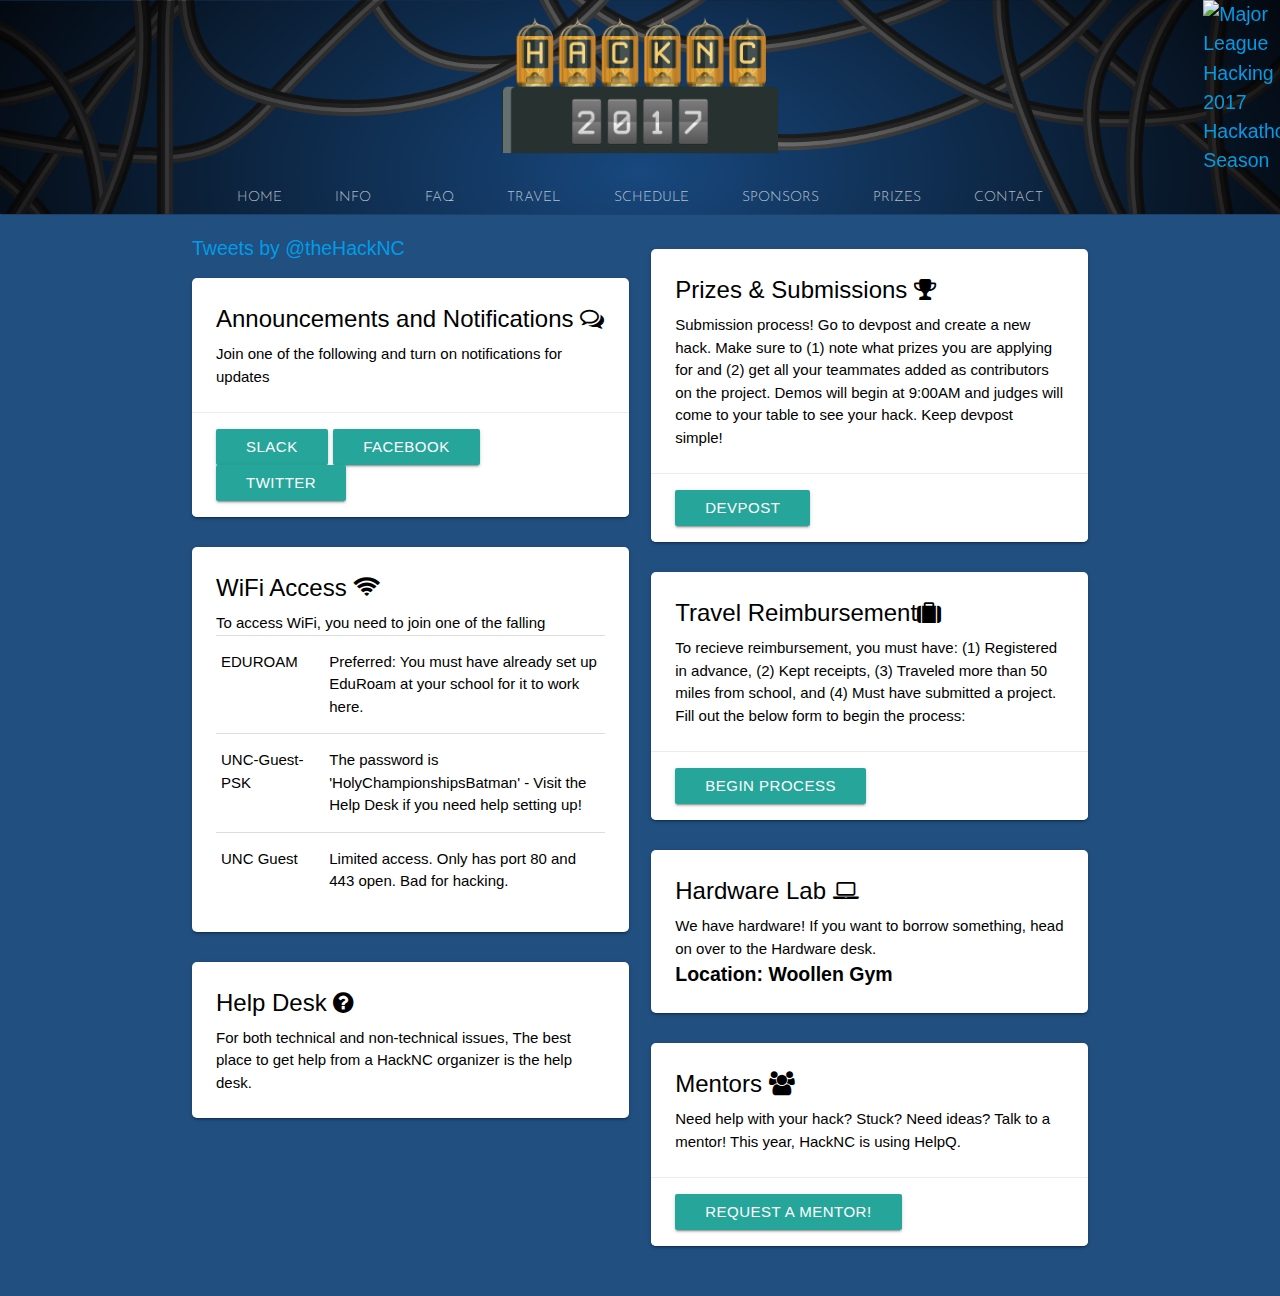
==== commit 37aaf440: "Add info on travel reimbursement" ====
--- a/live/index.html
+++ b/live/index.html
@@ -115,6 +115,16 @@
                         </div>
                     </div>
                     <div class='card'>
+                        <div class="card-content black-text">
+                            <span class="card-title">Travel Reimbursement<i class="fa fa-suitcase"></i></span>
+                            <p>To recieve reimbursement, you must have: (1) Registered in advance, (2) Kept receipts, (3) Traveled more than 50 miles from school, and (4) Must have submitted a project. Fill out the below form to begin the process:</p>
+                        </div>
+                        <div class="card-action">
+                            <a href='https://docs.google.com/forms/d/e/1FAIpQLSeaNU7oSAXXkpJfqRoGIFsP_FIWl9IFrs4XPPL86x54oG20Ew/viewform?usp=sf_link' 
+                                class="waves-effect wave-light btn">Begin Process</a>
+                        </div>
+                    </div>
+                    <div class='card'>
                             <div class="card-content black-text">
                             <span class="card-title">Hardware Lab <i class="fa fa-laptop"></i></span>
                             <p>We have hardware! If you want to borrow something, head on over to the Hardware desk.</p>
@@ -127,7 +137,7 @@
                             <p>Need help with your hack? Stuck? Need ideas? Talk to a mentor! This year, HackNC is using HelpQ.</p>
                         </div>
                         <div class="card-action">
-                            <a href='#' 
+                            <a href='https://help.hacknc.com/' 
                             class="waves-effect wave-light btn">Request a mentor!</a>
                         </div>
                     </div>
